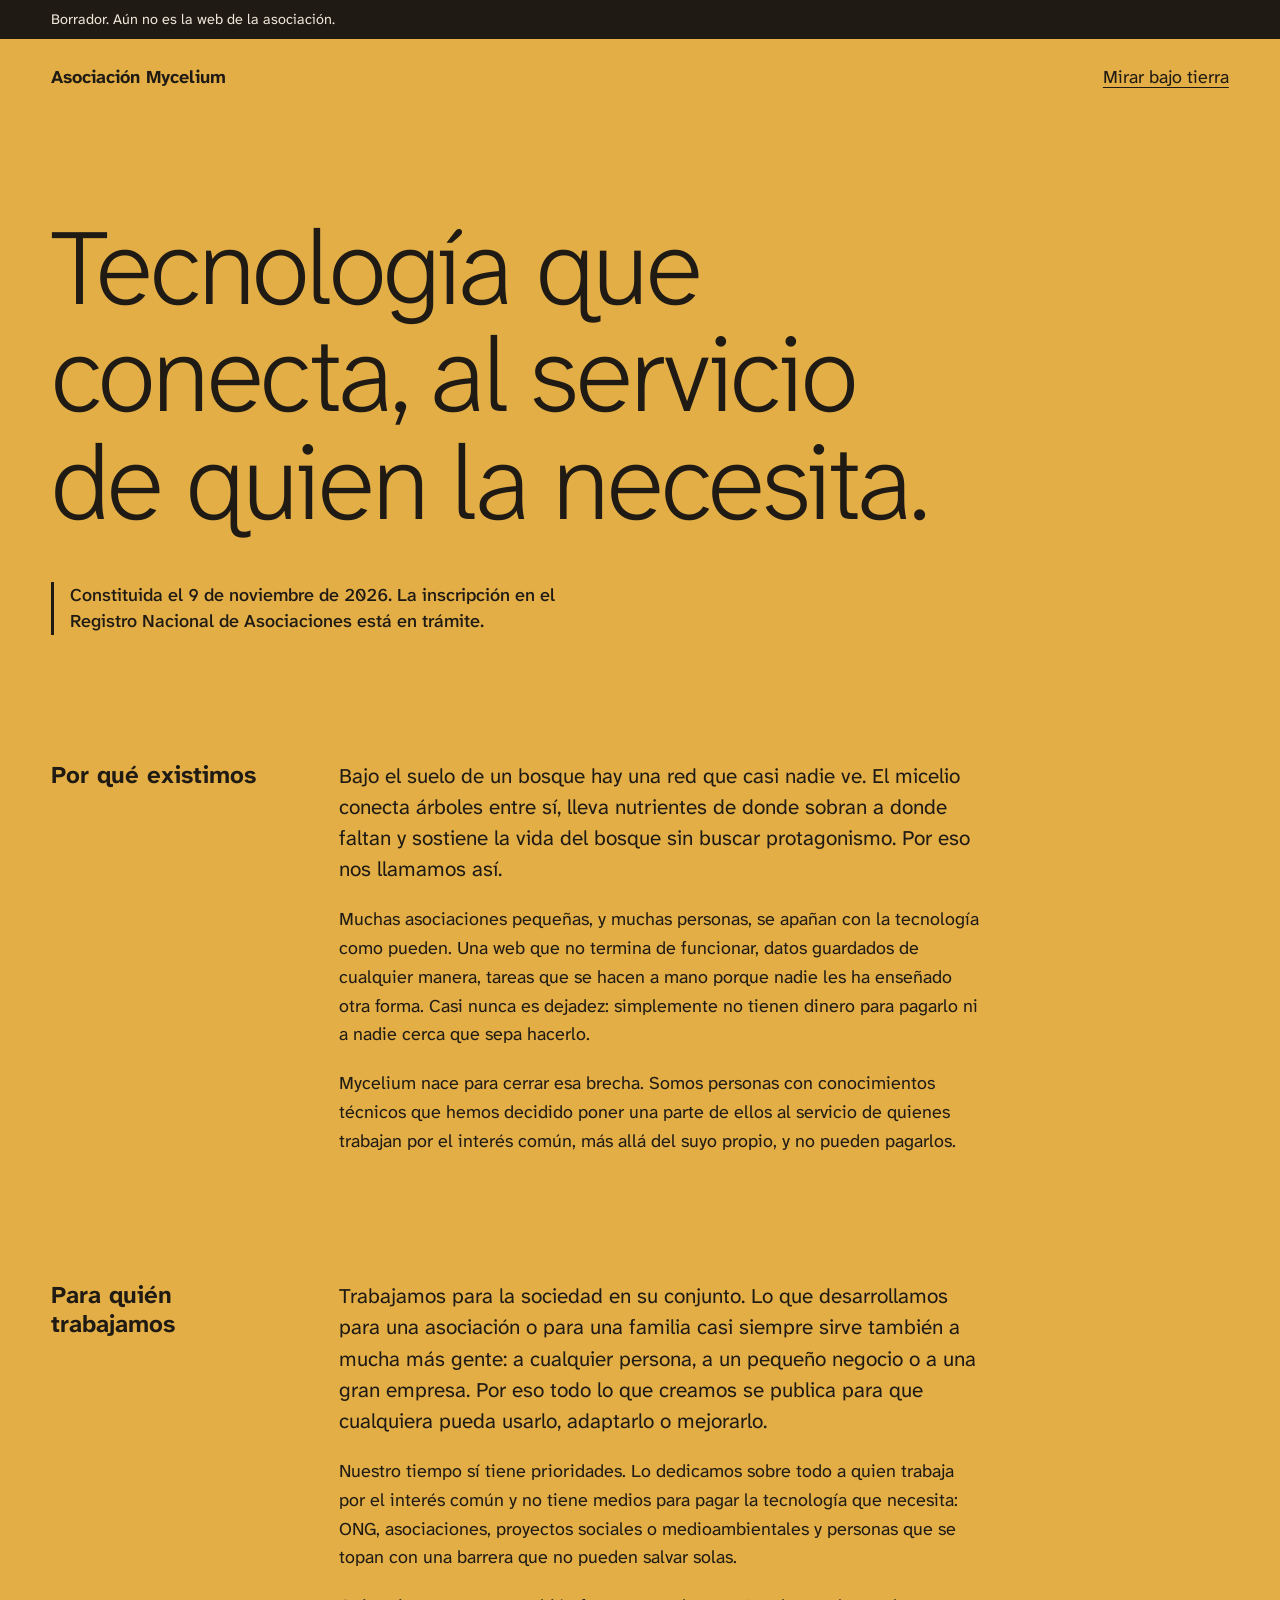
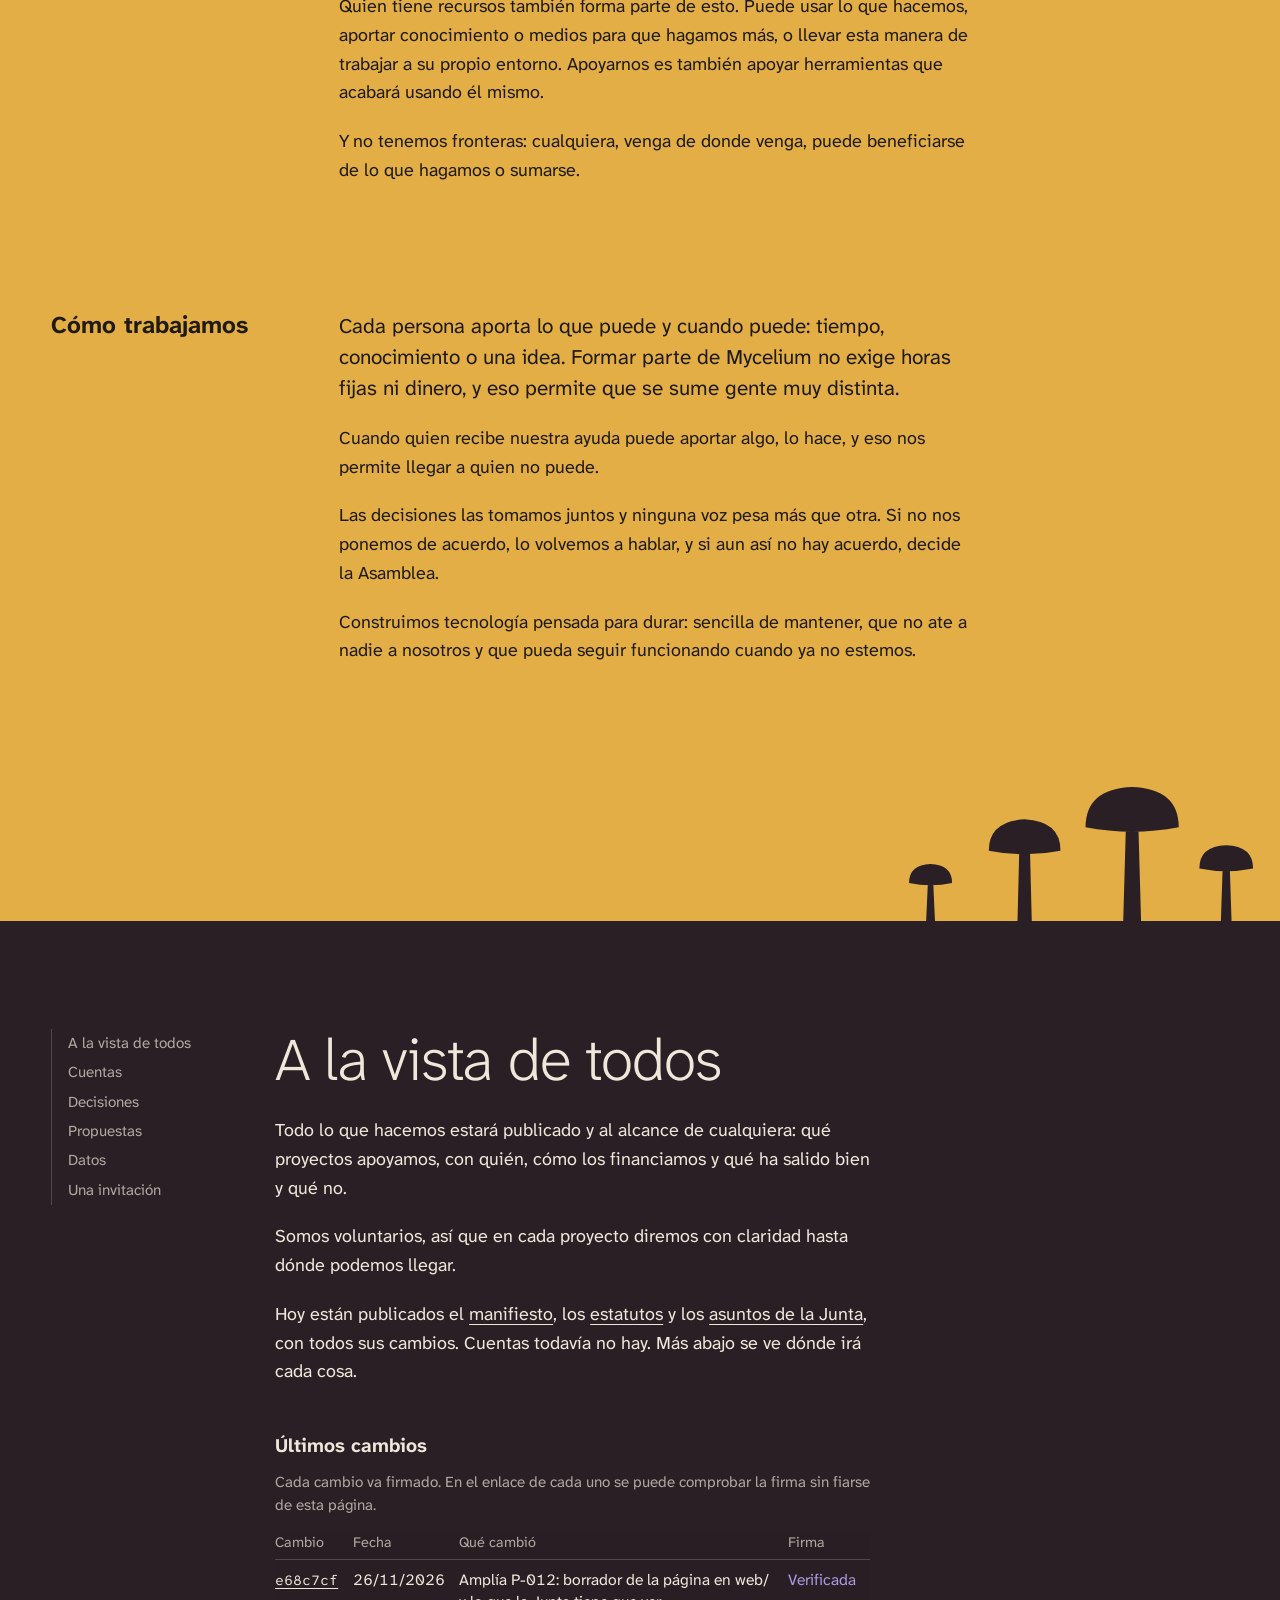
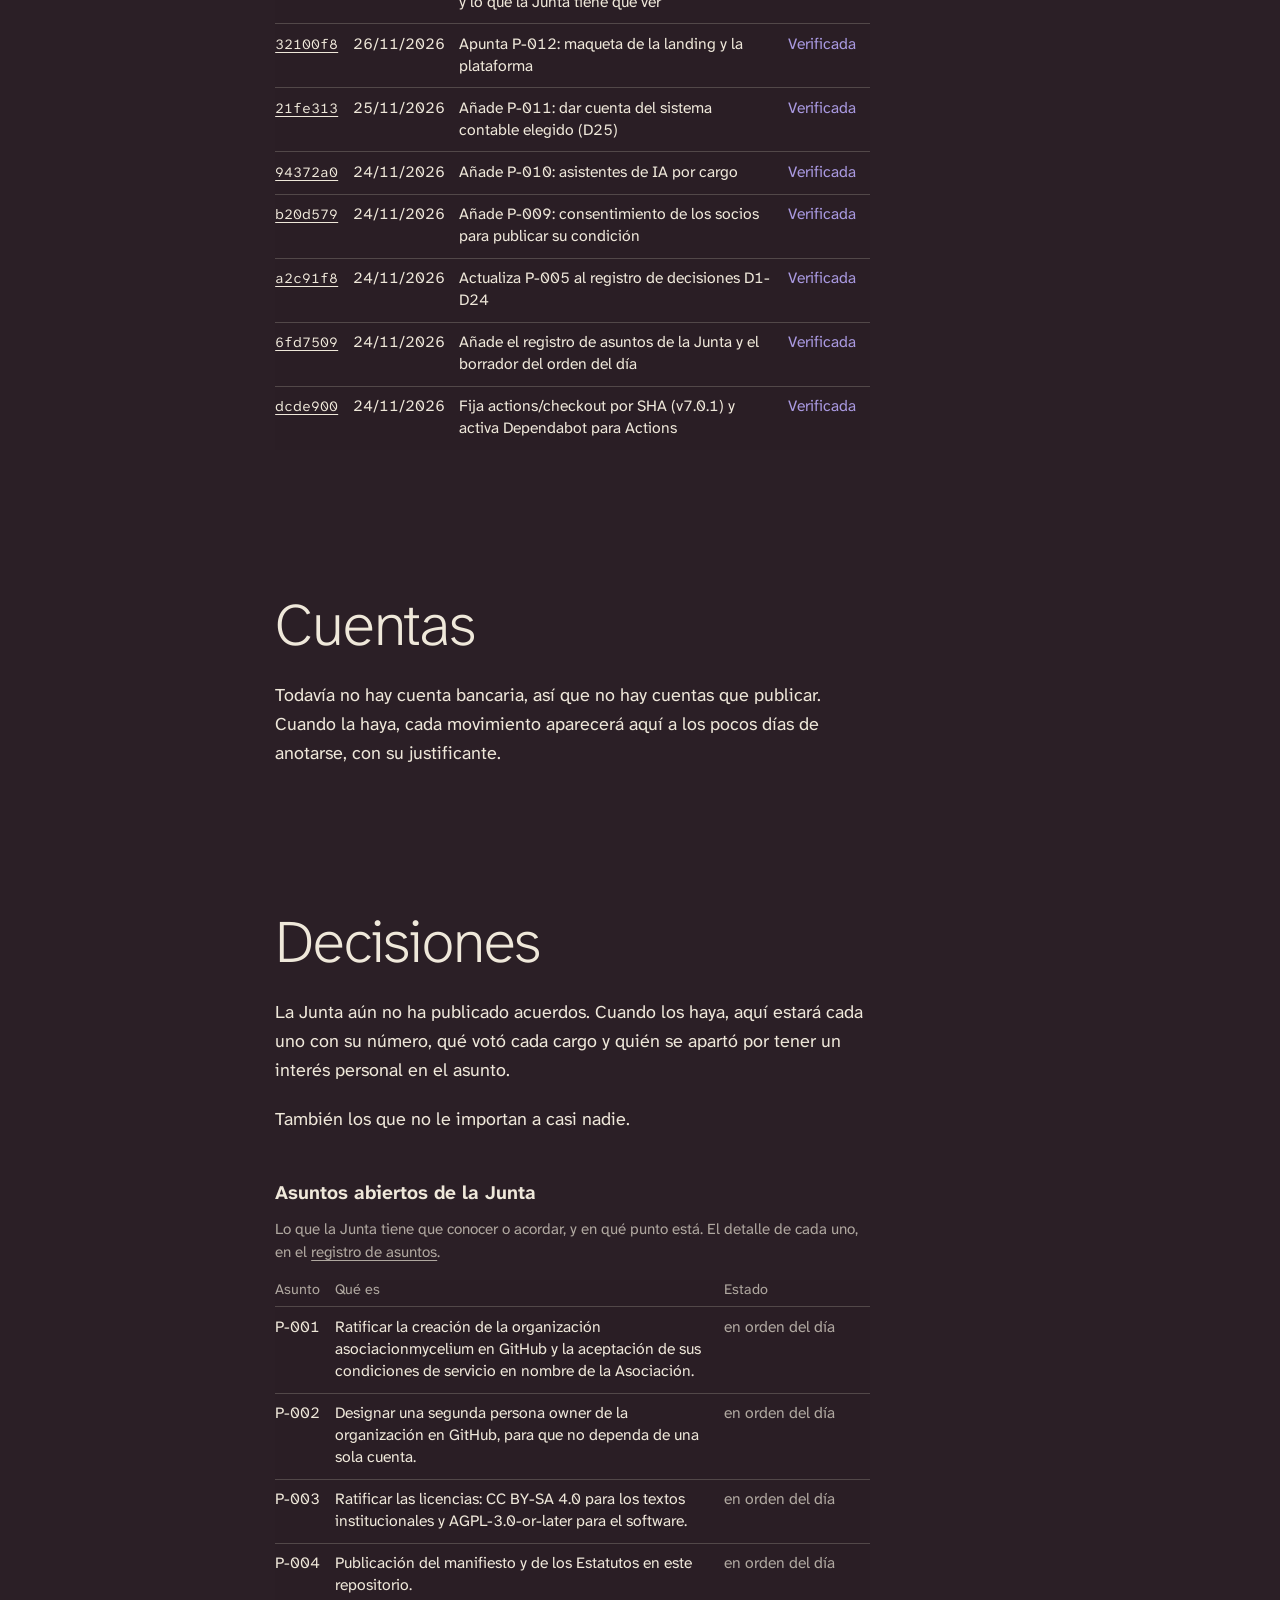
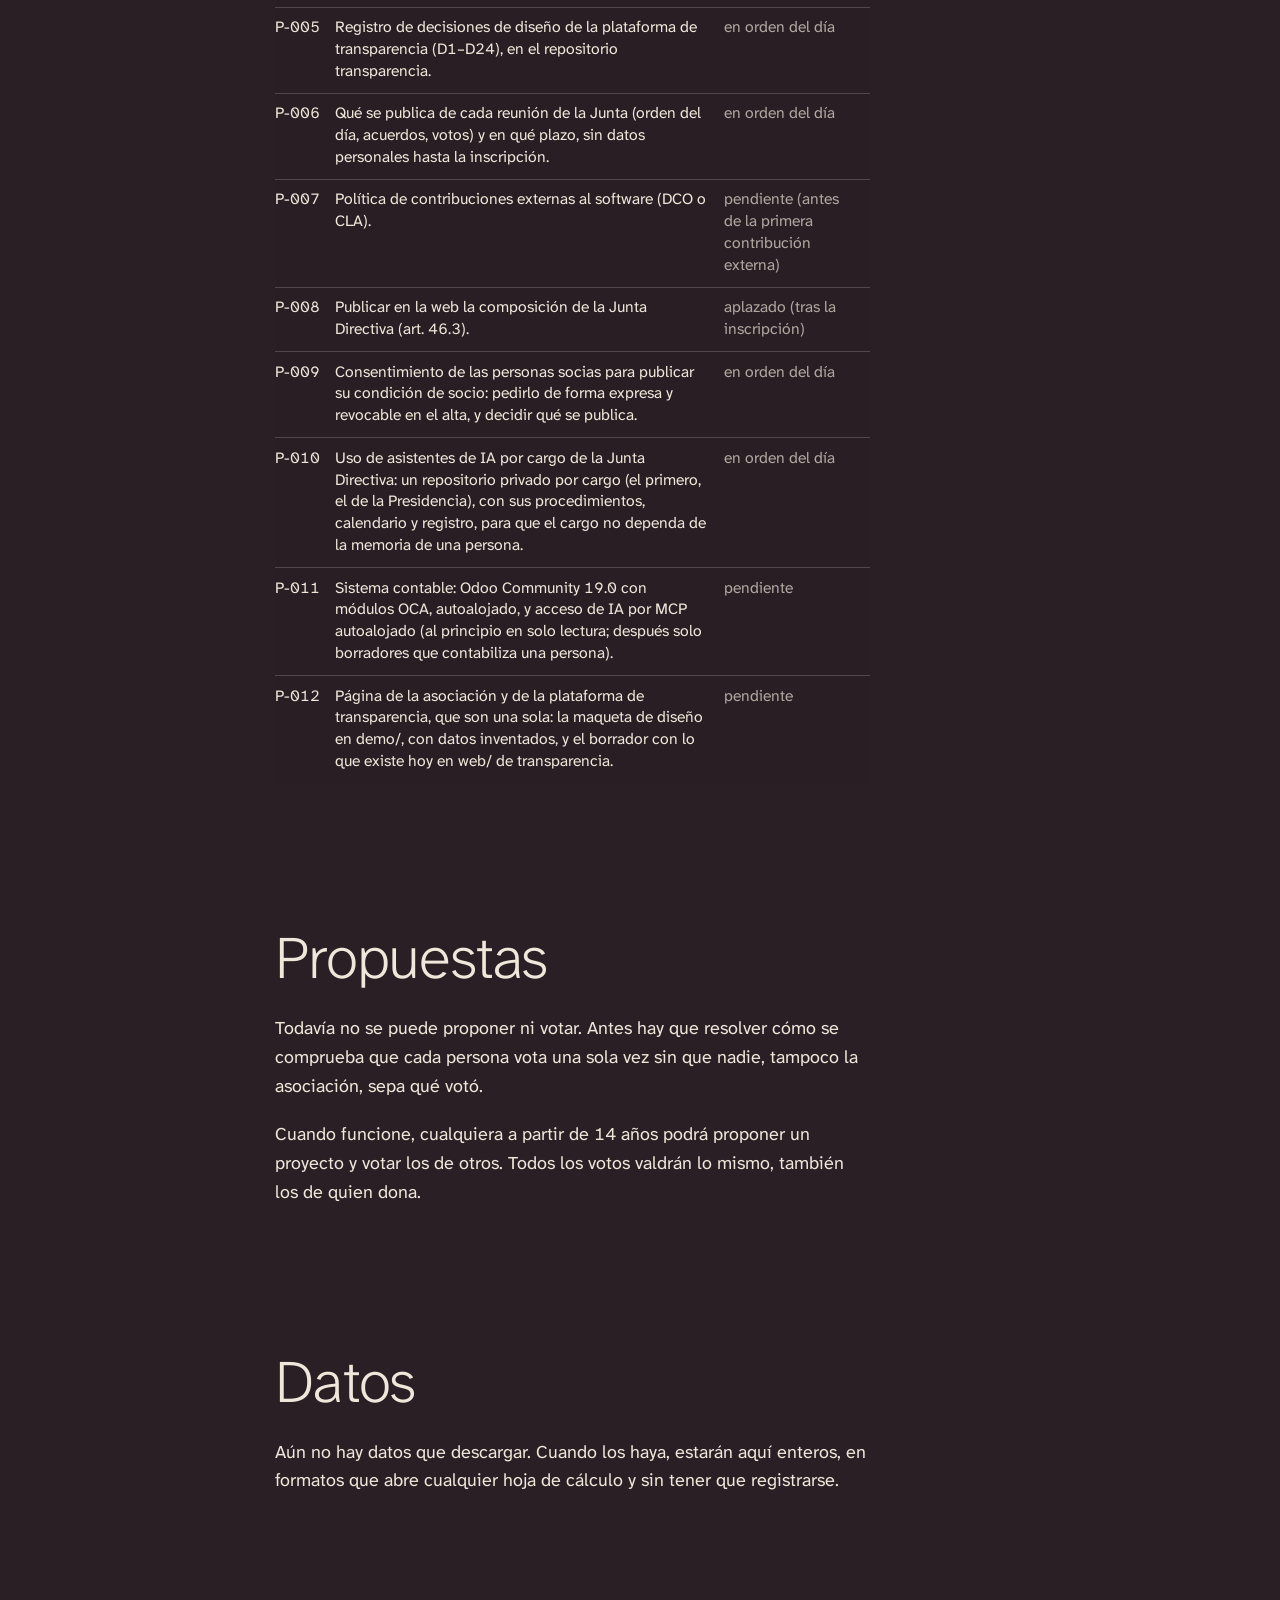
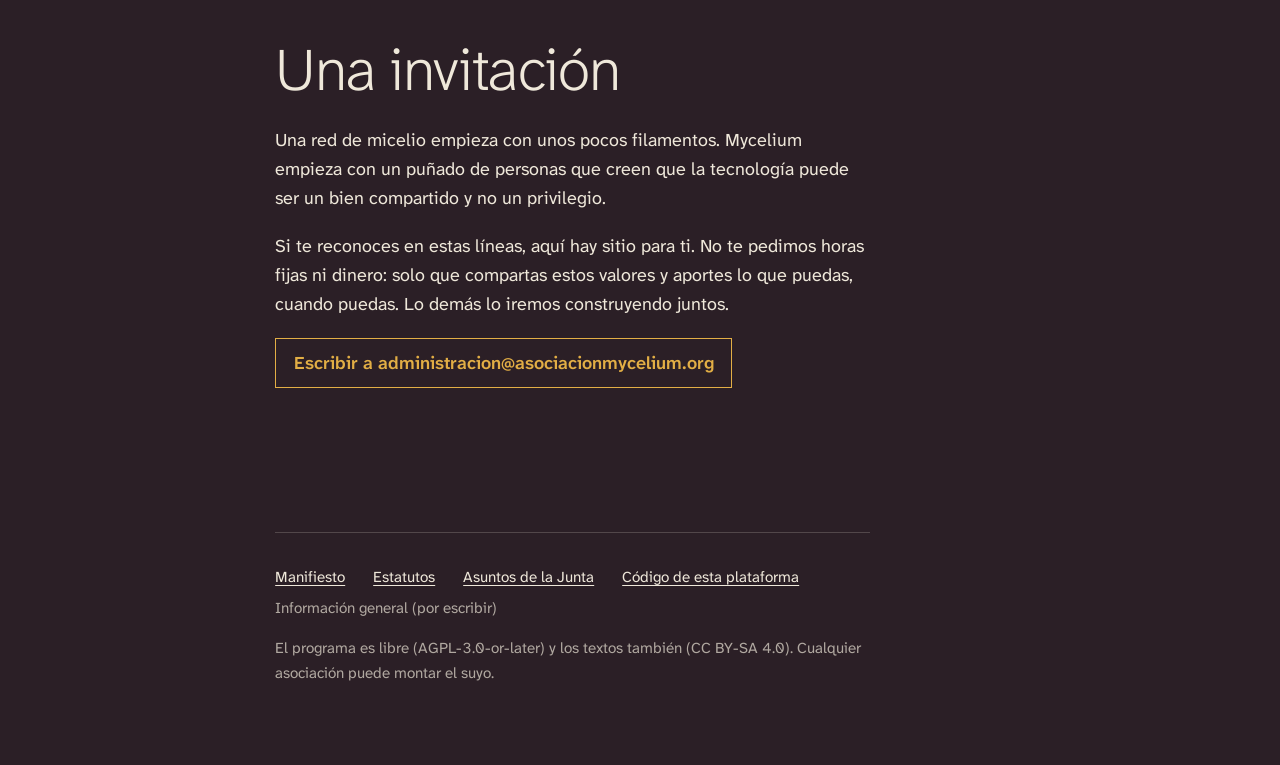
==== web/publico/index.html @ 1e352930 "Añade la página publicable en web/, generada desde las fuentes reales Solo enseña lo que existe hoy:" ====
<!doctype html>
<html lang="es">
<head>
<meta charset="utf-8">
<meta name="viewport" content="width=device-width, initial-scale=1">
<!-- noindex hasta que la Junta decida publicarla (P-012). -->
<meta name="robots" content="noindex">
<title>Asociación Mycelium (borrador)</title>
<link rel="preload" href="fuentes/atkinson-hyperlegible-next-latin-wght-normal.woff2" as="font" type="font/woff2" crossorigin>
<link rel="stylesheet" href="estilo.css">
</head>
<body>
<!--
  Página publicable de la plataforma. Lo que hay entre los marcadores G:nombre
  y /G:nombre lo escribe web/genera.py a partir de las fuentes reales; no se
  edita a mano.
  Solo enseña lo que existe hoy. Lo que aún no tiene datos lo dice, y deja un
  hueco oculto (class="hueco" hidden) con la issue que lo rellenará.
  El diseño de esos huecos con datos de ejemplo está en demo/, que es la guía.
-->

<a class="salto" href="#a-la-vista">Saltar a cuentas, decisiones y propuestas</a>

<p class="borrador">Borrador. Aún no es la web de la asociación.</p>

<div class="superficie">
  <header class="cabecera">
    <p class="marca">Asociación Mycelium</p>
    <a href="#a-la-vista">Mirar bajo tierra</a>
  </header>

  <main id="manifiesto"><!--G:manifiesto-->
    <h1>Tecnología que conecta, al servicio de quien la necesita.</h1>

    <p class="estado">Constituida el 9 de noviembre de 2026. La inscripción en el Registro Nacional de Asociaciones está en trámite.</p>

    <section class="tramo">
      <h2>Por qué existimos</h2>
      <div>
        <p>Bajo el suelo de un bosque hay una red que casi nadie ve. El micelio conecta árboles entre sí, lleva nutrientes de donde sobran a donde faltan y sostiene la vida del bosque sin buscar protagonismo. Por eso nos llamamos así.</p>
        <p>Muchas asociaciones pequeñas, y muchas personas, se apañan con la tecnología como pueden. Una web que no termina de funcionar, datos guardados de cualquier manera, tareas que se hacen a mano porque nadie les ha enseñado otra forma. Casi nunca es dejadez: simplemente no tienen dinero para pagarlo ni a nadie cerca que sepa hacerlo.</p>
        <p>Mycelium nace para cerrar esa brecha. Somos personas con conocimientos técnicos que hemos decidido poner una parte de ellos al servicio de quienes trabajan por el interés común, más allá del suyo propio, y no pueden pagarlos.</p>
      </div>
    </section>

    <section class="tramo">
      <h2>Para quién trabajamos</h2>
      <div>
        <p>Trabajamos para la sociedad en su conjunto. Lo que desarrollamos para una asociación o para una familia casi siempre sirve también a mucha más gente: a cualquier persona, a un pequeño negocio o a una gran empresa. Por eso todo lo que creamos se publica para que cualquiera pueda usarlo, adaptarlo o mejorarlo.</p>
        <p>Nuestro tiempo sí tiene prioridades. Lo dedicamos sobre todo a quien trabaja por el interés común y no tiene medios para pagar la tecnología que necesita: ONG, asociaciones, proyectos sociales o medioambientales y personas que se topan con una barrera que no pueden salvar solas.</p>
        <p>Quien tiene recursos también forma parte de esto. Puede usar lo que hacemos, aportar conocimiento o medios para que hagamos más, o llevar esta manera de trabajar a su propio entorno. Apoyarnos es también apoyar herramientas que acabará usando él mismo.</p>
        <p>Y no tenemos fronteras: cualquiera, venga de donde venga, puede beneficiarse de lo que hagamos o sumarse.</p>
      </div>
    </section>

    <section class="tramo">
      <h2>Cómo trabajamos</h2>
      <div>
        <p>Cada persona aporta lo que puede y cuando puede: tiempo, conocimiento o una idea. Formar parte de Mycelium no exige horas fijas ni dinero, y eso permite que se sume gente muy distinta.</p>
        <p>Cuando quien recibe nuestra ayuda puede aportar algo, lo hace, y eso nos permite llegar a quien no puede.</p>
        <p>Las decisiones las tomamos juntos y ninguna voz pesa más que otra. Si no nos ponemos de acuerdo, lo volvemos a hablar, y si aun así no hay acuerdo, decide la Asamblea.</p>
        <p>Construimos tecnología pensada para durar: sencilla de mantener, que no ate a nadie a nosotros y que pueda seguir funcionando cuando ya no estemos.</p>
      </div>
    </section>
  <!--/G:manifiesto--></main>

  <!-- Las setas salen de los mismos puntos de los que nacen los filamentos de abajo. -->
  <div class="setas" aria-hidden="true"><!--G:setas--><svg viewBox="0 0 1000 170" role="presentation">
<path d="M825 170L828 64L842 64L845 170ZM783 64Q783 21 835 19Q887 21 887 64Q835 74 783 64Z"/>
<path d="M707 170L709 90L721 90L723 170ZM675 90Q675 57 715 55Q755 57 755 90Q715 98 675 90Z"/>
<path d="M934 170L936 110L944 110L946 170ZM910 110Q910 85 940 84Q970 85 970 110Q940 116 910 110Z"/>
<path d="M605 170L607 126L613 126L615 170ZM586 126Q586 106 610 105Q634 106 634 126Q610 131 586 126Z"/>
</svg><!--/G:setas--></div>
</div>

<div class="bajo">
  <!-- Sin lotes todavía: unos pocos filamentos. Con lotes, la red se sembrará con la huella del último (D26, issue #2). -->
  <div class="red" aria-hidden="true"><!--G:red--><svg viewBox="0 0 1000 6000" role="presentation">
<path class="g0" pathLength="1" style="--i:2.0%;--f:28.4%" d="M835 0Q841 29 845 44T852 73T858 102T864 132T873 160T881 189T890 218T902 245T909 274T912 304T920 333T931 360T942 388T951 417T963 444T976 471T983 499T983 527T979 557T972 586T959 613T945 639T930 665T912 689T895 714T889 742T890 772T889 802T886 832T884 862T881 891T873 920T863 948T856 977T849 1006T838 1034T824 1061T810 1087T793 1111T769 1129T743 1144T717 1158T693 1175T673 1198T657 1224T644 1250T634 1278T623 1306T615 1335T614 1365T615 1395T623 1423T638 1449T647 1461"/>
<path class="g0" pathLength="1" style="--i:2.0%;--f:21.8%" d="M715 0Q727 27 734 41T744 69T752 98T757 127T764 156T774 184T783 213T793 241T806 268T823 292T842 316T860 340T879 363T903 380T931 388T961 393T980 399T971 407T942 417T913 422T883 424T853 425T823 426T795 433T769 447T745 465T719 481T692 493T665 505T639 521T618 542T606 569T600 598T599 628T601 658T602 688T604 718T603 747T595 776T585 805T575 833T572 862T575 892T579 922T586 951T598 978T618 1000T630 1009"/>
<path class="g0" pathLength="1" style="--i:2.0%;--f:29.1%" d="M940 0Q944 30 947 45T955 73T970 99T982 123T976 147T958 172T941 196T923 220T908 246T893 272T875 296T860 321T848 349T839 377T831 406T829 436T833 466T834 495T835 525T839 555T845 584T851 614T860 642T871 670T876 699T882 728T894 756T905 784T913 813T921 841T929 870T933 900T935 930T938 959T943 989T949 1018T956 1047T962 1077T966 1106T966 1136T964 1166T964 1196T962 1226T957 1256T951 1285T944 1314T936 1343T936 1373T941 1402T946 1432T948 1462T947 1492T946 1507"/>
<path class="g1" pathLength="1" style="--i:2.4%;--f:10.2%" d="M841 29Q862 51 872 62T895 81T921 96T949 107T974 120T972 134T945 148T917 158T889 169T863 184T836 196T807 204T778 212T764 215"/>
<path class="g1" pathLength="1" style="--i:7.1%;--f:14.8%" d="M925 347Q904 368 893 378T872 399T849 418T824 436T799 451T774 467T751 487T727 505T704 524T693 534"/>
<path class="g1" pathLength="1" style="--i:8.7%;--f:17.8%" d="M970 458Q985 471 976 483T960 508T945 534T926 557T907 580T889 604T871 628T854 653T836 676T811 692T784 706T756 714T726 718T697 725T668 731T653 735"/>
<path class="g1" pathLength="1" style="--i:10.0%;--f:16.8%" d="M980 542Q985 567 975 578T950 595T925 610T903 630T885 654T877 667"/>
<path class="g1" pathLength="1" style="--i:10.8%;--f:16.8%" d="M967 600Q937 607 922 607T893 612T866 624T838 634T809 642T784 657T772 667"/>
<path class="g1" pathLength="1" style="--i:8.7%;--f:14.1%" d="M756 456Q727 463 713 469T685 476T655 480T625 480T599 468T578 449T581 430T605 412T618 405"/>
<path class="g1" pathLength="1" style="--i:11.9%;--f:19.6%" d="M601 673Q575 687 572 692T583 704T611 717T639 726T668 734T696 745T723 757T751 769T778 781T803 797T827 814T852 831T875 850T887 860"/>
<path class="g1" pathLength="1" style="--i:12.7%;--f:19.4%" d="M606 733Q633 746 647 752T674 765T701 779T729 788T758 792T788 791T818 789T848 789T877 795T906 804T935 811T964 818T982 825T970 830T940 833T910 835T882 842T869 848"/>
<path class="g1" pathLength="1" style="--i:13.7%;--f:22.9%" d="M909 798Q936 813 950 818T974 830T971 840T941 846T913 856T886 868T858 878T831 892T806 908T782 926T762 948T747 974T733 1001T716 1025T695 1046T679 1071T675 1085"/>
<path class="g1" pathLength="1" style="--i:18.0%;--f:27.5%" d="M965 1092Q985 1113 975 1124T952 1143T927 1159T907 1181T889 1205T872 1229T857 1255T841 1281T822 1303T798 1321T775 1340T753 1360T735 1384T727 1397"/>
<path class="g1" pathLength="1" style="--i:21.5%;--f:29.9%" d="M939 1329Q961 1349 973 1357T971 1369T942 1379T915 1391T889 1406T865 1424T845 1446T826 1469T808 1493T794 1519T784 1548T779 1562"/>
<path class="g1" pathLength="1" style="--i:22.4%;--f:29.8%" d="M938 1388Q918 1410 910 1423T895 1448T878 1473T861 1498T845 1523T825 1545T814 1555"/>
<path class="g1" pathLength="1" style="--i:23.7%;--f:31.1%" d="M949 1477Q976 1489 981 1495T971 1508T944 1521T918 1535T895 1554T872 1573T845 1585T817 1596T791 1610T764 1623T736 1633T707 1641T692 1643"/>
</svg><!--/G:red--></div>

  <nav class="sonda" aria-label="Bajo tierra">
    <ol>
      <li><a href="#a-la-vista">A la vista de todos</a></li>
      <li><a href="#cuentas">Cuentas</a></li>
      <li><a href="#decisiones">Decisiones</a></li>
      <li><a href="#propuestas">Propuestas</a></li>
      <li><a href="#datos">Datos</a></li>
      <li><a href="#invitacion">Una invitación</a></li>
    </ol>
  </nav>

  <div class="capas">

    <section id="a-la-vista">
      <h2>A la vista de todos</h2>
      <!--G:a-la-vista-->
      <p>Todo lo que hacemos estará publicado y al alcance de cualquiera: qué proyectos apoyamos, con quién, cómo los financiamos y qué ha salido bien y qué no.</p>
      <p>Somos voluntarios, así que en cada proyecto diremos con claridad hasta dónde podemos llegar.</p>
      <!--/G:a-la-vista-->
      <p>Hoy están publicados el <a href="https://github.com/asociacionmycelium/documentos/blob/main/manifiesto.md">manifiesto</a>, los <a href="https://github.com/asociacionmycelium/documentos/blob/main/estatutos.md">estatutos</a> y los <a href="https://github.com/asociacionmycelium/documentos/tree/main/junta">asuntos de la Junta</a>, con todos sus cambios. Cuentas todavía no hay. Más abajo se ve dónde irá cada cosa.</p>

      <h3>Últimos cambios</h3>
      <p class="menor">Cada cambio va firmado. En el enlace de cada uno se puede comprobar la firma sin fiarse de esta página.</p>
      <table class="registro cambios">
        <thead>
          <tr><th scope="col">Cambio</th><th scope="col">Fecha</th><th scope="col">Qué cambió</th><th scope="col">Firma</th></tr>
        </thead>
        <tbody>
<!--G:cambios--><tr><td><a href="https://github.com/asociacionmycelium/documentos/commit/e68c7cff92e989a22a8c12fd4ad775a0944bbfb6"><code>e68c7cf</code></a></td><td>26/11/2026</td><td>Amplía P-012: borrador de la página en web/ y lo que la Junta tiene que ver</td><td><span class="firmada">Verificada</span></td></tr>
<tr><td><a href="https://github.com/asociacionmycelium/documentos/commit/32100f88ee634a26397acfa5591eba9538a9fafa"><code>32100f8</code></a></td><td>26/11/2026</td><td>Apunta P-012: maqueta de la landing y la plataforma</td><td><span class="firmada">Verificada</span></td></tr>
<tr><td><a href="https://github.com/asociacionmycelium/documentos/commit/21fe313eca8634dde10df09616f295374358b47b"><code>21fe313</code></a></td><td>25/11/2026</td><td>Añade P-011: dar cuenta del sistema contable elegido (D25)</td><td><span class="firmada">Verificada</span></td></tr>
<tr><td><a href="https://github.com/asociacionmycelium/documentos/commit/94372a029c1e0e921f9eeef37dc3cc0d8626c402"><code>94372a0</code></a></td><td>24/11/2026</td><td>Añade P-010: asistentes de IA por cargo</td><td><span class="firmada">Verificada</span></td></tr>
<tr><td><a href="https://github.com/asociacionmycelium/documentos/commit/b20d579d9c522162691b03b466c90f545da9c823"><code>b20d579</code></a></td><td>24/11/2026</td><td>Añade P-009: consentimiento de los socios para publicar su condición</td><td><span class="firmada">Verificada</span></td></tr>
<tr><td><a href="https://github.com/asociacionmycelium/documentos/commit/a2c91f8ba139488790a489a4bc411a6cff0d6814"><code>a2c91f8</code></a></td><td>24/11/2026</td><td>Actualiza P-005 al registro de decisiones D1-D24</td><td><span class="firmada">Verificada</span></td></tr>
<tr><td><a href="https://github.com/asociacionmycelium/documentos/commit/6fd7509cb3c66ca0ec9835fb87e34f0db97c0ffc"><code>6fd7509</code></a></td><td>24/11/2026</td><td>Añade el registro de asuntos de la Junta y el borrador del orden del día</td><td><span class="firmada">Verificada</span></td></tr>
<tr><td><a href="https://github.com/asociacionmycelium/documentos/commit/dcde900a4311676e37f803b13dc129c81e18484e"><code>dcde900</code></a></td><td>24/11/2026</td><td>Fija actions/checkout por SHA (v7.0.1) y activa Dependabot para Actions</td><td><span class="firmada">Verificada</span></td></tr><!--/G:cambios-->
        </tbody>
      </table>
    </section>

    <section id="cuentas">
      <h2>Cuentas</h2>
      <p>Todavía no hay cuenta bancaria, así que no hay cuentas que publicar. Cuando la haya, cada movimiento aparecerá aquí a los pocos días de anotarse, con su justificante.</p>
      <div class="hueco" hidden><!-- Aquí irán el resumen del año, de dónde viene y a dónde va cada euro, los asientos con su ficha y los lotes con su huella. Issue #2. Diseño: demo/. --></div>
    </section>

    <section id="decisiones">
      <h2>Decisiones</h2>
      <p>La Junta aún no ha publicado acuerdos. Cuando los haya, aquí estará cada uno con su número, qué votó cada cargo y quién se apartó por tener un interés personal en el asunto.</p>
      <p>También los que no le importan a casi nadie.</p>
      <div class="hueco" hidden><!-- Aquí irán los acuerdos de cada reunión, con el voto de cada cargo. Issue #4 (qué se publica lo decide la Junta, P-006). Diseño: demo/. --></div>

      <h3>Asuntos abiertos de la Junta</h3>
      <!-- Hoy salen de documentos/junta/pendientes.md. Si pasan a llevarse en el ERP, se decide en la issue #4. -->
      <p class="menor">Lo que la Junta tiene que conocer o acordar, y en qué punto está. El detalle de cada uno, en el <a href="https://github.com/asociacionmycelium/documentos/blob/main/junta/pendientes.md">registro de asuntos</a>.</p>
      <table class="registro asuntos">
        <thead>
          <tr><th scope="col">Asunto</th><th scope="col">Qué es</th><th scope="col">Estado</th></tr>
        </thead>
        <tbody>
<!--G:asuntos--><tr><td>P-001</td><td>Ratificar la creación de la organización asociacionmycelium en GitHub y la aceptación de sus condiciones de servicio en nombre de la Asociación.</td><td>en orden del día</td></tr>
<tr><td>P-002</td><td>Designar una segunda persona owner de la organización en GitHub, para que no dependa de una sola cuenta.</td><td>en orden del día</td></tr>
<tr><td>P-003</td><td>Ratificar las licencias: CC BY-SA 4.0 para los textos institucionales y AGPL-3.0-or-later para el software.</td><td>en orden del día</td></tr>
<tr><td>P-004</td><td>Publicación del manifiesto y de los Estatutos en este repositorio.</td><td>en orden del día</td></tr>
<tr><td>P-005</td><td>Registro de decisiones de diseño de la plataforma de transparencia (D1–D24), en el repositorio transparencia.</td><td>en orden del día</td></tr>
<tr><td>P-006</td><td>Qué se publica de cada reunión de la Junta (orden del día, acuerdos, votos) y en qué plazo, sin datos personales hasta la inscripción.</td><td>en orden del día</td></tr>
<tr><td>P-007</td><td>Política de contribuciones externas al software (DCO o CLA).</td><td>pendiente (antes de la primera contribución externa)</td></tr>
<tr><td>P-008</td><td>Publicar en la web la composición de la Junta Directiva (art. 46.3).</td><td>aplazado (tras la inscripción)</td></tr>
<tr><td>P-009</td><td>Consentimiento de las personas socias para publicar su condición de socio: pedirlo de forma expresa y revocable en el alta, y decidir qué se publica.</td><td>en orden del día</td></tr>
<tr><td>P-010</td><td>Uso de asistentes de IA por cargo de la Junta Directiva: un repositorio privado por cargo (el primero, el de la Presidencia), con sus procedimientos, calendario y registro, para que el cargo no dependa de la memoria de una persona.</td><td>en orden del día</td></tr>
<tr><td>P-011</td><td>Sistema contable: Odoo Community 19.0 con módulos OCA, autoalojado, y acceso de IA por MCP autoalojado (al principio en solo lectura; después solo borradores que contabiliza una persona).</td><td>pendiente</td></tr>
<tr><td>P-012</td><td>Página de la asociación y de la plataforma de transparencia, que son una sola: la maqueta de diseño en demo/, con datos inventados, y el borrador con lo que existe hoy en web/ de transparencia.</td><td>pendiente</td></tr><!--/G:asuntos-->
        </tbody>
      </table>
    </section>

    <section id="propuestas">
      <h2>Propuestas</h2>
      <p>Todavía no se puede proponer ni votar. Antes hay que resolver cómo se comprueba que cada persona vota una sola vez sin que nadie, tampoco la asociación, sepa qué votó.</p>
      <p>Cuando funcione, cualquiera a partir de 14 años podrá proponer un proyecto y votar los de otros. Todos los votos valdrán lo mismo, también los de quien dona.</p>
      <div class="hueco" hidden><!-- Aquí irán las propuestas con su recuento y la respuesta razonada de la Junta. Issue #5. Diseño: demo/. --></div>
    </section>

    <section id="datos">
      <h2>Datos</h2>
      <p>Aún no hay datos que descargar. Cuando los haya, estarán aquí enteros, en formatos que abre cualquier hoja de cálculo y sin tener que registrarse.</p>
      <div class="hueco" hidden><!-- Aquí irán las descargas (CSV, JSON, lotes firmados) y cómo comprobar un lote sin fiarse de esta página. Issue #3. Diseño: demo/. --></div>
    </section>

    <section id="invitacion">
      <h2>Una invitación</h2>
      <!--G:invitacion-->
      <p>Una red de micelio empieza con unos pocos filamentos. Mycelium empieza con un puñado de personas que creen que la tecnología puede ser un bien compartido y no un privilegio.</p>
      <p>Si te reconoces en estas líneas, aquí hay sitio para ti. No te pedimos horas fijas ni dinero: solo que compartas estos valores y aportes lo que puedas, cuando puedas. Lo demás lo iremos construyendo juntos.</p>
      <!--/G:invitacion-->
      <p><a class="boton" href="mailto:administracion@asociacionmycelium.org">Escribir a administracion@asociacionmycelium.org</a></p>
    </section>

    <footer class="pie">
      <ul>
        <li><a href="https://github.com/asociacionmycelium/documentos/blob/main/manifiesto.md">Manifiesto</a></li>
        <li><a href="https://github.com/asociacionmycelium/documentos/blob/main/estatutos.md">Estatutos</a></li>
        <li><a href="https://github.com/asociacionmycelium/documentos/tree/main/junta">Asuntos de la Junta</a></li>
        <li><a href="https://github.com/asociacionmycelium/transparencia">Código de esta plataforma</a></li>
        <li>Información general (por escribir)</li>
      </ul>
      <p>El programa es libre (AGPL-3.0-or-later) y los textos también (CC BY-SA 4.0). Cualquier asociación puede montar el suyo.</p>
    </footer>
  </div>
</div>

</body>
</html>
---- web/publico/estilo.css ----
/* Página publicable. Sale de la maqueta de demo/ (D26), que es la guía:
   lo que aquí falta (flujos, acuerdos, propuestas, fichas) está allí y se
   trae cuando haya datos de verdad. Sin JavaScript: el crecimiento de la red
   y la sonda son animaciones ligadas al scroll. */

/* Atkinson Hyperlegible Next y Mono (Braille Institute), SIL OFL 1.1:
   ver fuentes/LICENSE-*.txt. Se sirven desde aquí: la página no pide nada a
   terceros. Subconjunto latino de Fontsource. */
@font-face {
  font-family: "Atkinson Hyperlegible Next";
  font-style: normal;
  font-weight: 200 800;
  font-display: swap;
  src: url("fuentes/atkinson-hyperlegible-next-latin-wght-normal.woff2") format("woff2");
}
@font-face {
  font-family: "Atkinson Hyperlegible Next";
  font-style: italic;
  font-weight: 200 800;
  font-display: swap;
  src: url("fuentes/atkinson-hyperlegible-next-latin-wght-italic.woff2") format("woff2");
}
@font-face {
  font-family: "Atkinson Hyperlegible Mono";
  font-style: normal;
  font-weight: 400;
  font-display: swap;
  src: url("fuentes/atkinson-hyperlegible-mono-latin-400-normal.woff2") format("woff2");
}

:root {
  --albero: #E2AE45;
  --tinta: #1F1A14;
  --tierra: #2B1F26;
  --hifa: #EFE8DA;
  --lila: #A999E0;

  --superficie: var(--albero);
  --tenue: color-mix(in srgb, var(--hifa) 68%, var(--tierra));
  --raya: color-mix(in srgb, var(--hifa) 20%, transparent);

  --fuente: "Atkinson Hyperlegible Next", system-ui, sans-serif;
  --mono: "Atkinson Hyperlegible Mono", ui-monospace, monospace;
  --margen: clamp(1.1rem, 4vw, 4rem);
  --ancho-red: 70%;
}

*, *::before, *::after { box-sizing: border-box; }

html { scroll-padding-top: 2rem; }

body {
  margin: 0;
  background: var(--tierra);
  color: var(--hifa);
  font: 400 1.125rem/1.6 var(--fuente);
  font-variant-numeric: tabular-nums;
  /* Las secciones publican su posición en el scroll; la sonda las lee. */
  timeline-scope: --a-la-vista, --cuentas, --decisiones, --propuestas, --datos, --invitacion;
}

h1, h2, h3, p, ol, ul, dl, dd, figure, pre { margin: 0; padding: 0; }
ol, ul { list-style: none; }
a { color: inherit; text-underline-offset: 0.2em; text-decoration-thickness: 1px; }
a:hover { text-decoration-thickness: 2px; }
:focus-visible { outline: 3px solid currentColor; outline-offset: 3px; }
code, pre { font-family: var(--mono); font-size: 0.9em; }

.salto { position: absolute; left: -999rem; }
.salto:focus { left: 1rem; top: 1rem; z-index: 10; background: var(--hifa); color: var(--tinta); padding: 0.5rem 1rem; }

/* Huecos de lo que aún no tiene datos: están en el código, no en la página. */
.hueco { display: none; }

.borrador {
  padding: 0.5rem var(--margen);
  background: var(--tinta);
  color: var(--hifa);
  font-size: 0.9rem;
}

/* ---------- Superficie ---------- */

.superficie {
  position: relative;
  overflow-x: clip;
  background: var(--superficie);
  color: var(--tinta);
  padding: 0 var(--margen) clamp(11rem, 20vw, 16rem);
}

.cabecera {
  display: flex;
  justify-content: space-between;
  gap: 1rem;
  flex-wrap: wrap;
  padding-block: 1.5rem;
}
.marca { font-weight: 700; }

h1 {
  max-width: 15ch;
  margin-top: clamp(3rem, 11vh, 8rem);
  font-size: clamp(2.7rem, 8.4vw, 7.25rem);
  font-weight: 250;
  line-height: 1;
  letter-spacing: -0.03em;
  text-wrap: balance;
}

.estado {
  max-width: 34rem;
  margin-top: clamp(2rem, 5vh, 3.5rem);
  padding-left: 1rem;
  border-left: 3px solid currentColor;
  font-weight: 500;
  line-height: 1.45;
}

.tramo {
  display: grid;
  grid-template-columns: minmax(0, 15rem) minmax(0, 40rem);
  gap: 1rem 3rem;
  margin-top: clamp(4.5rem, 14vh, 9rem);
}
.tramo h2 { font-size: 1.5rem; font-weight: 700; line-height: 1.2; text-wrap: balance; }
.tramo p + p { margin-top: 1.1em; }
.tramo div p:first-child { font-size: 1.3rem; line-height: 1.5; }

.setas {
  position: absolute;
  right: 0;
  bottom: -1px;
  width: var(--ancho-red);
  pointer-events: none;
}
.setas svg { display: block; width: 100%; height: auto; overflow: visible; }
.setas path { fill: var(--tierra); }

/* ---------- Bajo tierra ---------- */

.bajo {
  position: relative;
  overflow: clip;
  display: grid;
  grid-template-columns: 11rem minmax(0, 43rem);
  column-gap: 3rem;
  /* El tercio derecho es de la red; el texto no entra ahí. */
  padding: clamp(4rem, 12vh, 7rem) 32% 5rem var(--margen);
}

.red {
  position: absolute;
  top: 0;
  right: 0;
  width: var(--ancho-red);
  pointer-events: none;
  view-timeline: --red block;
}
.red svg { display: block; width: 100%; height: auto; }
.red path { fill: none; stroke: var(--hifa); }
.red .g0 { stroke-width: 3.2; opacity: 0.5; }
.red .g1 { stroke-width: 2; opacity: 0.38; }
.red .g2 { stroke-width: 1.3; opacity: 0.3; }
.red .g3 { stroke-width: 0.9; opacity: 0.24; }

@media (prefers-reduced-motion: no-preference) {
  @supports (animation-timeline: view()) {
    /* Cada filamento crece cuando su tramo de página entra en pantalla. */
    .red path {
      stroke-dasharray: 1;
      stroke-dashoffset: 1;
      animation: crecer linear both;
      animation-timeline: --red;
      animation-range: cover var(--i) cover var(--f);
    }
  }
}
@keyframes crecer { to { stroke-dashoffset: 0; } }

.sonda {
  position: sticky;
  top: 2rem;
  align-self: start;
  z-index: 1;
  font-size: 0.95rem;
}
.sonda ol { border-left: 1px solid var(--raya); }
.sonda a {
  display: block;
  padding: 0.3rem 0 0.3rem 0.9rem;
  margin-left: -2px;
  border-left: 3px solid transparent;
  color: var(--tenue);
  text-decoration: none;
  line-height: 1.3;
}
.sonda a:hover { color: var(--hifa); }

@supports (animation-timeline: view()) {
  /* Activo mientras la sección cruza la mitad de la pantalla. */
  .sonda a { animation: aqui linear; animation-range: cover 50vh cover calc(100% - 50vh); }
  .sonda a[href="#a-la-vista"] { animation-timeline: --a-la-vista; }
  .sonda a[href="#cuentas"] { animation-timeline: --cuentas; }
  .sonda a[href="#decisiones"] { animation-timeline: --decisiones; }
  .sonda a[href="#propuestas"] { animation-timeline: --propuestas; }
  .sonda a[href="#datos"] { animation-timeline: --datos; }
  .sonda a[href="#invitacion"] { animation-timeline: --invitacion; }
}
@keyframes aqui { from, to { color: var(--albero); border-left-color: var(--albero); } }

#a-la-vista { view-timeline: --a-la-vista block; }
#cuentas { view-timeline: --cuentas block; }
#decisiones { view-timeline: --decisiones block; }
#propuestas { view-timeline: --propuestas block; }
#datos { view-timeline: --datos block; }
#invitacion { view-timeline: --invitacion block; }

.capas { position: relative; z-index: 1; min-width: 0; }
.capas > section { padding-bottom: clamp(5rem, 16vh, 9rem); }
.capas > section > h2 {
  margin-bottom: 1.5rem;
  font-size: clamp(2.2rem, 5vw, 3.75rem);
  font-weight: 250;
  line-height: 1.05;
  letter-spacing: -0.02em;
}
.capas h3 { margin: 3rem 0 0.75rem; font-size: 1.2rem; font-weight: 700; line-height: 1.3; }
.capas p { max-width: 40rem; }
.capas p + p, .capas div + p, .capas p + div { margin-top: 1.1em; }
.menor { color: var(--tenue); font-size: 0.95rem; line-height: 1.5; }

.boton {
  display: inline-block;
  padding: 0.6rem 1.1rem;
  border: 1.5px solid currentColor;
  color: var(--albero);
  font-weight: 600;
  text-decoration: none;
  cursor: pointer;
  overflow-wrap: anywhere;
}
.boton:hover { background: var(--albero); color: var(--tinta); border-color: var(--albero); }

/* Registros */
.registro { width: 100%; margin-top: 1rem; border-collapse: collapse; font-size: 0.98rem; line-height: 1.4; background: color-mix(in srgb, var(--tierra) 88%, transparent); }
.registro th { padding: 0 0.9rem 0.4rem 0; text-align: left; font-weight: 400; font-size: 0.9rem; color: var(--tenue); }
.registro td { padding: 0.6rem 0.9rem 0.6rem 0; border-top: 1px solid var(--raya); vertical-align: top; }
.registro td:nth-child(2) { white-space: nowrap; }
.registro small { display: block; color: var(--tenue); font-size: 0.88rem; }
.registro td:first-child { white-space: nowrap; }
.firmada { color: var(--lila); }
.sin-firma { color: var(--albero); }
.asuntos td:nth-child(2) { white-space: normal; }
.asuntos td:last-child { color: var(--tenue); }

.pie { padding-top: 2rem; border-top: 1px solid var(--raya); font-size: 0.95rem; color: var(--tenue); }
.pie ul { display: flex; flex-wrap: wrap; gap: 0.4rem 1.75rem; margin-bottom: 1rem; }
.pie a { color: var(--hifa); }

/* ---------- Pantallas estrechas ---------- */

@media (max-width: 52rem) {
  :root { --ancho-red: 300%; }
  body { font-size: 1.0625rem; }
  .tramo { grid-template-columns: minmax(0, 1fr); }
  .bajo { display: block; padding-right: var(--margen); }
  /* Aquí la red pasa por detrás del texto: se queda en un rastro. */
  .red .g0 { opacity: 0.17; }
  .red .g1 { opacity: 0.12; }
  .red .g2, .red .g3 { opacity: 0.09; }
  .registro { font-size: 0.93rem; }
  .registro td, .registro th { padding-right: 0.6rem; }
  .sonda {
    top: 0;
    z-index: 3;
    margin: 0 calc(-1 * var(--margen)) 2.5rem;
    padding: 0 var(--margen);
    background: var(--tierra);
    border-bottom: 1px solid var(--raya);
  }
  .sonda ol { display: flex; gap: 1.25rem; overflow-x: auto; border-left: 0; scrollbar-width: none; }
  .sonda a { margin: 0; padding: 0.7rem 0 0.55rem; border-left: 0; border-bottom: 3px solid transparent; white-space: nowrap; }
  @keyframes aqui { from, to { color: var(--albero); border-bottom-color: var(--albero); } }
  html { scroll-padding-top: 4rem; }
  /* En los cambios se oculta la fecha; en los asuntos, lo que es se queda. */
  .registro td:nth-child(2), .registro th:nth-child(2) { display: none; }
  .asuntos td:nth-child(2), .asuntos th:nth-child(2) { display: table-cell; }
}
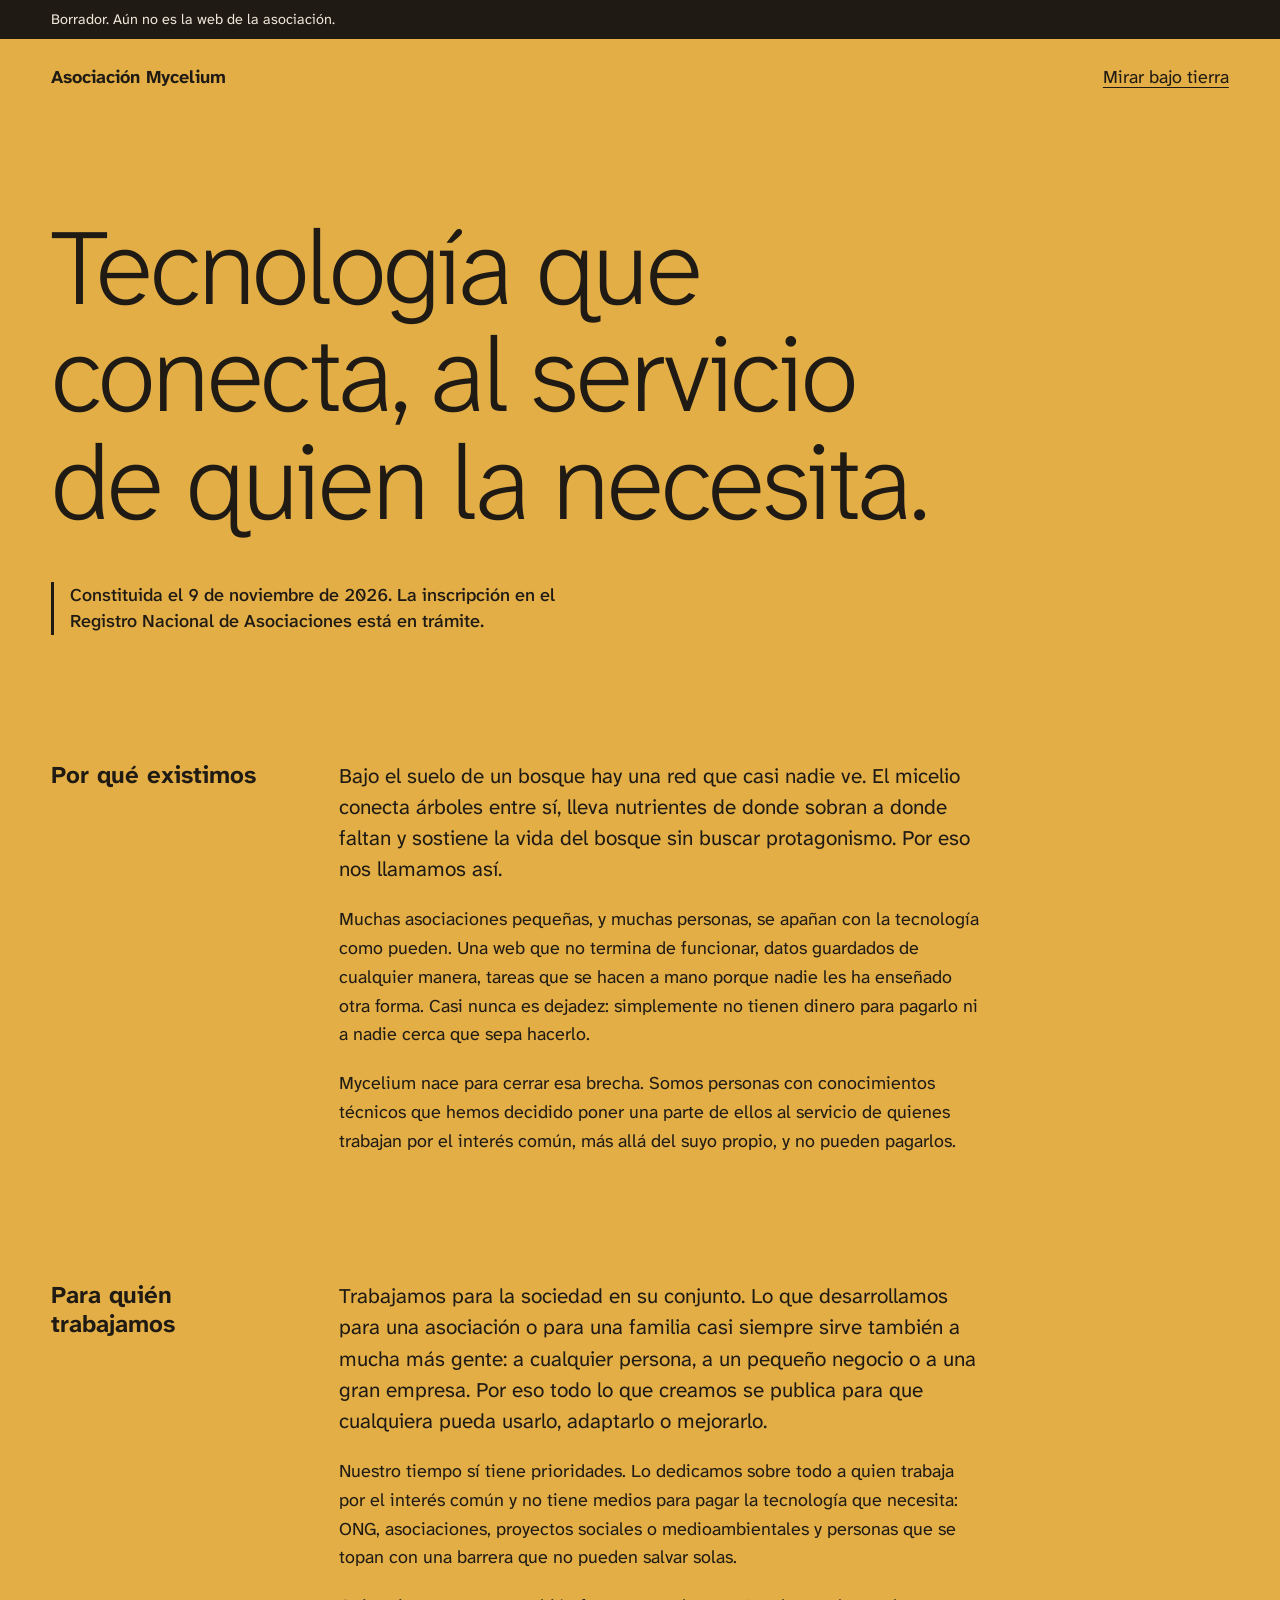
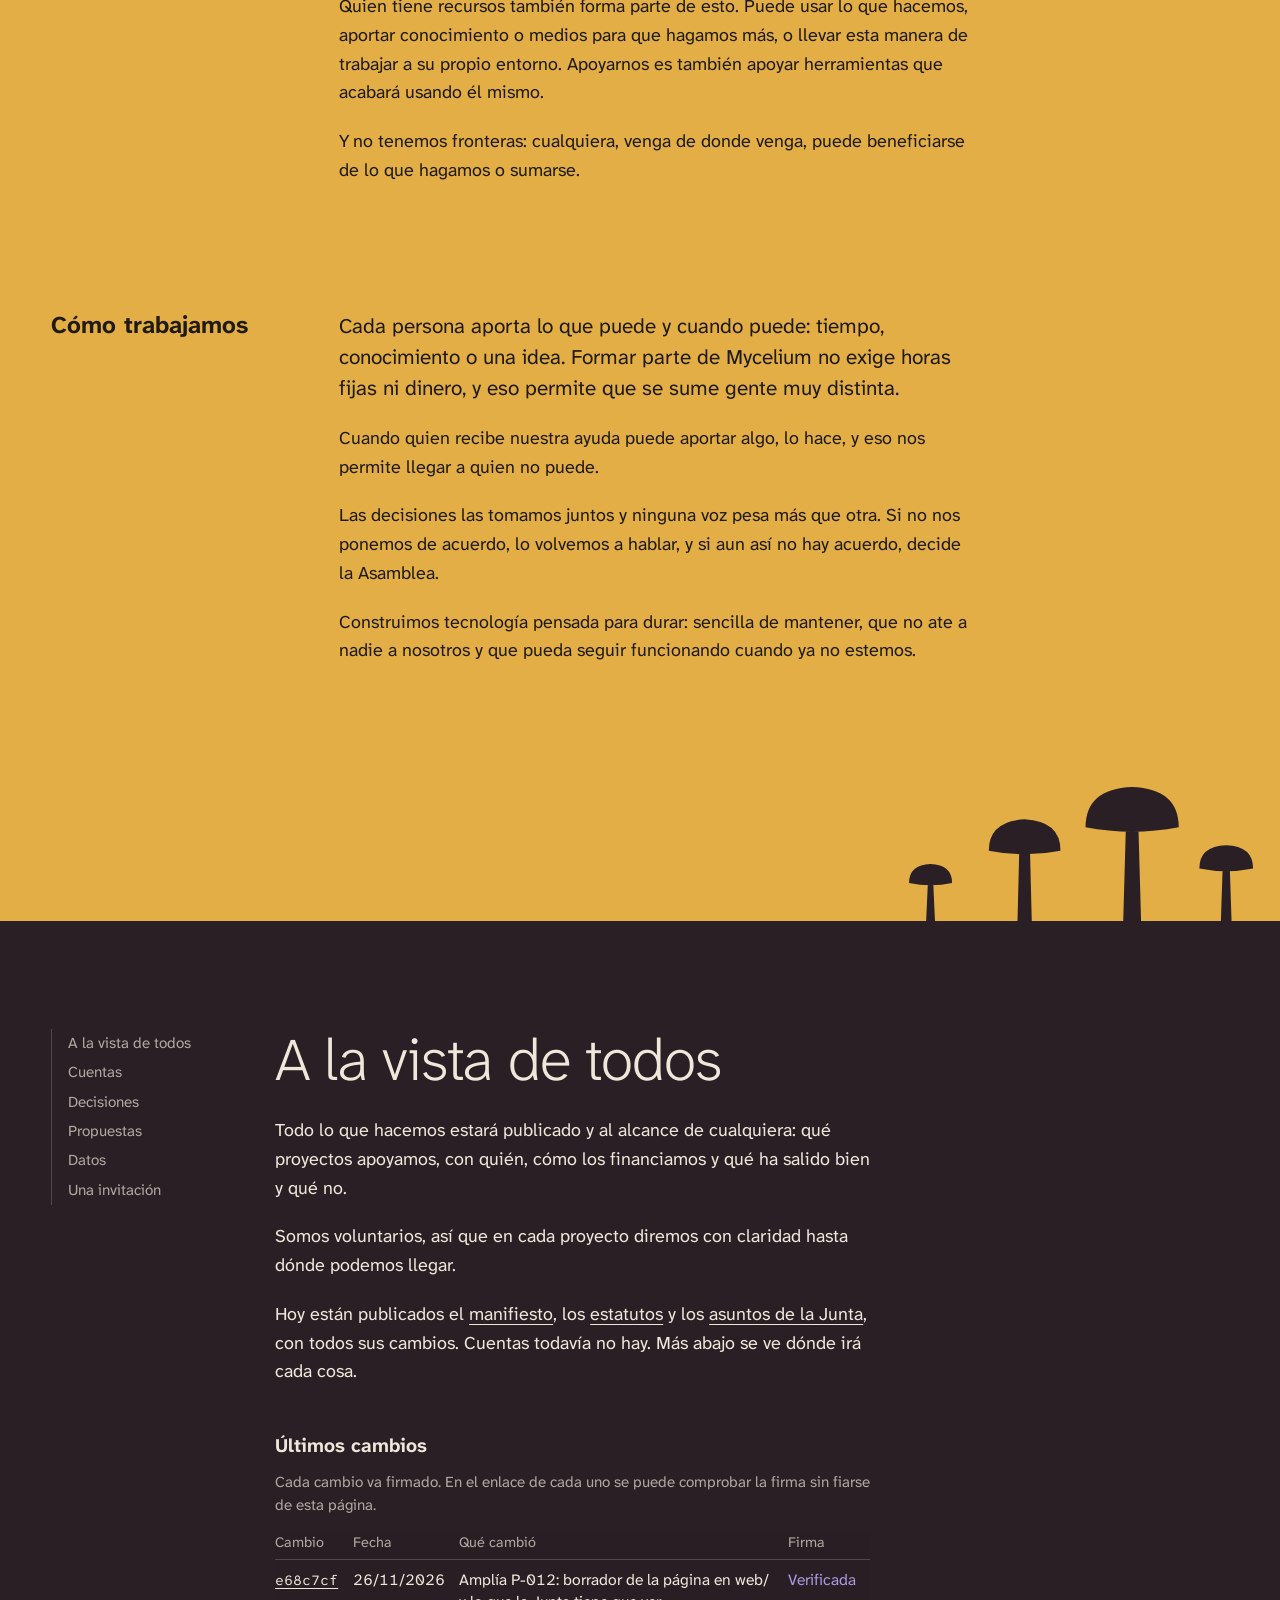
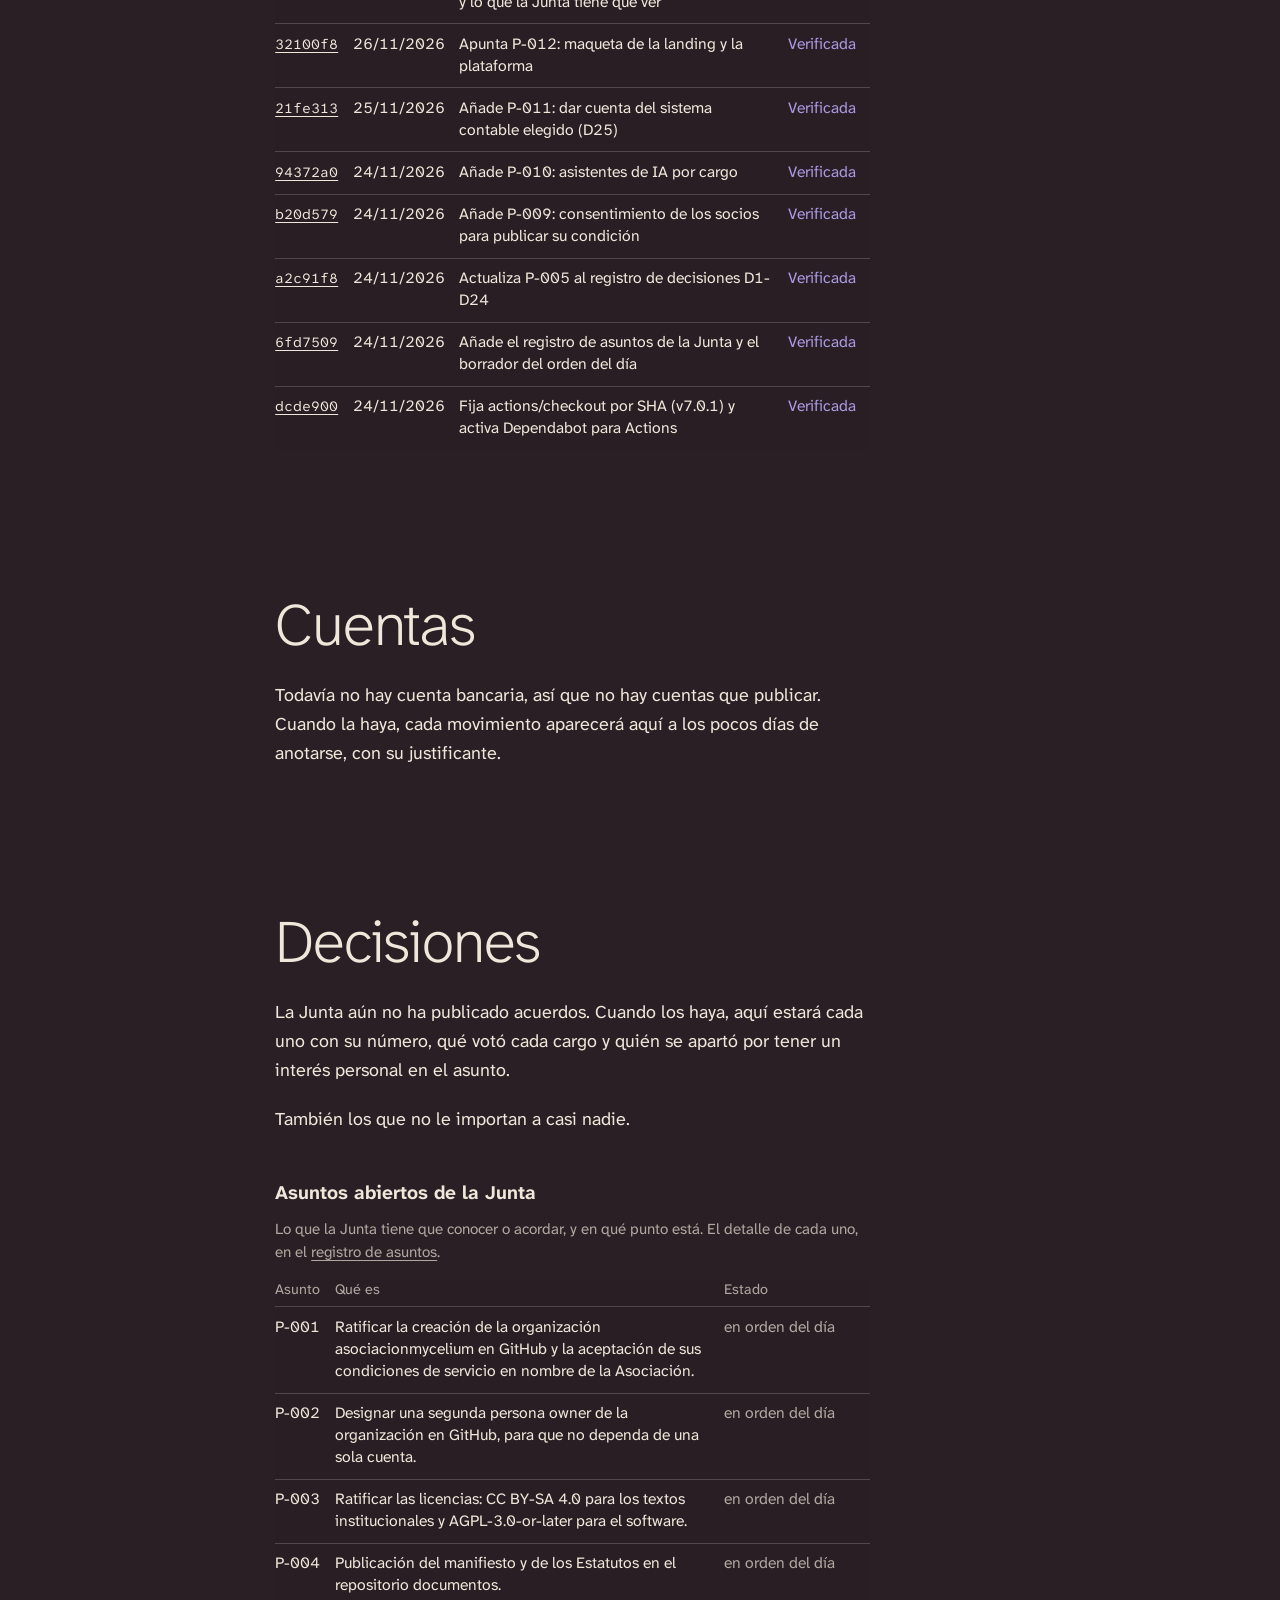
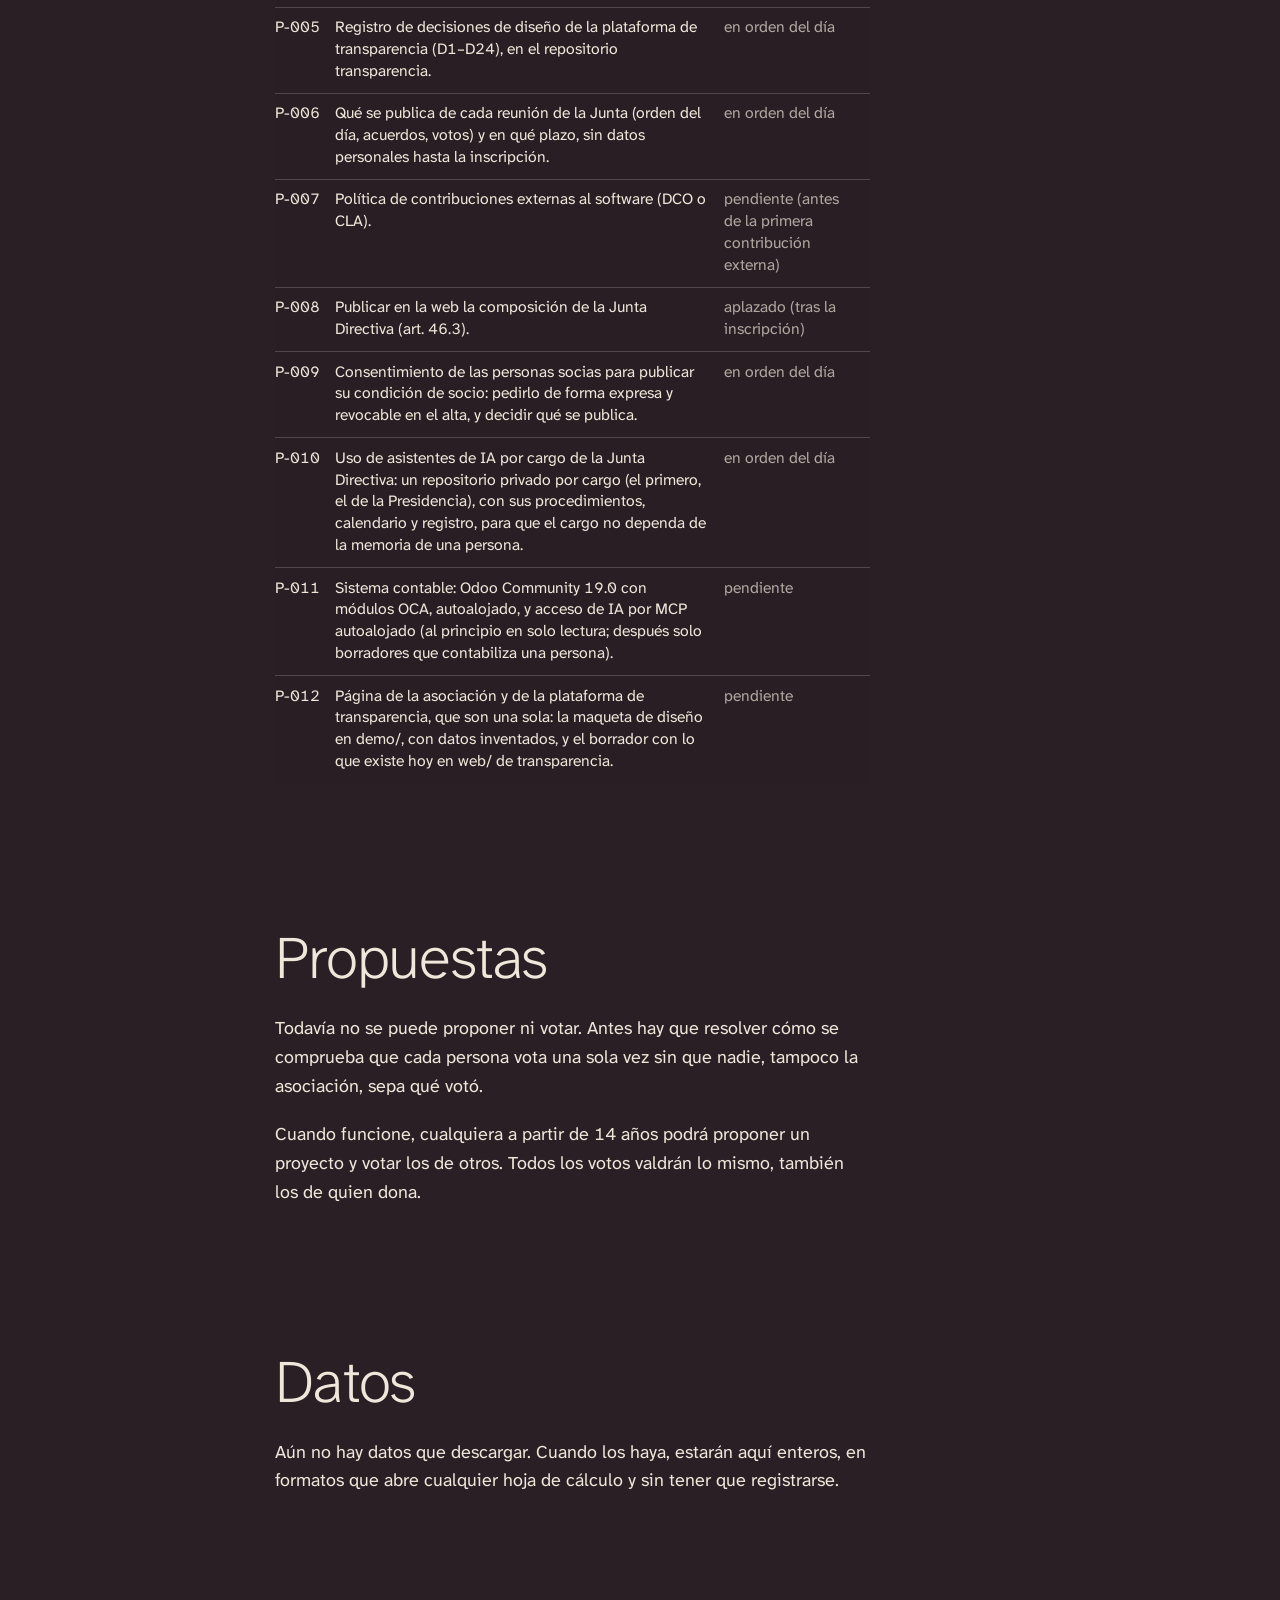
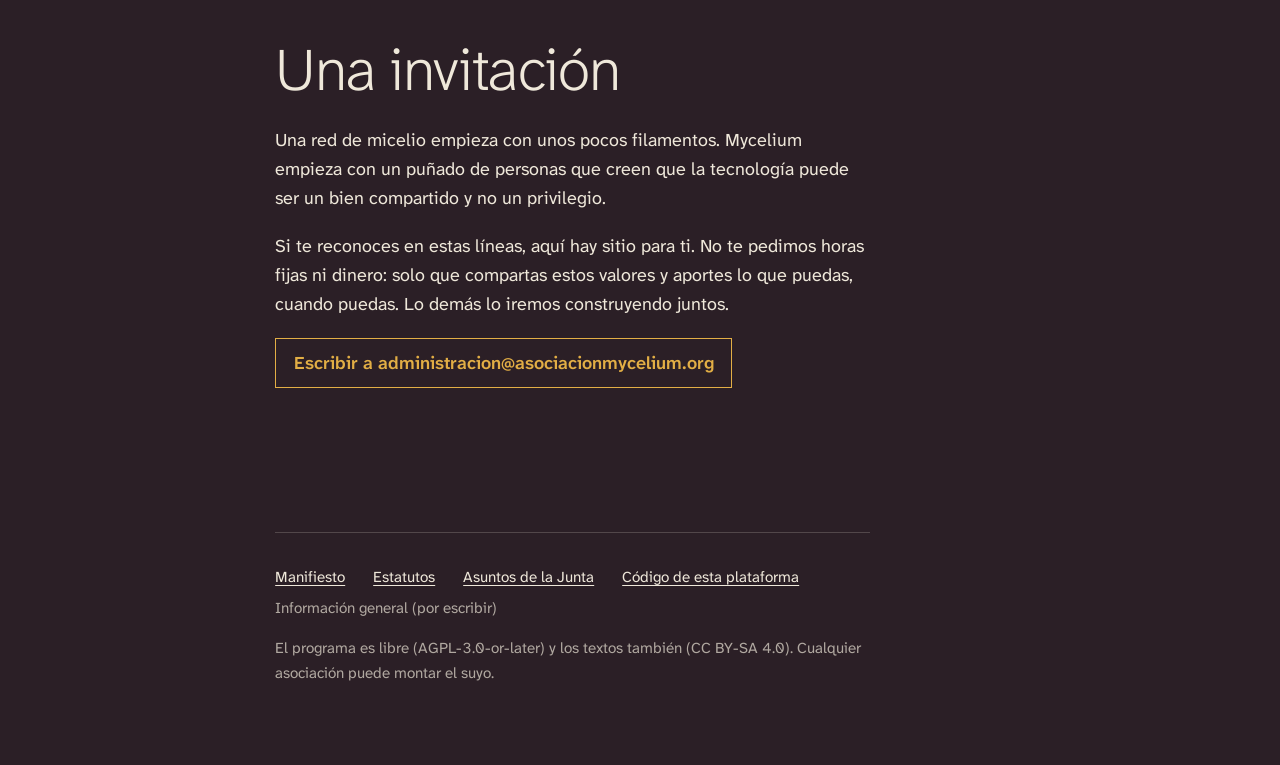
==== commit 32ca0ea6: "flow(#6): s1 Generador: «este repositorio» dicho desde fuera; página regenerada y favicon enlazado" ====
--- a/web/publico/index.html
+++ b/web/publico/index.html
@@ -6,6 +6,7 @@
 <!-- noindex hasta que la Junta decida publicarla (P-012). -->
 <meta name="robots" content="noindex">
 <title>Asociación Mycelium (borrador)</title>
+<link rel="icon" href="favicon.svg" type="image/svg+xml">
 <link rel="preload" href="fuentes/atkinson-hyperlegible-next-latin-wght-normal.woff2" as="font" type="font/woff2" crossorigin>
 <link rel="stylesheet" href="estilo.css">
 </head>
@@ -76,22 +77,89 @@
 <div class="bajo">
   <!-- Sin lotes todavía: unos pocos filamentos. Con lotes, la red se sembrará con la huella del último (D26, issue #2). -->
   <div class="red" aria-hidden="true"><!--G:red--><svg viewBox="0 0 1000 6000" role="presentation">
-<path class="g0" pathLength="1" style="--i:2.0%;--f:28.4%" d="M835 0Q841 29 845 44T852 73T858 102T864 132T873 160T881 189T890 218T902 245T909 274T912 304T920 333T931 360T942 388T951 417T963 444T976 471T983 499T983 527T979 557T972 586T959 613T945 639T930 665T912 689T895 714T889 742T890 772T889 802T886 832T884 862T881 891T873 920T863 948T856 977T849 1006T838 1034T824 1061T810 1087T793 1111T769 1129T743 1144T717 1158T693 1175T673 1198T657 1224T644 1250T634 1278T623 1306T615 1335T614 1365T615 1395T623 1423T638 1449T647 1461"/>
-<path class="g0" pathLength="1" style="--i:2.0%;--f:21.8%" d="M715 0Q727 27 734 41T744 69T752 98T757 127T764 156T774 184T783 213T793 241T806 268T823 292T842 316T860 340T879 363T903 380T931 388T961 393T980 399T971 407T942 417T913 422T883 424T853 425T823 426T795 433T769 447T745 465T719 481T692 493T665 505T639 521T618 542T606 569T600 598T599 628T601 658T602 688T604 718T603 747T595 776T585 805T575 833T572 862T575 892T579 922T586 951T598 978T618 1000T630 1009"/>
-<path class="g0" pathLength="1" style="--i:2.0%;--f:29.1%" d="M940 0Q944 30 947 45T955 73T970 99T982 123T976 147T958 172T941 196T923 220T908 246T893 272T875 296T860 321T848 349T839 377T831 406T829 436T833 466T834 495T835 525T839 555T845 584T851 614T860 642T871 670T876 699T882 728T894 756T905 784T913 813T921 841T929 870T933 900T935 930T938 959T943 989T949 1018T956 1047T962 1077T966 1106T966 1136T964 1166T964 1196T962 1226T957 1256T951 1285T944 1314T936 1343T936 1373T941 1402T946 1432T948 1462T947 1492T946 1507"/>
-<path class="g1" pathLength="1" style="--i:2.4%;--f:10.2%" d="M841 29Q862 51 872 62T895 81T921 96T949 107T974 120T972 134T945 148T917 158T889 169T863 184T836 196T807 204T778 212T764 215"/>
-<path class="g1" pathLength="1" style="--i:7.1%;--f:14.8%" d="M925 347Q904 368 893 378T872 399T849 418T824 436T799 451T774 467T751 487T727 505T704 524T693 534"/>
-<path class="g1" pathLength="1" style="--i:8.7%;--f:17.8%" d="M970 458Q985 471 976 483T960 508T945 534T926 557T907 580T889 604T871 628T854 653T836 676T811 692T784 706T756 714T726 718T697 725T668 731T653 735"/>
-<path class="g1" pathLength="1" style="--i:10.0%;--f:16.8%" d="M980 542Q985 567 975 578T950 595T925 610T903 630T885 654T877 667"/>
-<path class="g1" pathLength="1" style="--i:10.8%;--f:16.8%" d="M967 600Q937 607 922 607T893 612T866 624T838 634T809 642T784 657T772 667"/>
-<path class="g1" pathLength="1" style="--i:8.7%;--f:14.1%" d="M756 456Q727 463 713 469T685 476T655 480T625 480T599 468T578 449T581 430T605 412T618 405"/>
-<path class="g1" pathLength="1" style="--i:11.9%;--f:19.6%" d="M601 673Q575 687 572 692T583 704T611 717T639 726T668 734T696 745T723 757T751 769T778 781T803 797T827 814T852 831T875 850T887 860"/>
-<path class="g1" pathLength="1" style="--i:12.7%;--f:19.4%" d="M606 733Q633 746 647 752T674 765T701 779T729 788T758 792T788 791T818 789T848 789T877 795T906 804T935 811T964 818T982 825T970 830T940 833T910 835T882 842T869 848"/>
-<path class="g1" pathLength="1" style="--i:13.7%;--f:22.9%" d="M909 798Q936 813 950 818T974 830T971 840T941 846T913 856T886 868T858 878T831 892T806 908T782 926T762 948T747 974T733 1001T716 1025T695 1046T679 1071T675 1085"/>
-<path class="g1" pathLength="1" style="--i:18.0%;--f:27.5%" d="M965 1092Q985 1113 975 1124T952 1143T927 1159T907 1181T889 1205T872 1229T857 1255T841 1281T822 1303T798 1321T775 1340T753 1360T735 1384T727 1397"/>
-<path class="g1" pathLength="1" style="--i:21.5%;--f:29.9%" d="M939 1329Q961 1349 973 1357T971 1369T942 1379T915 1391T889 1406T865 1424T845 1446T826 1469T808 1493T794 1519T784 1548T779 1562"/>
-<path class="g1" pathLength="1" style="--i:22.4%;--f:29.8%" d="M938 1388Q918 1410 910 1423T895 1448T878 1473T861 1498T845 1523T825 1545T814 1555"/>
-<path class="g1" pathLength="1" style="--i:23.7%;--f:31.1%" d="M949 1477Q976 1489 981 1495T971 1508T944 1521T918 1535T895 1554T872 1573T845 1585T817 1596T791 1610T764 1623T736 1633T707 1641T692 1643"/>
+<path class="g0" pathLength="1" style="--i:2.0%;--f:58.6%" d="M835 0Q835 30 836 45T837 75T836 105T837 135T840 165T843 195T849 224T856 253T859 282T858 312T862 342T871 371T878 400T884 429T894 457T902 486T906 516T910 545T914 575T909 604T894 630T877 654T858 678T838 699T819 723T810 750T808 780T804 810T798 839T794 869T789 898T780 927T767 954T758 982T750 1011T738 1038T723 1064T708 1090T689 1113T665 1130T639 1145T613 1161T593 1182T584 1210T587 1239T597 1267T612 1293T628 1318T647 1342T669 1362T690 1384T712 1404T737 1420T764 1433T792 1443T819 1456T843 1474T865 1494T887 1514T910 1533T930 1555T946 1580T961 1607T974 1634T982 1662T982 1692T976 1721T971 1751T970 1780T968 1810T958 1838T945 1865T927 1889T903 1906T875 1918T848 1930T820 1940T795 1955T774 1977T755 2001T735 2022T711 2040T687 2059T665 2079T648 2103T640 2131T640 2161T647 2190T655 2219T664 2248T671 2277T675 2307T672 2336T669 2365T670 2395T668 2425T666 2455T665 2485T663 2515T662 2545T657 2574T655 2604T656 2634T657 2664T663 2693T670 2722T666 2751T658 2779T653 2809T648 2838T650 2868T659 2896T675 2921T694 2945T712 2968T733 2989T754 3011T775 3032T795 3055T814 3078T833 3101T855 3121T878 3140T901 3160T921 3182T939 3206T958 3229T976 3253T984 3281T984 3311T982 3340T969 3366T947 3386T923 3404T897 3419T870 3431T842 3442T813 3450T784 3454T754 3455T724 3457T694 3460T665 3467T636 3476T611 3491T588 3511"/>
+<path class="g0" pathLength="1" style="--i:58.6%;--f:59.3%;--p:0.75" d="M588 3511Q577 3521 574 3536T574 3565"/>
+<path class="g0" pathLength="1" style="--i:59.3%;--f:60.1%;--p:0.50" d="M574 3565Q576 3580 577 3595T586 3623"/>
+<path class="g0" pathLength="1" style="--i:60.1%;--f:60.7%;--p:0.25" d="M586 3623Q594 3635 602 3648T610 3661"/>
+<path class="g0" pathLength="1" style="--i:2.0%;--f:53.5%" d="M715 0Q711 30 711 45T709 75T706 104T704 134T697 163T685 191T673 218T668 247T669 276T663 306T660 335T665 364T671 394T676 423T683 452T693 480T704 508T716 536T722 564T720 594T718 624T718 654T721 684T722 714T723 744T725 774T728 803T731 833T733 863T735 893T740 923T745 952T749 982T756 1011T763 1040T768 1069T772 1099T777 1129T785 1158T794 1186T806 1213T819 1241T834 1266T851 1291T863 1318T872 1347T880 1376T890 1404T899 1432T897 1461T894 1491T893 1521T893 1551T897 1581T901 1610T899 1640T888 1668T876 1695T868 1724T862 1753T855 1782T844 1810T831 1837T821 1865T808 1892T794 1918T782 1945T771 1973T765 2002T762 2032T757 2061T746 2090T739 2118T741 2148T746 2177T746 2207T740 2236T730 2264T720 2292T708 2320T696 2348T682 2373T659 2392T634 2409T608 2421T581 2434T571 2459T578 2487T594 2512T617 2531T643 2545T670 2559T697 2571T725 2583T748 2600T766 2624T784 2648T805 2669T828 2688T855 2700T882 2711T907 2727T931 2745T948 2769T954 2798T946 2826T929 2850T905 2868T878 2881T852 2895T826 2911T802 2928T777 2944T755 2965T735 2987T717 3011T698 3034T673 3048T647 3059T621 3075T597 3092T579 3115T571 3143T576 3172T589 3199T607 3223"/>
+<path class="g0" pathLength="1" style="--i:53.5%;--f:54.3%;--p:0.75" d="M607 3223Q617 3234 625 3247T642 3271"/>
+<path class="g0" pathLength="1" style="--i:54.3%;--f:55.1%;--p:0.50" d="M642 3271Q652 3282 666 3288T693 3301"/>
+<path class="g0" pathLength="1" style="--i:55.1%;--f:55.7%;--p:0.25" d="M693 3301Q707 3308 720 3315T732 3323"/>
+<path class="g0" pathLength="1" style="--i:2.0%;--f:55.3%" d="M940 0Q945 30 938 43T919 65T897 85T872 101T846 116T825 137T808 162T793 188T774 210T751 229T728 249T704 267T680 284T655 301T630 318T610 339T591 362T575 386T572 415T580 444T593 471T610 495T633 515T658 530T683 547T701 571T713 598T720 627T727 656T730 686T733 716T734 745T727 774T714 801T703 829T700 859T700 888T701 918T700 948T690 975T679 1003T673 1032T667 1062T662 1091T655 1121T648 1150T648 1178T659 1206T675 1232T694 1255T712 1278T723 1306T730 1335T735 1364T739 1394T750 1422T763 1449T774 1476T783 1505T793 1533T802 1562T812 1590T824 1618T837 1644T854 1669T867 1696T872 1725T873 1755T873 1785T875 1815T879 1845T881 1874T876 1904T874 1934T875 1964T876 1994T881 2023T890 2052T903 2079T914 2106T919 2136T922 2165T921 2195T911 2223T893 2247T874 2270T856 2293T839 2318T826 2345T812 2371T793 2394T777 2419T765 2447T753 2474T736 2499T718 2523T696 2542T671 2560T646 2574T619 2589T597 2608T581 2633T574 2662T577 2692T587 2720T605 2742T630 2758T657 2773T682 2788T709 2802T737 2811T766 2821T791 2836T813 2857T834 2878T855 2899T875 2921T895 2944T910 2969T918 2998T922 3028T921 3057T916 3087T908 3116T902 3145T900 3175T890 3202T875 3228T864 3255T859 3285"/>
+<path class="g0" pathLength="1" style="--i:55.3%;--f:56.1%;--p:0.75" d="M859 3285Q856 3300 859 3315T866 3343"/>
+<path class="g0" pathLength="1" style="--i:56.1%;--f:56.9%;--p:0.50" d="M866 3343Q871 3358 874 3372T874 3402"/>
+<path class="g0" pathLength="1" style="--i:56.9%;--f:57.5%;--p:0.25" d="M874 3402Q872 3417 868 3431T863 3446"/>
+<path class="g0" pathLength="1" style="--i:2.0%;--f:55.0%" d="M610 0Q619 29 626 42T643 66T665 86T692 97T722 100T752 101T782 99T811 93T841 92T871 97T898 108T924 123T947 141T970 161T983 186T979 215T964 240T942 261T918 277T891 291T866 307T841 324T817 341T791 357T765 372T738 384T714 401T698 426T687 454T677 482T669 511T662 540T660 569T662 599T665 629T665 659T667 689T674 718T685 746T694 774T693 804T684 832T670 858T661 887T654 916T648 945T645 975T649 1005T662 1031T677 1057T690 1084T699 1112T702 1142T701 1172T700 1201T709 1229T723 1256T732 1284T741 1313T757 1338T773 1363T788 1389T798 1417T803 1446T809 1476T812 1505T810 1535T803 1564T795 1593T786 1622T775 1650T765 1678T755 1706T742 1733T727 1759T706 1780T684 1800T663 1822T652 1847T649 1877T652 1907T659 1936T668 1965T679 1992T691 2020T702 2048T713 2076T725 2103T738 2130T749 2158T757 2187T764 2216T769 2245T774 2275T776 2305T775 2335T772 2365T768 2394T770 2424T775 2453T782 2482T793 2510T800 2539T798 2569T791 2598T788 2627T792 2657T799 2686T804 2716T807 2745T810 2775T809 2805T805 2835T802 2865T800 2895T798 2924T797 2954T796 2984T792 3014T788 3044T781 3073T775 3102T771 3132T765 3161T758 3190T750 3219T741 3248T736 3277"/>
+<path class="g0" pathLength="1" style="--i:55.0%;--f:55.9%;--p:0.75" d="M736 3277Q734 3292 735 3307T739 3337"/>
+<path class="g0" pathLength="1" style="--i:55.9%;--f:56.7%;--p:0.50" d="M739 3337Q741 3352 748 3365T767 3388"/>
+<path class="g0" pathLength="1" style="--i:56.7%;--f:57.3%;--p:0.25" d="M767 3388Q777 3399 781 3413T785 3428"/>
+<path class="g1" pathLength="1" style="--i:6.7%;--f:9.2%" d="M866 356Q840 371 828 380T805 400T791 425T785 454T782 484T777 514"/>
+<path class="g1" pathLength="1" style="--i:9.2%;--f:10.0%;--p:0.67" d="M777 514Q774 528 767 542T758 570"/>
+<path class="g1" pathLength="1" style="--i:10.0%;--f:10.6%;--p:0.33" d="M758 570Q756 585 752 599T748 614"/>
+<path class="g1" pathLength="1" style="--i:8.2%;--f:12.3%" d="M899 471Q915 497 924 508T941 534T954 560T961 589T965 619T966 648T955 675T936 698T916 720T893 740"/>
+<path class="g1" pathLength="1" style="--i:12.3%;--f:13.0%;--p:0.75" d="M893 740Q881 749 871 760T853 784"/>
+<path class="g1" pathLength="1" style="--i:13.0%;--f:13.8%;--p:0.50" d="M853 784Q845 797 839 810T827 838"/>
+<path class="g1" pathLength="1" style="--i:13.8%;--f:14.4%;--p:0.25" d="M827 838Q822 852 817 866T813 881"/>
+<path class="g1" pathLength="1" style="--i:9.4%;--f:11.7%" d="M912 560Q928 586 934 599T944 628T947 657T937 684"/>
+<path class="g1" pathLength="1" style="--i:11.7%;--f:12.4%;--p:0.50" d="M937 684Q928 696 917 707T907 717"/>
+<path class="g1" pathLength="1" style="--i:10.2%;--f:12.6%" d="M903 618Q873 619 858 617T829 611T800 604T770 600T740 602"/>
+<path class="g1" pathLength="1" style="--i:12.6%;--f:13.2%;--p:0.50" d="M740 602Q725 605 711 607T696 609"/>
+<path class="g1" pathLength="1" style="--i:32.9%;--f:35.0%" d="M764 1989Q738 2003 727 2014T709 2037T689 2059T667 2079T648 2102"/>
+<path class="g1" pathLength="1" style="--i:35.0%;--f:35.8%;--p:0.67" d="M648 2102Q639 2114 637 2129T634 2158"/>
+<path class="g1" pathLength="1" style="--i:35.8%;--f:36.4%;--p:0.33" d="M634 2158Q632 2173 631 2188T631 2203"/>
+<path class="g1" pathLength="1" style="--i:36.8%;--f:40.1%" d="M660 2233Q643 2258 635 2271T623 2299T620 2328T628 2356T643 2382T661 2406T681 2428T706 2444"/>
+<path class="g1" pathLength="1" style="--i:40.1%;--f:40.9%;--p:0.75" d="M706 2444Q720 2450 734 2452T764 2455"/>
+<path class="g1" pathLength="1" style="--i:40.9%;--f:41.6%;--p:0.50" d="M764 2455Q779 2457 793 2463T820 2475"/>
+<path class="g1" pathLength="1" style="--i:41.6%;--f:42.2%;--p:0.25" d="M820 2475Q834 2481 848 2487T862 2492"/>
+<path class="g1" pathLength="1" style="--i:20.4%;--f:23.1%" d="M858 1304Q851 1333 856 1347T863 1376T871 1405T880 1433T889 1462T897 1490"/>
+<path class="g1" pathLength="1" style="--i:23.1%;--f:23.9%;--p:0.67" d="M897 1490Q900 1505 897 1520T889 1549"/>
+<path class="g1" pathLength="1" style="--i:23.9%;--f:24.5%;--p:0.33" d="M889 1549Q884 1563 882 1578T880 1593"/>
+<path class="g1" pathLength="1" style="--i:11.4%;--f:14.1%" d="M621 506Q650 503 665 503T695 502T725 498T753 488T780 474T805 458"/>
+<path class="g1" pathLength="1" style="--i:14.1%;--f:14.9%;--p:0.67" d="M805 458Q817 449 829 440T853 422"/>
+<path class="g1" pathLength="1" style="--i:14.9%;--f:15.5%;--p:0.33" d="M853 422Q865 414 877 404T888 395"/>
+<path class="g1" pathLength="1" style="--i:17.1%;--f:19.5%" d="M701 874Q675 889 665 900T650 925T644 954T650 983T665 1009"/>
+<path class="g1" pathLength="1" style="--i:19.5%;--f:20.1%;--p:0.50" d="M665 1009Q675 1021 682 1034T689 1047"/>
+<path class="g1" pathLength="1" style="--i:18.8%;--f:21.2%" d="M682 988Q701 1011 711 1023T725 1049T739 1075T754 1101T765 1129"/>
+<path class="g1" pathLength="1" style="--i:21.2%;--f:21.8%;--p:0.50" d="M765 1129Q769 1143 772 1158T775 1173"/>
+<path class="g1" pathLength="1" style="--i:32.7%;--f:36.6%" d="M875 1949Q898 1967 910 1977T927 2000T933 2029T927 2058T912 2084T894 2107T874 2129T852 2150T834 2174"/>
+<path class="g1" pathLength="1" style="--i:36.6%;--f:37.4%;--p:0.75" d="M834 2174Q826 2187 816 2198T793 2216"/>
+<path class="g1" pathLength="1" style="--i:37.4%;--f:38.2%;--p:0.50" d="M793 2216Q780 2224 768 2232T740 2242"/>
+<path class="g1" pathLength="1" style="--i:38.2%;--f:38.8%;--p:0.25" d="M740 2242Q725 2244 712 2250T698 2257"/>
+<path class="g1" pathLength="1" style="--i:35.5%;--f:37.8%" d="M921 2150Q903 2175 892 2185T867 2200T839 2211T811 2223"/>
+<path class="g1" pathLength="1" style="--i:37.8%;--f:38.5%;--p:0.50" d="M811 2223Q798 2229 786 2238T774 2248"/>
+<path class="g1" pathLength="1" style="--i:5.8%;--f:8.9%" d="M826 90Q842 65 849 52T865 27T889 13T919 13T949 13T974 23T985 49"/>
+<path class="g1" pathLength="1" style="--i:8.9%;--f:9.7%;--p:0.67" d="M985 49Q985 64 979 78T965 104"/>
+<path class="g1" pathLength="1" style="--i:9.7%;--f:10.3%;--p:0.33" d="M965 104Q956 116 943 124T930 131"/>
+<path class="g1" pathLength="1" style="--i:9.1%;--f:12.6%" d="M974 229Q984 257 984 272T978 300T959 322T932 332T902 335T872 337T843 334T813 329"/>
+<path class="g1" pathLength="1" style="--i:12.6%;--f:13.4%;--p:0.75" d="M813 329Q798 327 784 321T757 308"/>
+<path class="g1" pathLength="1" style="--i:13.4%;--f:14.3%;--p:0.50" d="M757 308Q744 300 731 294T704 281"/>
+<path class="g1" pathLength="1" style="--i:14.3%;--f:14.9%;--p:0.25" d="M704 281Q690 275 676 271T661 267"/>
+<path class="g1" pathLength="1" style="--i:9.5%;--f:12.2%" d="M953 250Q923 250 909 254T880 263T851 270T822 276T793 283T765 295"/>
+<path class="g1" pathLength="1" style="--i:12.2%;--f:13.0%;--p:0.75" d="M765 295Q752 302 738 308T711 320"/>
+<path class="g1" pathLength="1" style="--i:13.0%;--f:13.9%;--p:0.50" d="M711 320Q698 328 685 334T660 350"/>
+<path class="g1" pathLength="1" style="--i:13.9%;--f:14.5%;--p:0.25" d="M660 350Q648 360 635 367T622 375"/>
+<path class="g1" pathLength="1" style="--i:15.3%;--f:18.8%" d="M666 525Q640 540 628 550T608 572T592 597T586 625T591 655T601 683T612 711T629 735"/>
+<path class="g1" pathLength="1" style="--i:18.8%;--f:19.7%;--p:0.75" d="M629 735Q641 744 654 750T680 765"/>
+<path class="g1" pathLength="1" style="--i:19.7%;--f:20.5%;--p:0.50" d="M680 765Q692 774 705 781T733 792"/>
+<path class="g1" pathLength="1" style="--i:20.5%;--f:21.1%;--p:0.25" d="M733 792Q747 796 761 803T774 810"/>
+<path class="g1" pathLength="1" style="--i:18.6%;--f:22.9%" d="M692 759Q722 759 737 759T767 760T797 764T826 771T853 784T876 803T895 826T908 853T917 881T927 909"/>
+<path class="g1" pathLength="1" style="--i:22.9%;--f:23.8%;--p:0.75" d="M927 909Q932 924 932 939T929 968"/>
+<path class="g1" pathLength="1" style="--i:23.8%;--f:24.6%;--p:0.50" d="M929 968Q925 983 921 997T907 1023"/>
+<path class="g1" pathLength="1" style="--i:24.6%;--f:25.2%;--p:0.25" d="M907 1023Q898 1035 894 1050T891 1064"/>
+<path class="g1" pathLength="1" style="--i:29.7%;--f:32.0%" d="M812 1520Q786 1535 772 1541T745 1554T717 1565T688 1574"/>
+<path class="g1" pathLength="1" style="--i:32.0%;--f:32.7%;--p:0.50" d="M688 1574Q674 1578 660 1584T646 1589"/>
+<path class="g1" pathLength="1" style="--i:31.4%;--f:35.3%" d="M782 1636Q786 1666 788 1681T794 1710T804 1738T813 1767T822 1795T833 1824T846 1850T866 1872T888 1893"/>
+<path class="g1" pathLength="1" style="--i:35.3%;--f:36.2%;--p:0.75" d="M888 1893Q899 1903 908 1915T928 1938"/>
+<path class="g1" pathLength="1" style="--i:36.2%;--f:37.0%;--p:0.50" d="M928 1938Q938 1949 945 1962T959 1988"/>
+<path class="g1" pathLength="1" style="--i:37.0%;--f:37.6%;--p:0.25" d="M959 1988Q965 2002 967 2017T968 2032"/>
+<path class="g1" pathLength="1" style="--i:53.2%;--f:57.1%" d="M769 3147Q782 3173 783 3188T783 3218T782 3248T781 3278T778 3308T769 3336T752 3361T732 3383T712 3405"/>
+<path class="g1" pathLength="1" style="--i:57.1%;--f:58.0%;--p:0.75" d="M712 3405Q701 3415 688 3423T664 3441"/>
+<path class="g1" pathLength="1" style="--i:58.0%;--f:58.8%;--p:0.50" d="M664 3441Q654 3451 644 3463T626 3486"/>
+<path class="g1" pathLength="1" style="--i:58.8%;--f:59.4%;--p:0.25" d="M626 3486Q617 3499 614 3513T610 3528"/>
+<path class="g1" pathLength="1" style="--i:53.6%;--f:58.3%" d="M761 3176Q743 3199 735 3212T721 3239T707 3265T694 3292T682 3320T676 3349T671 3379T666 3408T664 3438T665 3468T670 3497"/>
+<path class="g1" pathLength="1" style="--i:58.3%;--f:59.2%;--p:0.75" d="M670 3497Q674 3512 682 3525T700 3549"/>
+<path class="g1" pathLength="1" style="--i:59.2%;--f:60.0%;--p:0.50" d="M700 3549Q709 3560 717 3573T733 3599"/>
+<path class="g1" pathLength="1" style="--i:60.0%;--f:60.6%;--p:0.25" d="M733 3599Q740 3611 746 3625T752 3639"/>
 </svg><!--/G:red--></div>
 
   <nav class="sonda" aria-label="Bajo tierra">
@@ -157,7 +225,7 @@
 <!--G:asuntos--><tr><td>P-001</td><td>Ratificar la creación de la organización asociacionmycelium en GitHub y la aceptación de sus condiciones de servicio en nombre de la Asociación.</td><td>en orden del día</td></tr>
 <tr><td>P-002</td><td>Designar una segunda persona owner de la organización en GitHub, para que no dependa de una sola cuenta.</td><td>en orden del día</td></tr>
 <tr><td>P-003</td><td>Ratificar las licencias: CC BY-SA 4.0 para los textos institucionales y AGPL-3.0-or-later para el software.</td><td>en orden del día</td></tr>
-<tr><td>P-004</td><td>Publicación del manifiesto y de los Estatutos en este repositorio.</td><td>en orden del día</td></tr>
+<tr><td>P-004</td><td>Publicación del manifiesto y de los Estatutos en el repositorio documentos.</td><td>en orden del día</td></tr>
 <tr><td>P-005</td><td>Registro de decisiones de diseño de la plataforma de transparencia (D1–D24), en el repositorio transparencia.</td><td>en orden del día</td></tr>
 <tr><td>P-006</td><td>Qué se publica de cada reunión de la Junta (orden del día, acuerdos, votos) y en qué plazo, sin datos personales hasta la inscripción.</td><td>en orden del día</td></tr>
 <tr><td>P-007</td><td>Política de contribuciones externas al software (DCO o CLA).</td><td>pendiente (antes de la primera contribución externa)</td></tr>
--- a/web/publico/estilo.css
+++ b/web/publico/estilo.css
@@ -158,11 +158,17 @@
   view-timeline: --red block;
 }
 .red svg { display: block; width: 100%; height: auto; }
-.red path { fill: none; stroke: var(--hifa); }
-.red .g0 { stroke-width: 3.2; opacity: 0.5; }
-.red .g1 { stroke-width: 2; opacity: 0.38; }
-.red .g2 { stroke-width: 1.3; opacity: 0.3; }
-.red .g3 { stroke-width: 0.9; opacity: 0.24; }
+.red path {
+  fill: none;
+  stroke: var(--hifa);
+  /* --p afina y aclara la punta de cada filamento (genera.py, #9). */
+  stroke-width: calc(var(--w) * var(--p, 1));
+  opacity: calc(var(--o) * var(--p, 1));
+}
+.red .g0 { --w: 3.2px; --o: 0.5; }
+.red .g1 { --w: 2px; --o: 0.38; }
+.red .g2 { --w: 1.3px; --o: 0.3; }
+.red .g3 { --w: 0.9px; --o: 0.24; }
 
 @media (prefers-reduced-motion: no-preference) {
   @supports (animation-timeline: view()) {
@@ -266,9 +272,9 @@
   .tramo { grid-template-columns: minmax(0, 1fr); }
   .bajo { display: block; padding-right: var(--margen); }
   /* Aquí la red pasa por detrás del texto: se queda en un rastro. */
-  .red .g0 { opacity: 0.17; }
-  .red .g1 { opacity: 0.12; }
-  .red .g2, .red .g3 { opacity: 0.09; }
+  .red .g0 { --o: 0.17; }
+  .red .g1 { --o: 0.12; }
+  .red .g2, .red .g3 { --o: 0.09; }
   .registro { font-size: 0.93rem; }
   .registro td, .registro th { padding-right: 0.6rem; }
   .sonda {
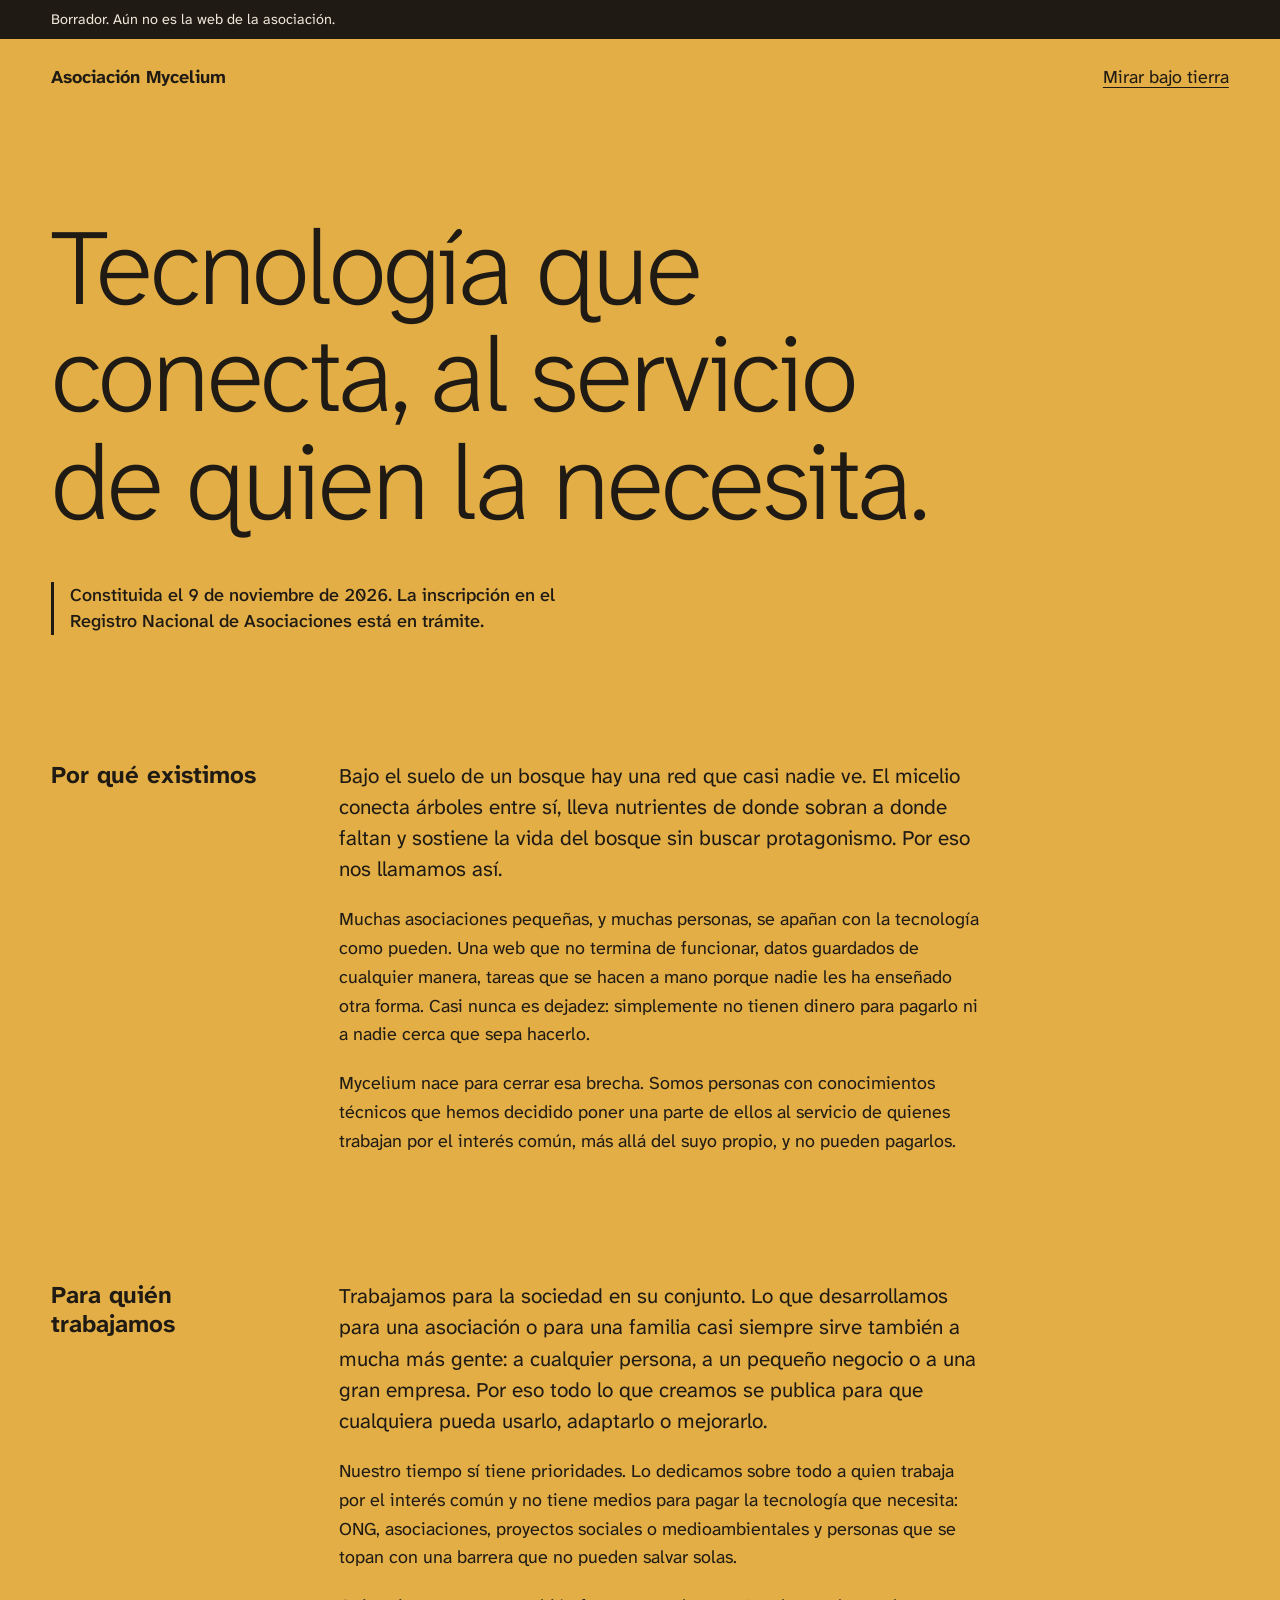
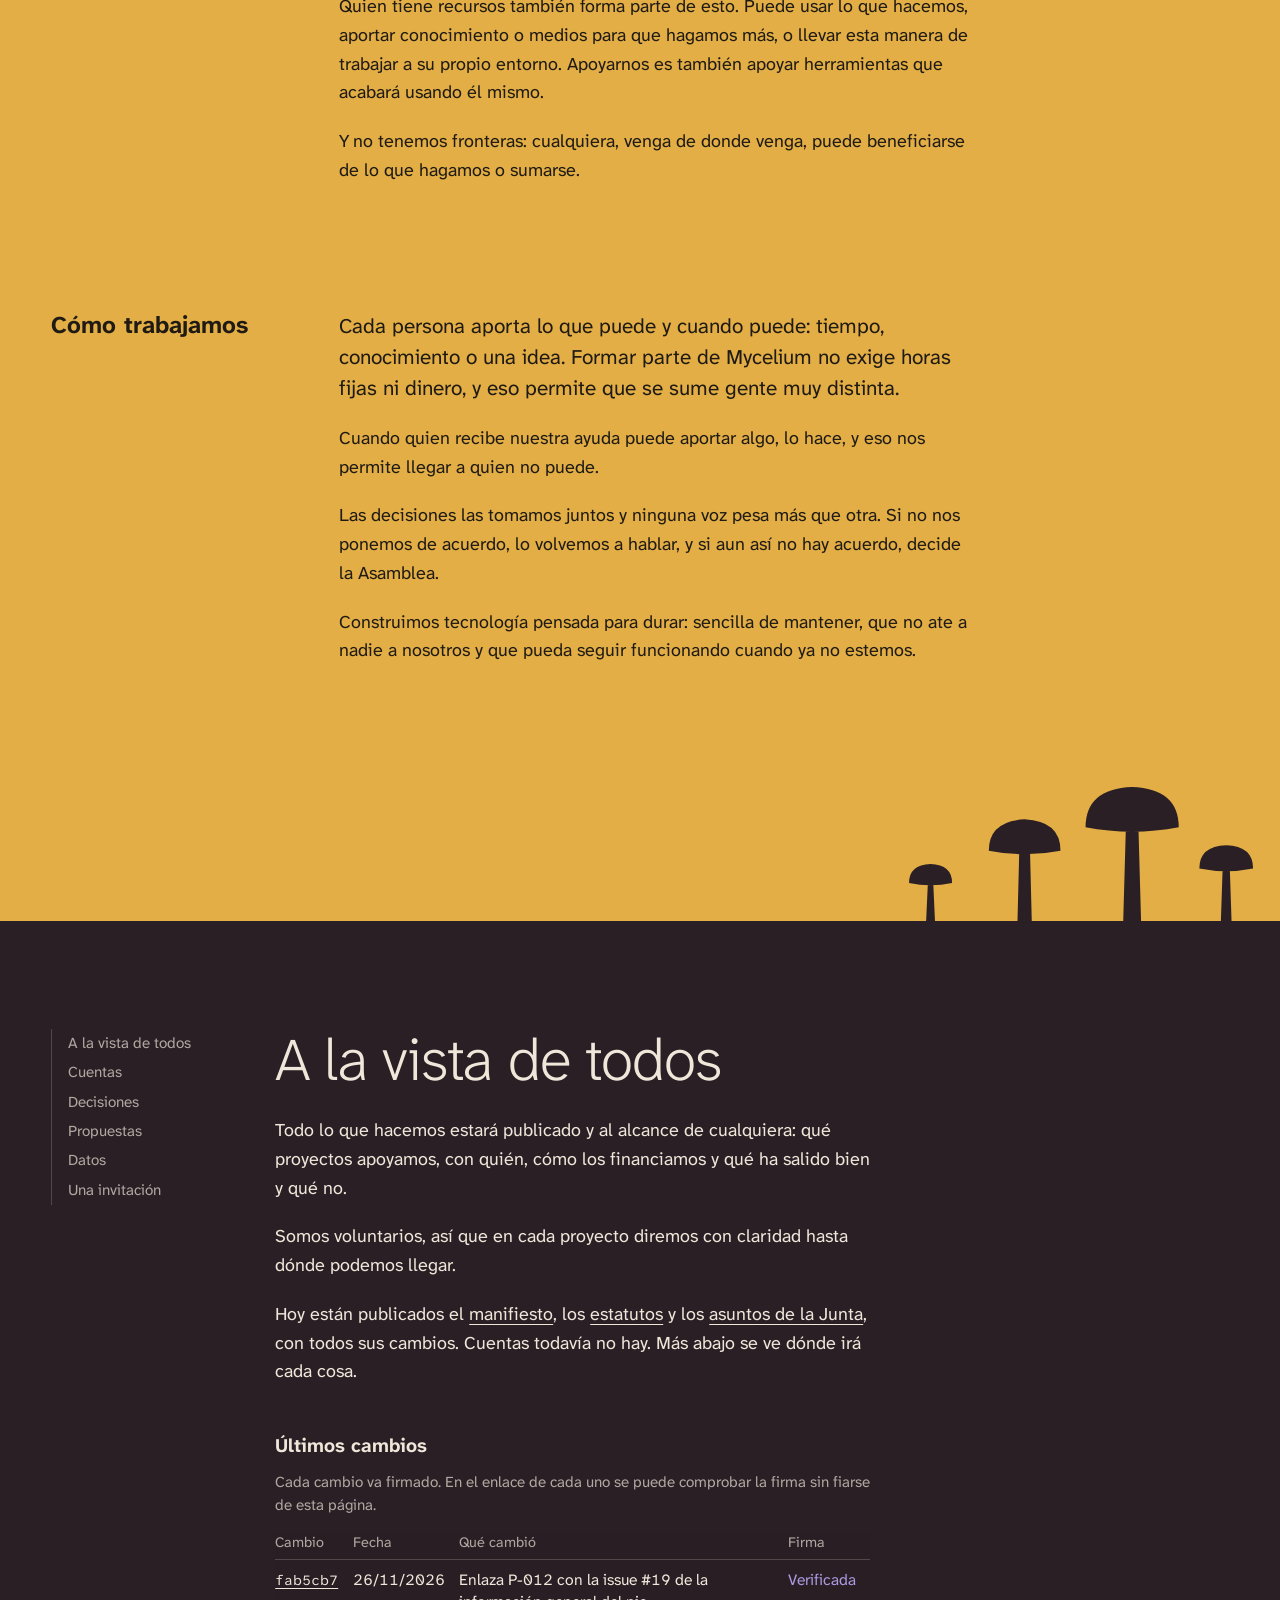
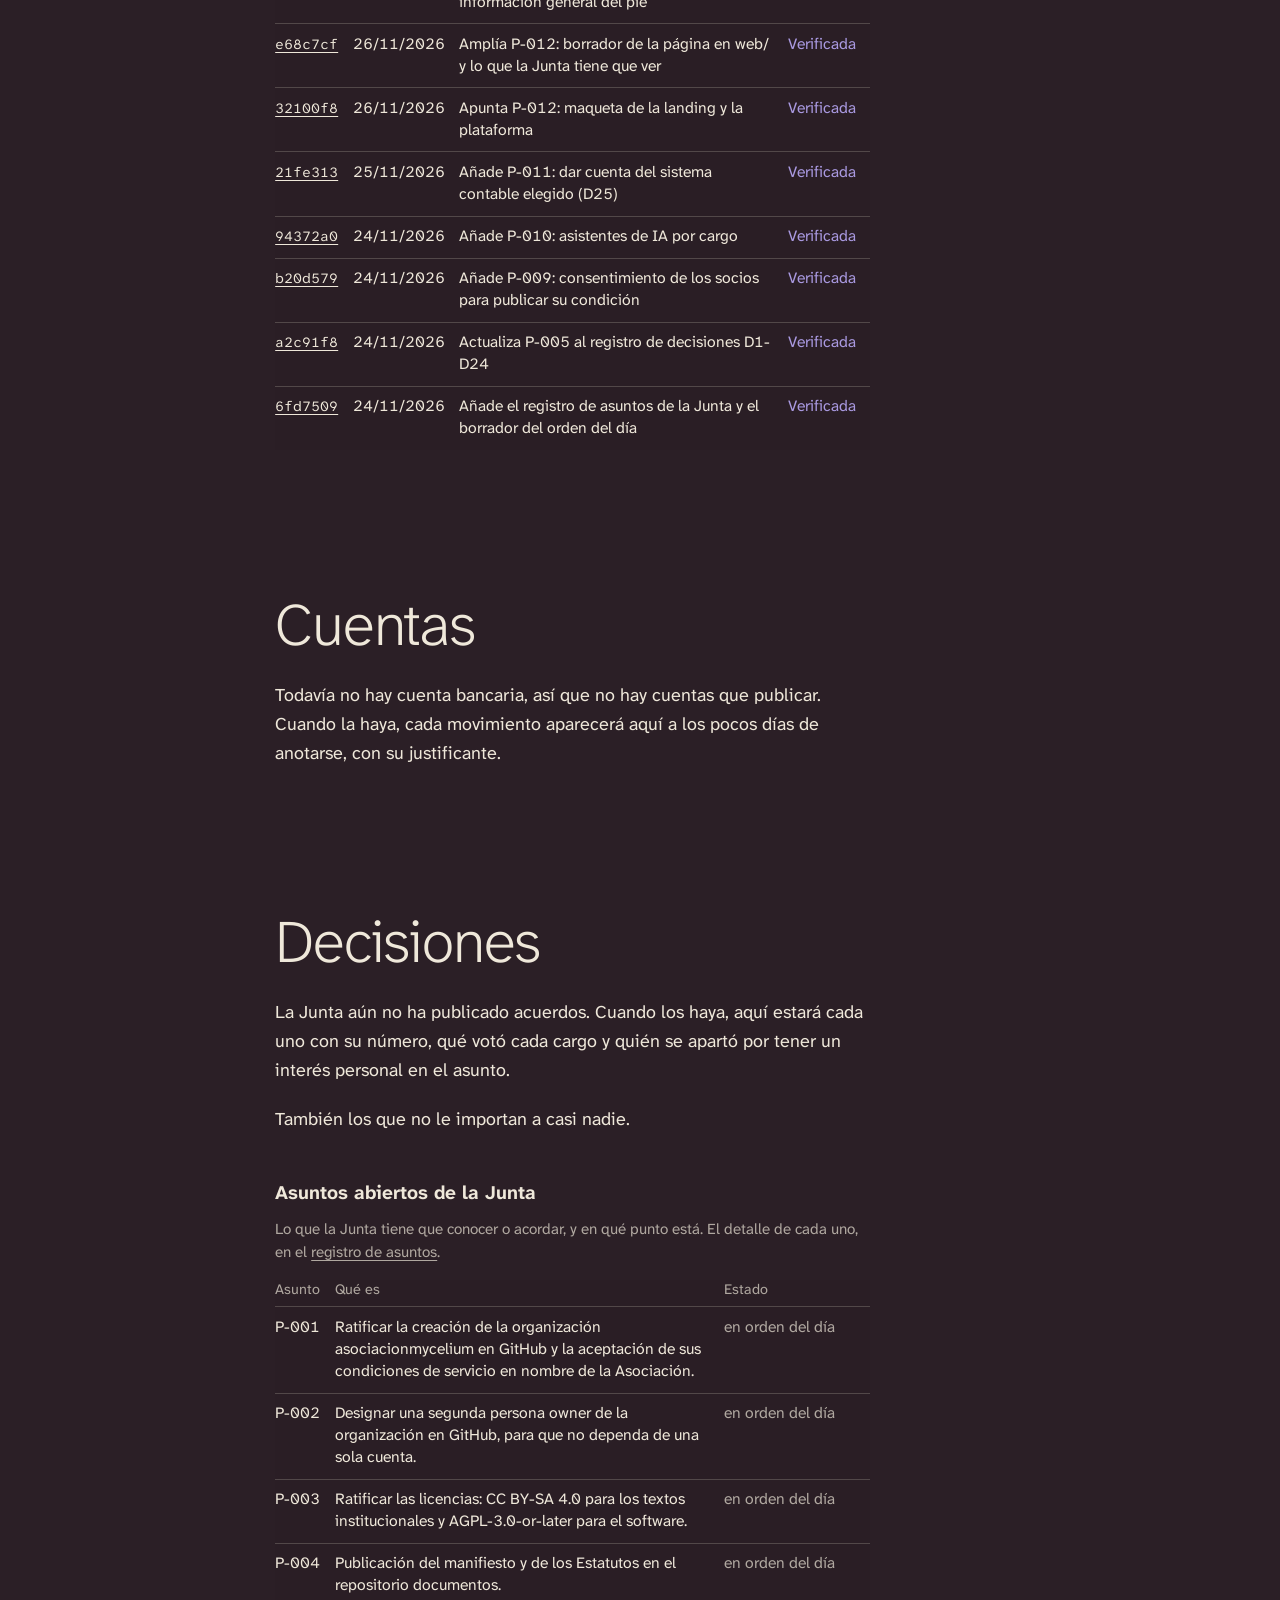
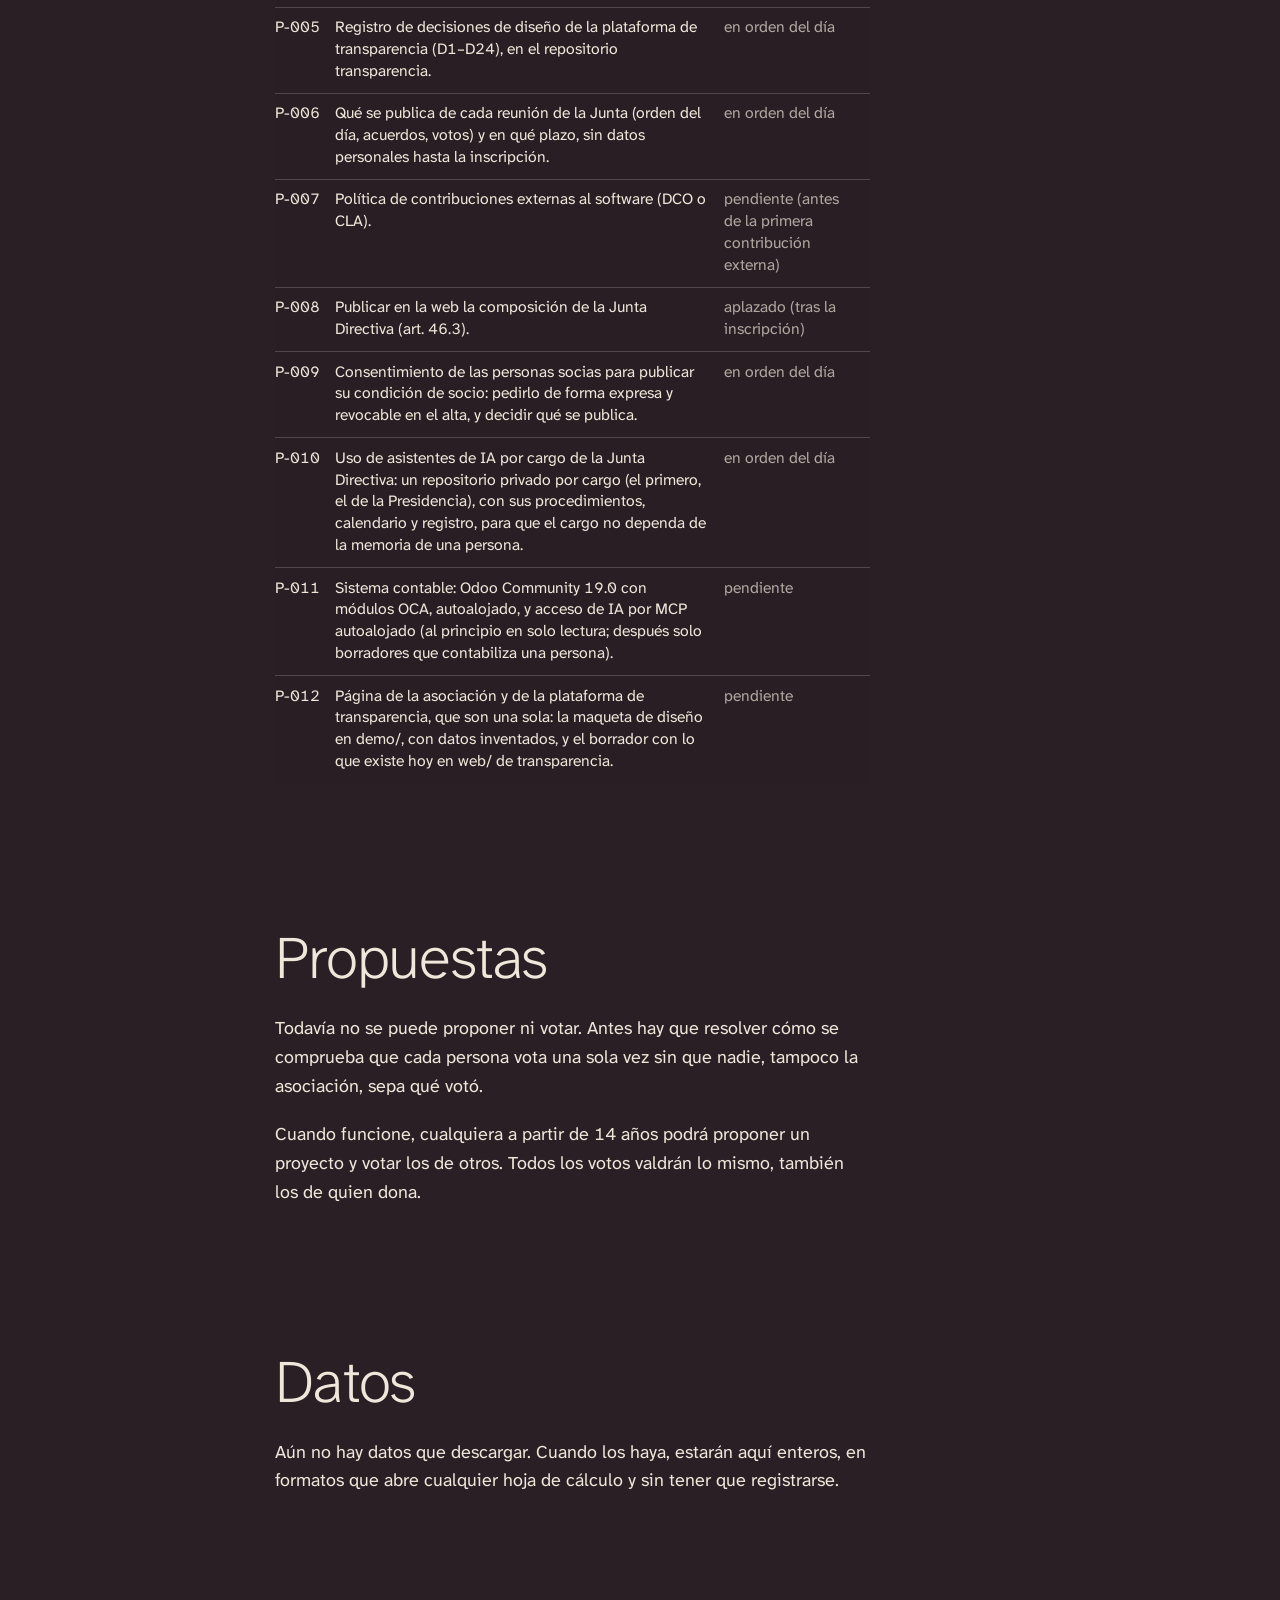
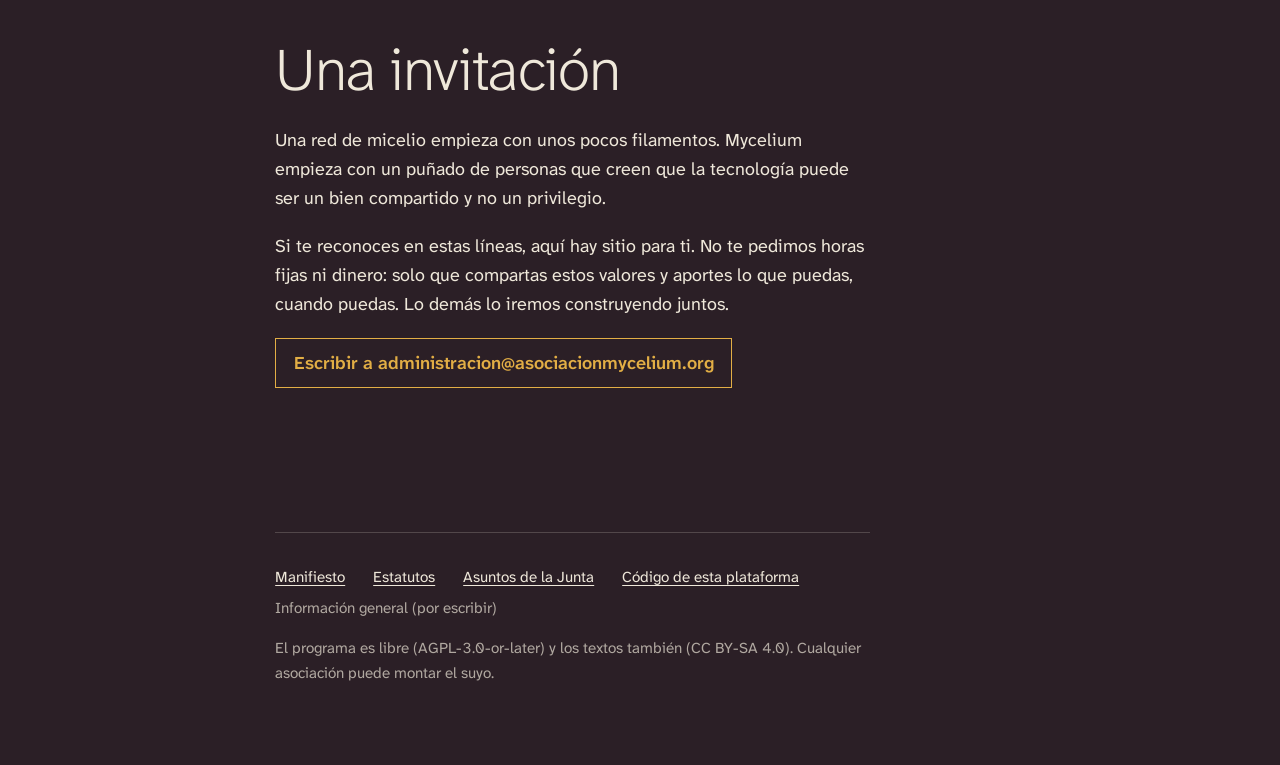
==== commit 14f6d0e8: "flow(#11): autofix" ====
--- a/web/publico/index.html
+++ b/web/publico/index.html
@@ -7,6 +7,20 @@
 <meta name="robots" content="noindex">
 <title>Asociación Mycelium (borrador)</title>
 <link rel="icon" href="favicon.svg" type="image/svg+xml">
+<!-- Tarjeta al compartir (Open Graph): la escribe web/genera.py, con la imagen tarjeta.png. Sirve cuando la página se publique (P-012). -->
+<!--G:tarjeta-->
+<meta property="og:type" content="website">
+<meta property="og:site_name" content="Asociación Mycelium">
+<meta property="og:title" content="Asociación Mycelium">
+<meta property="og:description" content="Tecnología que conecta, al servicio de quien la necesita.">
+<meta property="og:url" content="https://asociacionmycelium.org/">
+<meta property="og:locale" content="es_ES">
+<meta property="og:image" content="https://asociacionmycelium.org/tarjeta.png">
+<meta property="og:image:type" content="image/png">
+<meta property="og:image:width" content="1200">
+<meta property="og:image:height" content="630">
+<meta property="og:image:alt" content="Setas oscuras sobre la superficie de la asociación y, bajo tierra, los primeros filamentos de su red.">
+<!--/G:tarjeta-->
 <link rel="preload" href="fuentes/atkinson-hyperlegible-next-latin-wght-normal.woff2" as="font" type="font/woff2" crossorigin>
 <link rel="stylesheet" href="estilo.css">
 </head>
@@ -190,14 +204,14 @@
           <tr><th scope="col">Cambio</th><th scope="col">Fecha</th><th scope="col">Qué cambió</th><th scope="col">Firma</th></tr>
         </thead>
         <tbody>
-<!--G:cambios--><tr><td><a href="https://github.com/asociacionmycelium/documentos/commit/e68c7cff92e989a22a8c12fd4ad775a0944bbfb6"><code>e68c7cf</code></a></td><td>26/11/2026</td><td>Amplía P-012: borrador de la página en web/ y lo que la Junta tiene que ver</td><td><span class="firmada">Verificada</span></td></tr>
+<!--G:cambios--><tr><td><a href="https://github.com/asociacionmycelium/documentos/commit/fab5cb730241a166e1cd6ca813287e7aff09c85b"><code>fab5cb7</code></a></td><td>26/11/2026</td><td>Enlaza P-012 con la issue #19 de la información general del pie</td><td><span class="firmada">Verificada</span></td></tr>
+<tr><td><a href="https://github.com/asociacionmycelium/documentos/commit/e68c7cff92e989a22a8c12fd4ad775a0944bbfb6"><code>e68c7cf</code></a></td><td>26/11/2026</td><td>Amplía P-012: borrador de la página en web/ y lo que la Junta tiene que ver</td><td><span class="firmada">Verificada</span></td></tr>
 <tr><td><a href="https://github.com/asociacionmycelium/documentos/commit/32100f88ee634a26397acfa5591eba9538a9fafa"><code>32100f8</code></a></td><td>26/11/2026</td><td>Apunta P-012: maqueta de la landing y la plataforma</td><td><span class="firmada">Verificada</span></td></tr>
 <tr><td><a href="https://github.com/asociacionmycelium/documentos/commit/21fe313eca8634dde10df09616f295374358b47b"><code>21fe313</code></a></td><td>25/11/2026</td><td>Añade P-011: dar cuenta del sistema contable elegido (D25)</td><td><span class="firmada">Verificada</span></td></tr>
 <tr><td><a href="https://github.com/asociacionmycelium/documentos/commit/94372a029c1e0e921f9eeef37dc3cc0d8626c402"><code>94372a0</code></a></td><td>24/11/2026</td><td>Añade P-010: asistentes de IA por cargo</td><td><span class="firmada">Verificada</span></td></tr>
 <tr><td><a href="https://github.com/asociacionmycelium/documentos/commit/b20d579d9c522162691b03b466c90f545da9c823"><code>b20d579</code></a></td><td>24/11/2026</td><td>Añade P-009: consentimiento de los socios para publicar su condición</td><td><span class="firmada">Verificada</span></td></tr>
 <tr><td><a href="https://github.com/asociacionmycelium/documentos/commit/a2c91f8ba139488790a489a4bc411a6cff0d6814"><code>a2c91f8</code></a></td><td>24/11/2026</td><td>Actualiza P-005 al registro de decisiones D1-D24</td><td><span class="firmada">Verificada</span></td></tr>
-<tr><td><a href="https://github.com/asociacionmycelium/documentos/commit/6fd7509cb3c66ca0ec9835fb87e34f0db97c0ffc"><code>6fd7509</code></a></td><td>24/11/2026</td><td>Añade el registro de asuntos de la Junta y el borrador del orden del día</td><td><span class="firmada">Verificada</span></td></tr>
-<tr><td><a href="https://github.com/asociacionmycelium/documentos/commit/dcde900a4311676e37f803b13dc129c81e18484e"><code>dcde900</code></a></td><td>24/11/2026</td><td>Fija actions/checkout por SHA (v7.0.1) y activa Dependabot para Actions</td><td><span class="firmada">Verificada</span></td></tr><!--/G:cambios-->
+<tr><td><a href="https://github.com/asociacionmycelium/documentos/commit/6fd7509cb3c66ca0ec9835fb87e34f0db97c0ffc"><code>6fd7509</code></a></td><td>24/11/2026</td><td>Añade el registro de asuntos de la Junta y el borrador del orden del día</td><td><span class="firmada">Verificada</span></td></tr><!--/G:cambios-->
         </tbody>
       </table>
     </section>
--- a/web/publico/estilo.css
+++ b/web/publico/estilo.css
@@ -267,14 +267,14 @@
 /* ---------- Pantallas estrechas ---------- */
 
 @media (max-width: 52rem) {
-  :root { --ancho-red: 300%; }
+  :root { --ancho-red: 300%; --tenue: color-mix(in srgb, var(--hifa) 75%, var(--tierra)); }
   body { font-size: 1.0625rem; }
   .tramo { grid-template-columns: minmax(0, 1fr); }
   .bajo { display: block; padding-right: var(--margen); }
-  /* Aquí la red pasa por detrás del texto: se queda en un rastro. */
-  .red .g0 { --o: 0.17; }
-  .red .g1 { --o: 0.12; }
-  .red .g2, .red .g3 { --o: 0.09; }
+  /* Aquí la red pasa por detrás del texto: se queda en un rastro, y el texto tenue sube para que siga legible (AA 4,5:1 con dos troncos cruzados; #6). */
+  .red .g0 { --o: 0.10; }
+  .red .g1 { --o: 0.07; }
+  .red .g2, .red .g3 { --o: 0.05; }
   .registro { font-size: 0.93rem; }
   .registro td, .registro th { padding-right: 0.6rem; }
   .sonda {
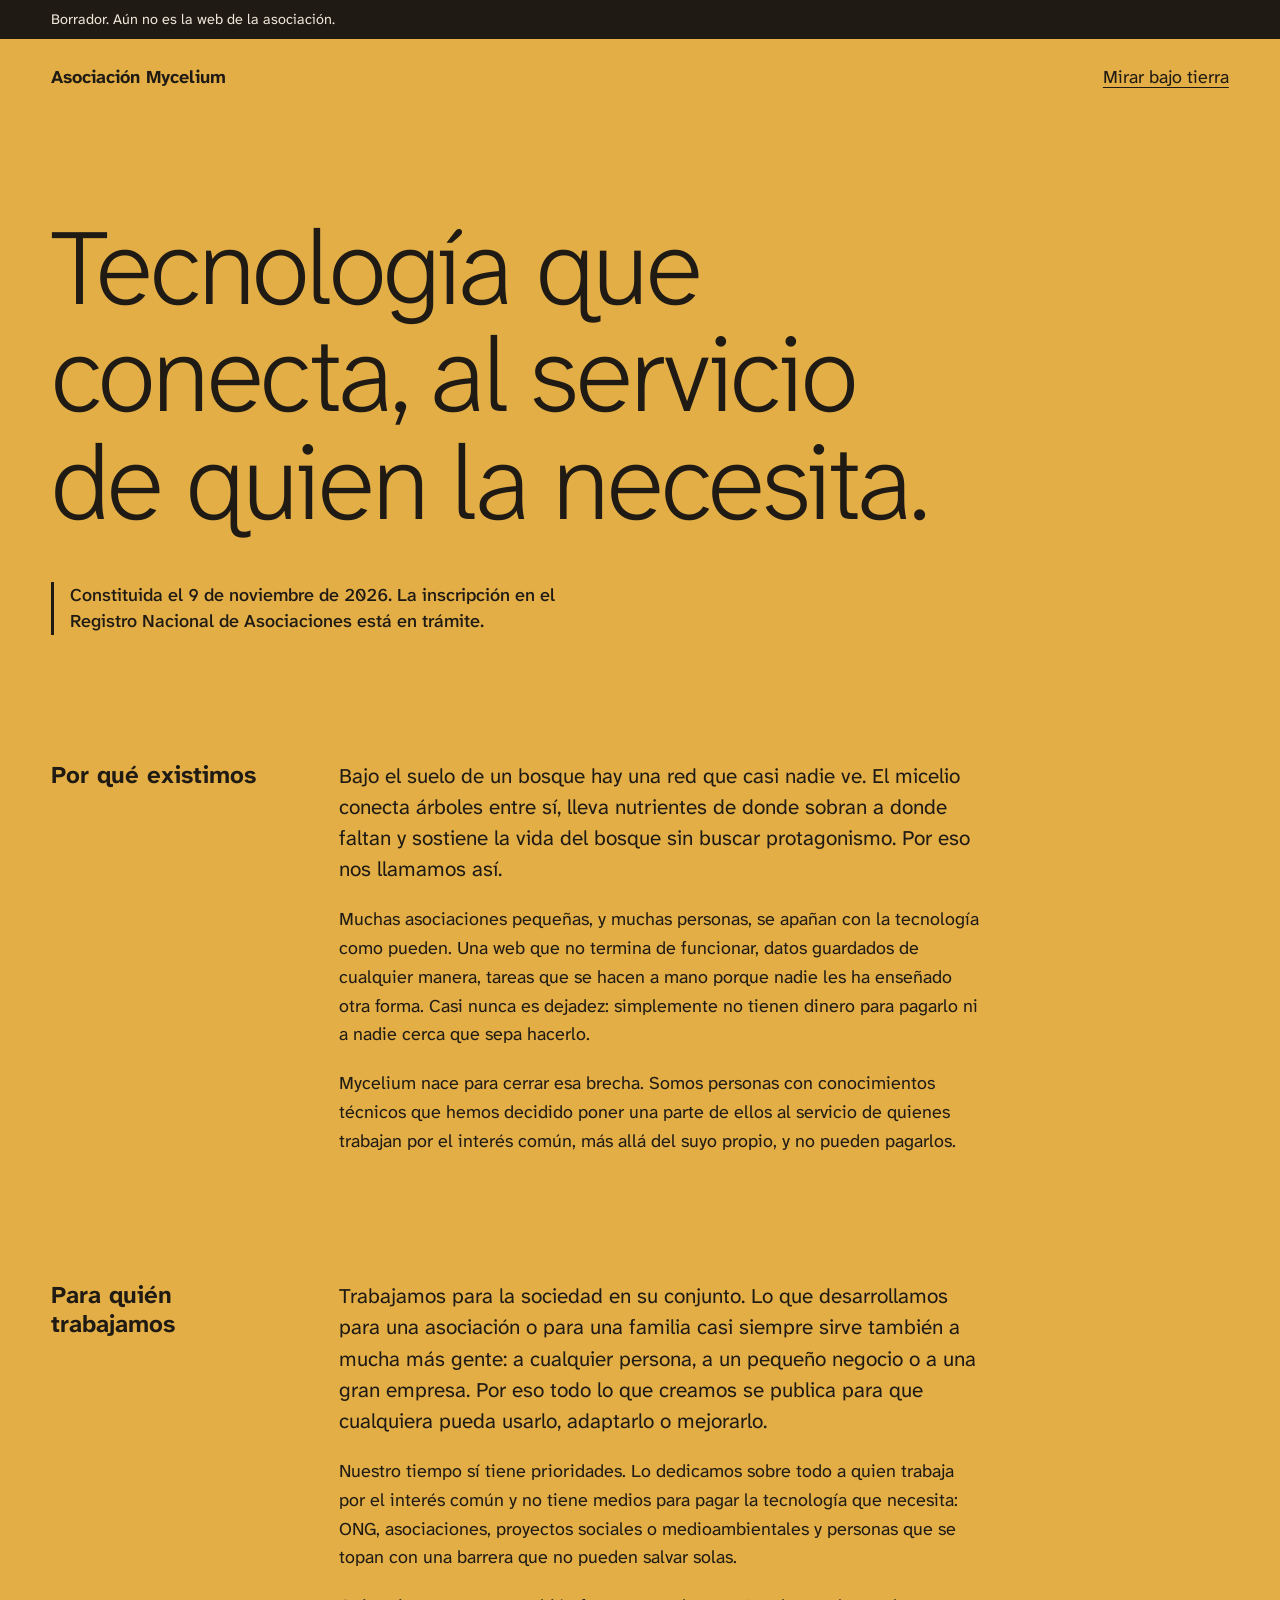
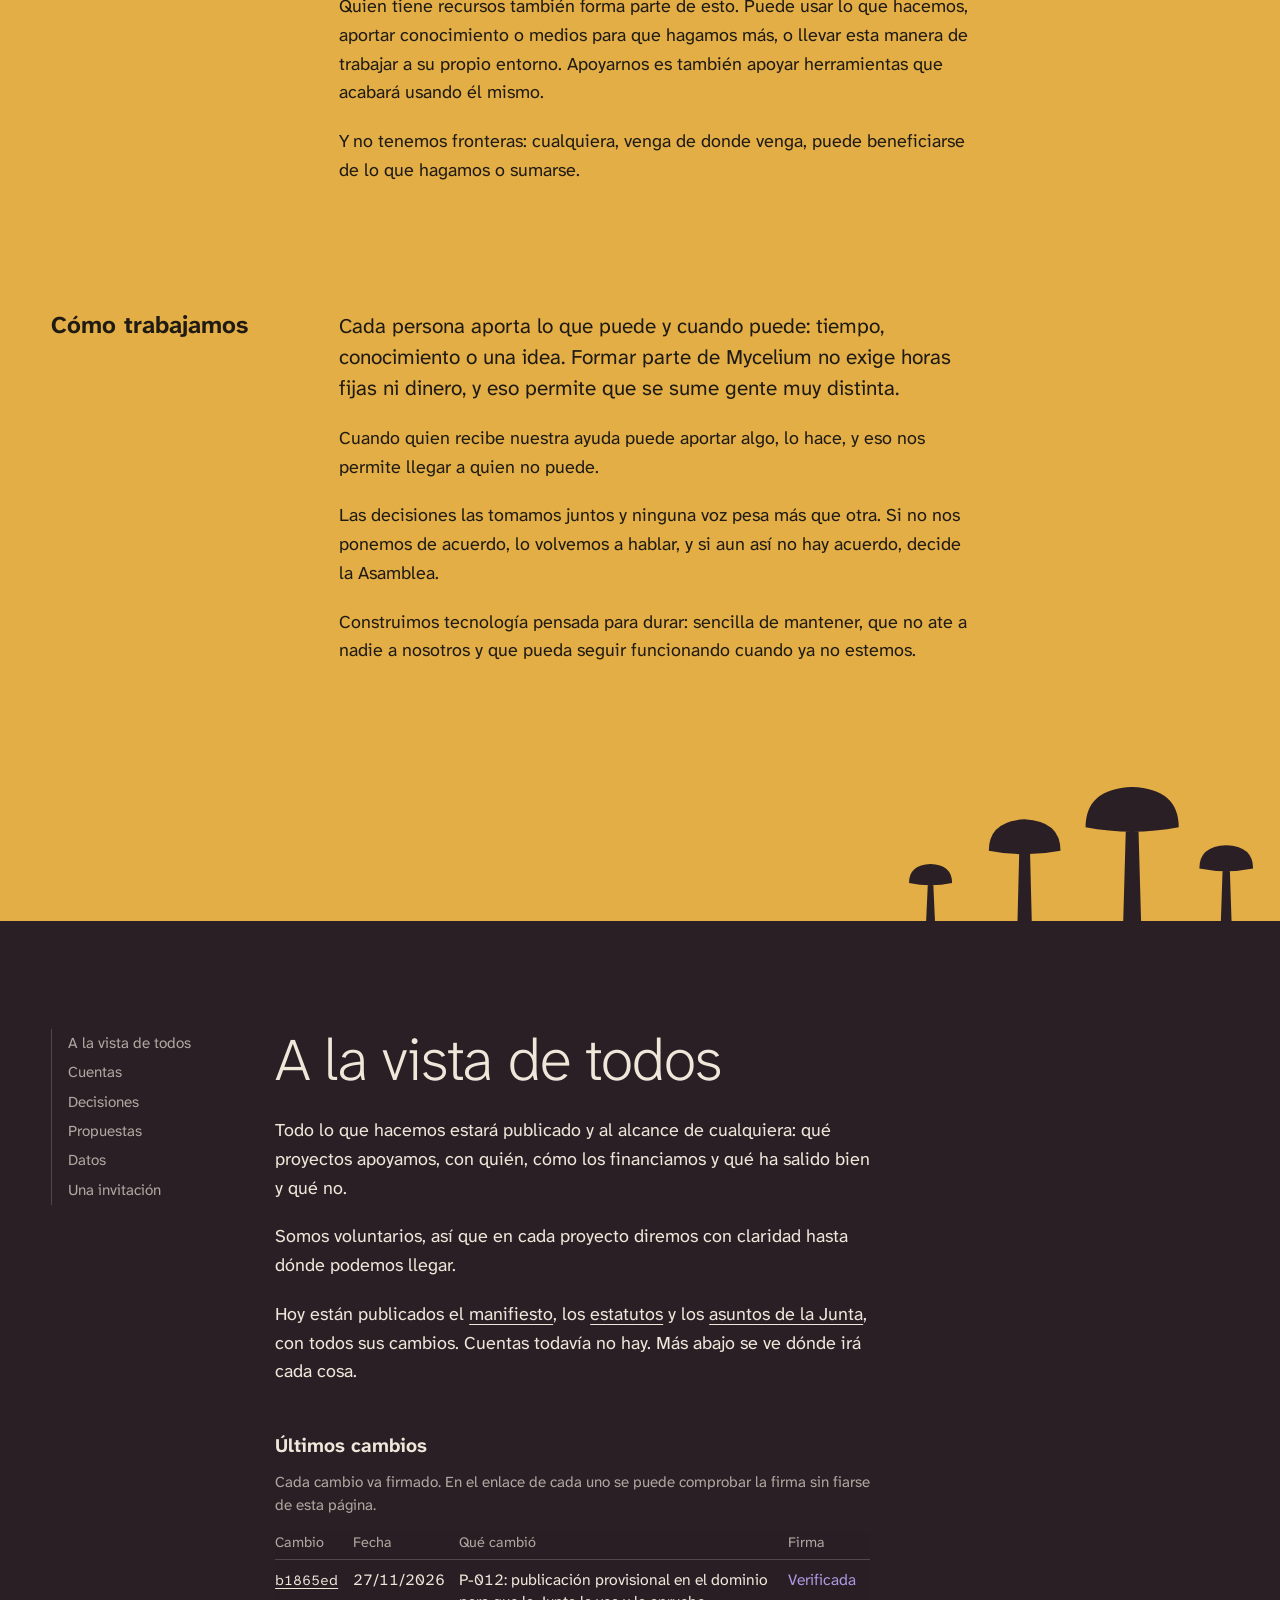
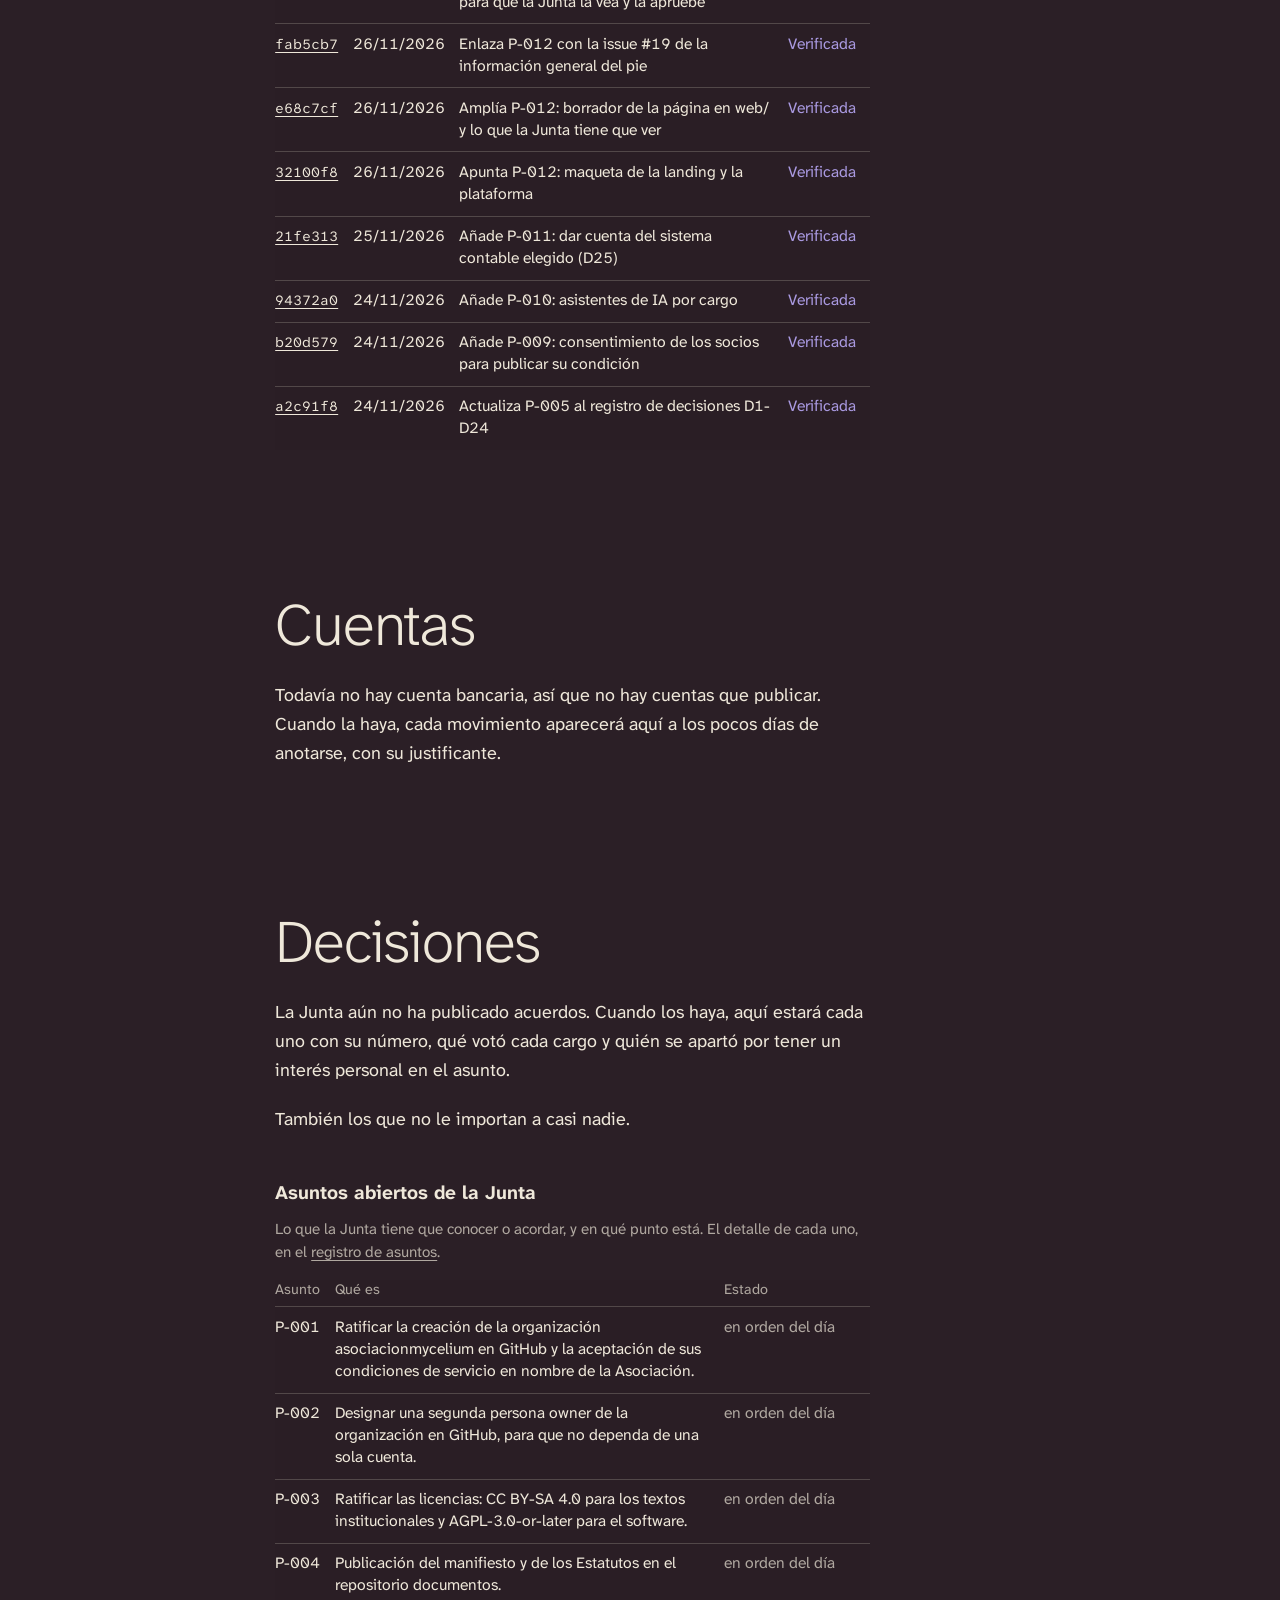
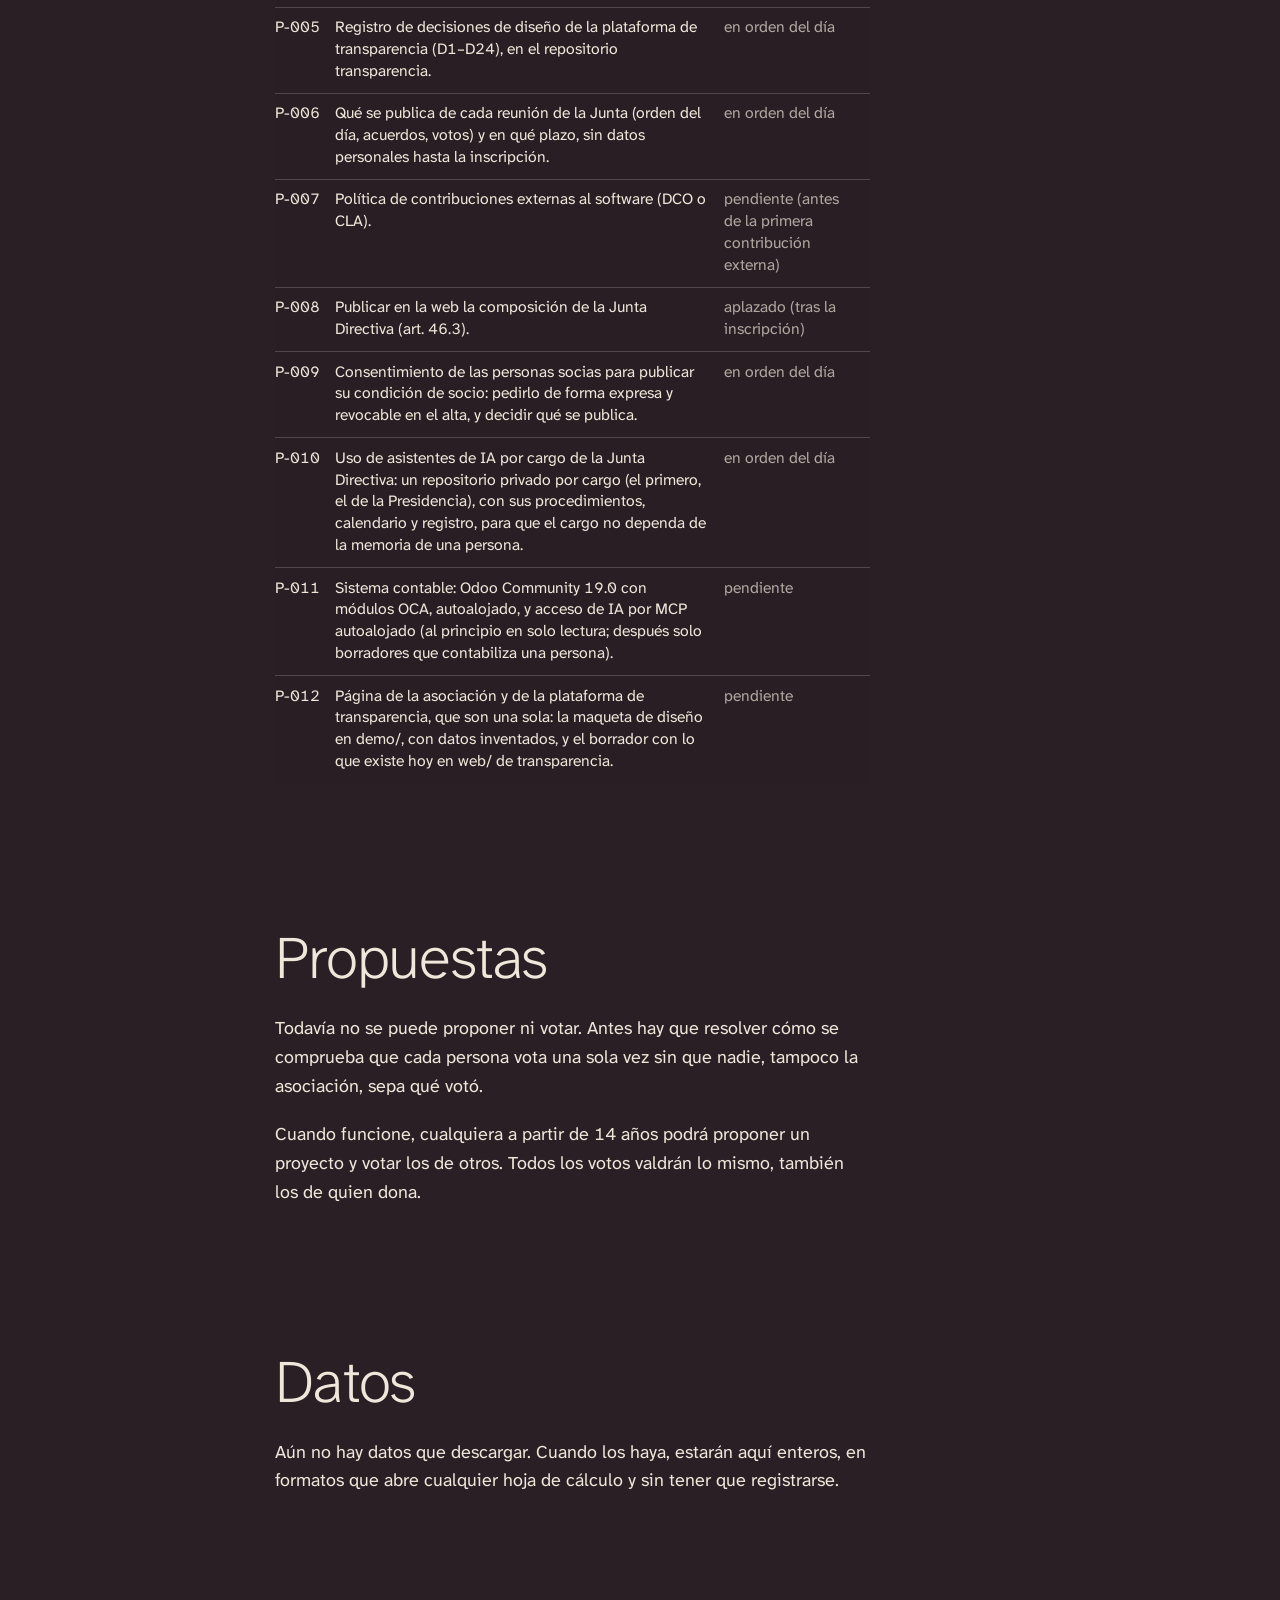
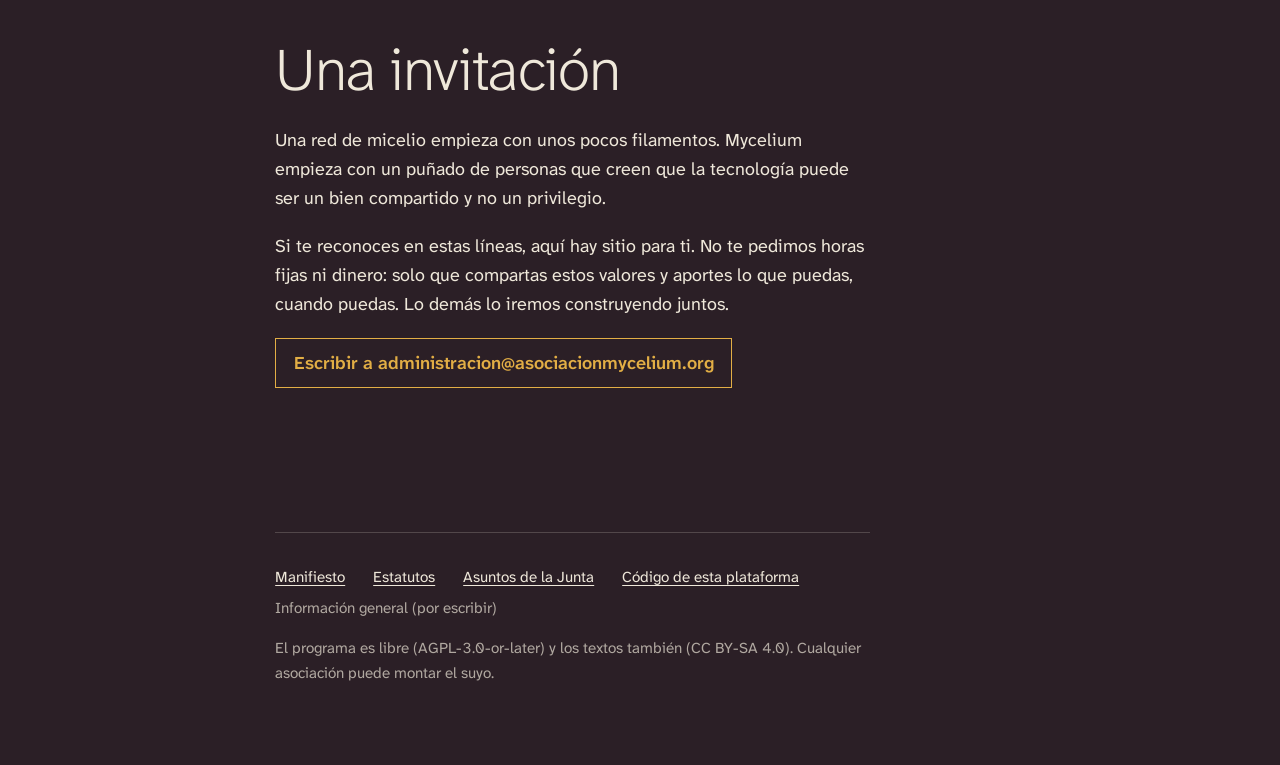
==== commit 65aa743b: "flow(#12): autofix" ====
--- a/web/publico/index.html
+++ b/web/publico/index.html
@@ -91,89 +91,89 @@
 <div class="bajo">
   <!-- Sin lotes todavía: unos pocos filamentos. Con lotes, la red se sembrará con la huella del último (D26, issue #2). -->
   <div class="red" aria-hidden="true"><!--G:red--><svg viewBox="0 0 1000 6000" role="presentation">
-<path class="g0" pathLength="1" style="--i:2.0%;--f:58.6%" d="M835 0Q835 30 836 45T837 75T836 105T837 135T840 165T843 195T849 224T856 253T859 282T858 312T862 342T871 371T878 400T884 429T894 457T902 486T906 516T910 545T914 575T909 604T894 630T877 654T858 678T838 699T819 723T810 750T808 780T804 810T798 839T794 869T789 898T780 927T767 954T758 982T750 1011T738 1038T723 1064T708 1090T689 1113T665 1130T639 1145T613 1161T593 1182T584 1210T587 1239T597 1267T612 1293T628 1318T647 1342T669 1362T690 1384T712 1404T737 1420T764 1433T792 1443T819 1456T843 1474T865 1494T887 1514T910 1533T930 1555T946 1580T961 1607T974 1634T982 1662T982 1692T976 1721T971 1751T970 1780T968 1810T958 1838T945 1865T927 1889T903 1906T875 1918T848 1930T820 1940T795 1955T774 1977T755 2001T735 2022T711 2040T687 2059T665 2079T648 2103T640 2131T640 2161T647 2190T655 2219T664 2248T671 2277T675 2307T672 2336T669 2365T670 2395T668 2425T666 2455T665 2485T663 2515T662 2545T657 2574T655 2604T656 2634T657 2664T663 2693T670 2722T666 2751T658 2779T653 2809T648 2838T650 2868T659 2896T675 2921T694 2945T712 2968T733 2989T754 3011T775 3032T795 3055T814 3078T833 3101T855 3121T878 3140T901 3160T921 3182T939 3206T958 3229T976 3253T984 3281T984 3311T982 3340T969 3366T947 3386T923 3404T897 3419T870 3431T842 3442T813 3450T784 3454T754 3455T724 3457T694 3460T665 3467T636 3476T611 3491T588 3511"/>
-<path class="g0" pathLength="1" style="--i:58.6%;--f:59.3%;--p:0.75" d="M588 3511Q577 3521 574 3536T574 3565"/>
-<path class="g0" pathLength="1" style="--i:59.3%;--f:60.1%;--p:0.50" d="M574 3565Q576 3580 577 3595T586 3623"/>
-<path class="g0" pathLength="1" style="--i:60.1%;--f:60.7%;--p:0.25" d="M586 3623Q594 3635 602 3648T610 3661"/>
-<path class="g0" pathLength="1" style="--i:2.0%;--f:53.5%" d="M715 0Q711 30 711 45T709 75T706 104T704 134T697 163T685 191T673 218T668 247T669 276T663 306T660 335T665 364T671 394T676 423T683 452T693 480T704 508T716 536T722 564T720 594T718 624T718 654T721 684T722 714T723 744T725 774T728 803T731 833T733 863T735 893T740 923T745 952T749 982T756 1011T763 1040T768 1069T772 1099T777 1129T785 1158T794 1186T806 1213T819 1241T834 1266T851 1291T863 1318T872 1347T880 1376T890 1404T899 1432T897 1461T894 1491T893 1521T893 1551T897 1581T901 1610T899 1640T888 1668T876 1695T868 1724T862 1753T855 1782T844 1810T831 1837T821 1865T808 1892T794 1918T782 1945T771 1973T765 2002T762 2032T757 2061T746 2090T739 2118T741 2148T746 2177T746 2207T740 2236T730 2264T720 2292T708 2320T696 2348T682 2373T659 2392T634 2409T608 2421T581 2434T571 2459T578 2487T594 2512T617 2531T643 2545T670 2559T697 2571T725 2583T748 2600T766 2624T784 2648T805 2669T828 2688T855 2700T882 2711T907 2727T931 2745T948 2769T954 2798T946 2826T929 2850T905 2868T878 2881T852 2895T826 2911T802 2928T777 2944T755 2965T735 2987T717 3011T698 3034T673 3048T647 3059T621 3075T597 3092T579 3115T571 3143T576 3172T589 3199T607 3223"/>
-<path class="g0" pathLength="1" style="--i:53.5%;--f:54.3%;--p:0.75" d="M607 3223Q617 3234 625 3247T642 3271"/>
-<path class="g0" pathLength="1" style="--i:54.3%;--f:55.1%;--p:0.50" d="M642 3271Q652 3282 666 3288T693 3301"/>
-<path class="g0" pathLength="1" style="--i:55.1%;--f:55.7%;--p:0.25" d="M693 3301Q707 3308 720 3315T732 3323"/>
-<path class="g0" pathLength="1" style="--i:2.0%;--f:55.3%" d="M940 0Q945 30 938 43T919 65T897 85T872 101T846 116T825 137T808 162T793 188T774 210T751 229T728 249T704 267T680 284T655 301T630 318T610 339T591 362T575 386T572 415T580 444T593 471T610 495T633 515T658 530T683 547T701 571T713 598T720 627T727 656T730 686T733 716T734 745T727 774T714 801T703 829T700 859T700 888T701 918T700 948T690 975T679 1003T673 1032T667 1062T662 1091T655 1121T648 1150T648 1178T659 1206T675 1232T694 1255T712 1278T723 1306T730 1335T735 1364T739 1394T750 1422T763 1449T774 1476T783 1505T793 1533T802 1562T812 1590T824 1618T837 1644T854 1669T867 1696T872 1725T873 1755T873 1785T875 1815T879 1845T881 1874T876 1904T874 1934T875 1964T876 1994T881 2023T890 2052T903 2079T914 2106T919 2136T922 2165T921 2195T911 2223T893 2247T874 2270T856 2293T839 2318T826 2345T812 2371T793 2394T777 2419T765 2447T753 2474T736 2499T718 2523T696 2542T671 2560T646 2574T619 2589T597 2608T581 2633T574 2662T577 2692T587 2720T605 2742T630 2758T657 2773T682 2788T709 2802T737 2811T766 2821T791 2836T813 2857T834 2878T855 2899T875 2921T895 2944T910 2969T918 2998T922 3028T921 3057T916 3087T908 3116T902 3145T900 3175T890 3202T875 3228T864 3255T859 3285"/>
-<path class="g0" pathLength="1" style="--i:55.3%;--f:56.1%;--p:0.75" d="M859 3285Q856 3300 859 3315T866 3343"/>
-<path class="g0" pathLength="1" style="--i:56.1%;--f:56.9%;--p:0.50" d="M866 3343Q871 3358 874 3372T874 3402"/>
-<path class="g0" pathLength="1" style="--i:56.9%;--f:57.5%;--p:0.25" d="M874 3402Q872 3417 868 3431T863 3446"/>
-<path class="g0" pathLength="1" style="--i:2.0%;--f:55.0%" d="M610 0Q619 29 626 42T643 66T665 86T692 97T722 100T752 101T782 99T811 93T841 92T871 97T898 108T924 123T947 141T970 161T983 186T979 215T964 240T942 261T918 277T891 291T866 307T841 324T817 341T791 357T765 372T738 384T714 401T698 426T687 454T677 482T669 511T662 540T660 569T662 599T665 629T665 659T667 689T674 718T685 746T694 774T693 804T684 832T670 858T661 887T654 916T648 945T645 975T649 1005T662 1031T677 1057T690 1084T699 1112T702 1142T701 1172T700 1201T709 1229T723 1256T732 1284T741 1313T757 1338T773 1363T788 1389T798 1417T803 1446T809 1476T812 1505T810 1535T803 1564T795 1593T786 1622T775 1650T765 1678T755 1706T742 1733T727 1759T706 1780T684 1800T663 1822T652 1847T649 1877T652 1907T659 1936T668 1965T679 1992T691 2020T702 2048T713 2076T725 2103T738 2130T749 2158T757 2187T764 2216T769 2245T774 2275T776 2305T775 2335T772 2365T768 2394T770 2424T775 2453T782 2482T793 2510T800 2539T798 2569T791 2598T788 2627T792 2657T799 2686T804 2716T807 2745T810 2775T809 2805T805 2835T802 2865T800 2895T798 2924T797 2954T796 2984T792 3014T788 3044T781 3073T775 3102T771 3132T765 3161T758 3190T750 3219T741 3248T736 3277"/>
-<path class="g0" pathLength="1" style="--i:55.0%;--f:55.9%;--p:0.75" d="M736 3277Q734 3292 735 3307T739 3337"/>
-<path class="g0" pathLength="1" style="--i:55.9%;--f:56.7%;--p:0.50" d="M739 3337Q741 3352 748 3365T767 3388"/>
-<path class="g0" pathLength="1" style="--i:56.7%;--f:57.3%;--p:0.25" d="M767 3388Q777 3399 781 3413T785 3428"/>
-<path class="g1" pathLength="1" style="--i:6.7%;--f:9.2%" d="M866 356Q840 371 828 380T805 400T791 425T785 454T782 484T777 514"/>
-<path class="g1" pathLength="1" style="--i:9.2%;--f:10.0%;--p:0.67" d="M777 514Q774 528 767 542T758 570"/>
-<path class="g1" pathLength="1" style="--i:10.0%;--f:10.6%;--p:0.33" d="M758 570Q756 585 752 599T748 614"/>
-<path class="g1" pathLength="1" style="--i:8.2%;--f:12.3%" d="M899 471Q915 497 924 508T941 534T954 560T961 589T965 619T966 648T955 675T936 698T916 720T893 740"/>
-<path class="g1" pathLength="1" style="--i:12.3%;--f:13.0%;--p:0.75" d="M893 740Q881 749 871 760T853 784"/>
-<path class="g1" pathLength="1" style="--i:13.0%;--f:13.8%;--p:0.50" d="M853 784Q845 797 839 810T827 838"/>
-<path class="g1" pathLength="1" style="--i:13.8%;--f:14.4%;--p:0.25" d="M827 838Q822 852 817 866T813 881"/>
-<path class="g1" pathLength="1" style="--i:9.4%;--f:11.7%" d="M912 560Q928 586 934 599T944 628T947 657T937 684"/>
-<path class="g1" pathLength="1" style="--i:11.7%;--f:12.4%;--p:0.50" d="M937 684Q928 696 917 707T907 717"/>
-<path class="g1" pathLength="1" style="--i:10.2%;--f:12.6%" d="M903 618Q873 619 858 617T829 611T800 604T770 600T740 602"/>
-<path class="g1" pathLength="1" style="--i:12.6%;--f:13.2%;--p:0.50" d="M740 602Q725 605 711 607T696 609"/>
-<path class="g1" pathLength="1" style="--i:32.9%;--f:35.0%" d="M764 1989Q738 2003 727 2014T709 2037T689 2059T667 2079T648 2102"/>
-<path class="g1" pathLength="1" style="--i:35.0%;--f:35.8%;--p:0.67" d="M648 2102Q639 2114 637 2129T634 2158"/>
-<path class="g1" pathLength="1" style="--i:35.8%;--f:36.4%;--p:0.33" d="M634 2158Q632 2173 631 2188T631 2203"/>
-<path class="g1" pathLength="1" style="--i:36.8%;--f:40.1%" d="M660 2233Q643 2258 635 2271T623 2299T620 2328T628 2356T643 2382T661 2406T681 2428T706 2444"/>
-<path class="g1" pathLength="1" style="--i:40.1%;--f:40.9%;--p:0.75" d="M706 2444Q720 2450 734 2452T764 2455"/>
-<path class="g1" pathLength="1" style="--i:40.9%;--f:41.6%;--p:0.50" d="M764 2455Q779 2457 793 2463T820 2475"/>
-<path class="g1" pathLength="1" style="--i:41.6%;--f:42.2%;--p:0.25" d="M820 2475Q834 2481 848 2487T862 2492"/>
-<path class="g1" pathLength="1" style="--i:20.4%;--f:23.1%" d="M858 1304Q851 1333 856 1347T863 1376T871 1405T880 1433T889 1462T897 1490"/>
-<path class="g1" pathLength="1" style="--i:23.1%;--f:23.9%;--p:0.67" d="M897 1490Q900 1505 897 1520T889 1549"/>
-<path class="g1" pathLength="1" style="--i:23.9%;--f:24.5%;--p:0.33" d="M889 1549Q884 1563 882 1578T880 1593"/>
-<path class="g1" pathLength="1" style="--i:11.4%;--f:14.1%" d="M621 506Q650 503 665 503T695 502T725 498T753 488T780 474T805 458"/>
-<path class="g1" pathLength="1" style="--i:14.1%;--f:14.9%;--p:0.67" d="M805 458Q817 449 829 440T853 422"/>
-<path class="g1" pathLength="1" style="--i:14.9%;--f:15.5%;--p:0.33" d="M853 422Q865 414 877 404T888 395"/>
-<path class="g1" pathLength="1" style="--i:17.1%;--f:19.5%" d="M701 874Q675 889 665 900T650 925T644 954T650 983T665 1009"/>
-<path class="g1" pathLength="1" style="--i:19.5%;--f:20.1%;--p:0.50" d="M665 1009Q675 1021 682 1034T689 1047"/>
-<path class="g1" pathLength="1" style="--i:18.8%;--f:21.2%" d="M682 988Q701 1011 711 1023T725 1049T739 1075T754 1101T765 1129"/>
-<path class="g1" pathLength="1" style="--i:21.2%;--f:21.8%;--p:0.50" d="M765 1129Q769 1143 772 1158T775 1173"/>
-<path class="g1" pathLength="1" style="--i:32.7%;--f:36.6%" d="M875 1949Q898 1967 910 1977T927 2000T933 2029T927 2058T912 2084T894 2107T874 2129T852 2150T834 2174"/>
-<path class="g1" pathLength="1" style="--i:36.6%;--f:37.4%;--p:0.75" d="M834 2174Q826 2187 816 2198T793 2216"/>
-<path class="g1" pathLength="1" style="--i:37.4%;--f:38.2%;--p:0.50" d="M793 2216Q780 2224 768 2232T740 2242"/>
-<path class="g1" pathLength="1" style="--i:38.2%;--f:38.8%;--p:0.25" d="M740 2242Q725 2244 712 2250T698 2257"/>
-<path class="g1" pathLength="1" style="--i:35.5%;--f:37.8%" d="M921 2150Q903 2175 892 2185T867 2200T839 2211T811 2223"/>
-<path class="g1" pathLength="1" style="--i:37.8%;--f:38.5%;--p:0.50" d="M811 2223Q798 2229 786 2238T774 2248"/>
-<path class="g1" pathLength="1" style="--i:5.8%;--f:8.9%" d="M826 90Q842 65 849 52T865 27T889 13T919 13T949 13T974 23T985 49"/>
-<path class="g1" pathLength="1" style="--i:8.9%;--f:9.7%;--p:0.67" d="M985 49Q985 64 979 78T965 104"/>
-<path class="g1" pathLength="1" style="--i:9.7%;--f:10.3%;--p:0.33" d="M965 104Q956 116 943 124T930 131"/>
-<path class="g1" pathLength="1" style="--i:9.1%;--f:12.6%" d="M974 229Q984 257 984 272T978 300T959 322T932 332T902 335T872 337T843 334T813 329"/>
-<path class="g1" pathLength="1" style="--i:12.6%;--f:13.4%;--p:0.75" d="M813 329Q798 327 784 321T757 308"/>
-<path class="g1" pathLength="1" style="--i:13.4%;--f:14.3%;--p:0.50" d="M757 308Q744 300 731 294T704 281"/>
-<path class="g1" pathLength="1" style="--i:14.3%;--f:14.9%;--p:0.25" d="M704 281Q690 275 676 271T661 267"/>
-<path class="g1" pathLength="1" style="--i:9.5%;--f:12.2%" d="M953 250Q923 250 909 254T880 263T851 270T822 276T793 283T765 295"/>
-<path class="g1" pathLength="1" style="--i:12.2%;--f:13.0%;--p:0.75" d="M765 295Q752 302 738 308T711 320"/>
-<path class="g1" pathLength="1" style="--i:13.0%;--f:13.9%;--p:0.50" d="M711 320Q698 328 685 334T660 350"/>
-<path class="g1" pathLength="1" style="--i:13.9%;--f:14.5%;--p:0.25" d="M660 350Q648 360 635 367T622 375"/>
-<path class="g1" pathLength="1" style="--i:15.3%;--f:18.8%" d="M666 525Q640 540 628 550T608 572T592 597T586 625T591 655T601 683T612 711T629 735"/>
-<path class="g1" pathLength="1" style="--i:18.8%;--f:19.7%;--p:0.75" d="M629 735Q641 744 654 750T680 765"/>
-<path class="g1" pathLength="1" style="--i:19.7%;--f:20.5%;--p:0.50" d="M680 765Q692 774 705 781T733 792"/>
-<path class="g1" pathLength="1" style="--i:20.5%;--f:21.1%;--p:0.25" d="M733 792Q747 796 761 803T774 810"/>
-<path class="g1" pathLength="1" style="--i:18.6%;--f:22.9%" d="M692 759Q722 759 737 759T767 760T797 764T826 771T853 784T876 803T895 826T908 853T917 881T927 909"/>
-<path class="g1" pathLength="1" style="--i:22.9%;--f:23.8%;--p:0.75" d="M927 909Q932 924 932 939T929 968"/>
-<path class="g1" pathLength="1" style="--i:23.8%;--f:24.6%;--p:0.50" d="M929 968Q925 983 921 997T907 1023"/>
-<path class="g1" pathLength="1" style="--i:24.6%;--f:25.2%;--p:0.25" d="M907 1023Q898 1035 894 1050T891 1064"/>
-<path class="g1" pathLength="1" style="--i:29.7%;--f:32.0%" d="M812 1520Q786 1535 772 1541T745 1554T717 1565T688 1574"/>
-<path class="g1" pathLength="1" style="--i:32.0%;--f:32.7%;--p:0.50" d="M688 1574Q674 1578 660 1584T646 1589"/>
-<path class="g1" pathLength="1" style="--i:31.4%;--f:35.3%" d="M782 1636Q786 1666 788 1681T794 1710T804 1738T813 1767T822 1795T833 1824T846 1850T866 1872T888 1893"/>
-<path class="g1" pathLength="1" style="--i:35.3%;--f:36.2%;--p:0.75" d="M888 1893Q899 1903 908 1915T928 1938"/>
-<path class="g1" pathLength="1" style="--i:36.2%;--f:37.0%;--p:0.50" d="M928 1938Q938 1949 945 1962T959 1988"/>
-<path class="g1" pathLength="1" style="--i:37.0%;--f:37.6%;--p:0.25" d="M959 1988Q965 2002 967 2017T968 2032"/>
-<path class="g1" pathLength="1" style="--i:53.2%;--f:57.1%" d="M769 3147Q782 3173 783 3188T783 3218T782 3248T781 3278T778 3308T769 3336T752 3361T732 3383T712 3405"/>
-<path class="g1" pathLength="1" style="--i:57.1%;--f:58.0%;--p:0.75" d="M712 3405Q701 3415 688 3423T664 3441"/>
-<path class="g1" pathLength="1" style="--i:58.0%;--f:58.8%;--p:0.50" d="M664 3441Q654 3451 644 3463T626 3486"/>
-<path class="g1" pathLength="1" style="--i:58.8%;--f:59.4%;--p:0.25" d="M626 3486Q617 3499 614 3513T610 3528"/>
-<path class="g1" pathLength="1" style="--i:53.6%;--f:58.3%" d="M761 3176Q743 3199 735 3212T721 3239T707 3265T694 3292T682 3320T676 3349T671 3379T666 3408T664 3438T665 3468T670 3497"/>
-<path class="g1" pathLength="1" style="--i:58.3%;--f:59.2%;--p:0.75" d="M670 3497Q674 3512 682 3525T700 3549"/>
-<path class="g1" pathLength="1" style="--i:59.2%;--f:60.0%;--p:0.50" d="M700 3549Q709 3560 717 3573T733 3599"/>
-<path class="g1" pathLength="1" style="--i:60.0%;--f:60.6%;--p:0.25" d="M733 3599Q740 3611 746 3625T752 3639"/>
+<path class="g0 t0" pathLength="1" d="M835 0Q835 30 836 45T837 75T836 105T837 135T840 165T843 195T849 224T856 253T859 282T858 312T862 342T871 371T878 400T884 429T894 457T902 486T906 516T910 545T914 575T909 604T894 630T877 654T858 678T838 699T819 723T810 750T808 780T804 810T798 839T794 869T789 898T780 927T767 954T758 982T750 1011T738 1038T723 1064T708 1090T689 1113T665 1130T639 1145T613 1161T593 1182T584 1210T587 1239T597 1267T612 1293T628 1318T647 1342T669 1362T690 1384T712 1404T737 1420T764 1433T792 1443T819 1456T843 1474T865 1494T887 1514T910 1533T930 1555T946 1580T961 1607T974 1634T982 1662T982 1692T976 1721T971 1751T970 1780T968 1810T958 1838T945 1865T927 1889T903 1906T875 1918T848 1930T820 1940T795 1955T774 1977T755 2001T735 2022T711 2040T687 2059T665 2079T648 2103T640 2131T640 2161T647 2190T655 2219T664 2248T671 2277T675 2307T672 2336T669 2365T670 2395T668 2425T666 2455T665 2485T663 2515T662 2545T657 2574T655 2604T656 2634T657 2664T663 2693T670 2722T666 2751T658 2779T653 2809T648 2838T650 2868T659 2896T675 2921T694 2945T712 2968T733 2989T754 3011T775 3032T795 3055T814 3078T833 3101T855 3121T878 3140T901 3160T921 3182T939 3206T958 3229T976 3253T984 3281T984 3311T982 3340T969 3366T947 3386T923 3404T897 3419T870 3431T842 3442T813 3450T784 3454T754 3455T724 3457T694 3460T665 3467T636 3476T611 3491T588 3511"/>
+<path class="g0 t1" pathLength="1" d="M588 3511Q577 3521 574 3536T574 3565"/>
+<path class="g0 t2" pathLength="1" d="M574 3565Q576 3580 577 3595T586 3623"/>
+<path class="g0 t3" pathLength="1" d="M586 3623Q594 3635 602 3648T610 3661"/>
+<path class="g0 t4" pathLength="1" d="M715 0Q711 30 711 45T709 75T706 104T704 134T697 163T685 191T673 218T668 247T669 276T663 306T660 335T665 364T671 394T676 423T683 452T693 480T704 508T716 536T722 564T720 594T718 624T718 654T721 684T722 714T723 744T725 774T728 803T731 833T733 863T735 893T740 923T745 952T749 982T756 1011T763 1040T768 1069T772 1099T777 1129T785 1158T794 1186T806 1213T819 1241T834 1266T851 1291T863 1318T872 1347T880 1376T890 1404T899 1432T897 1461T894 1491T893 1521T893 1551T897 1581T901 1610T899 1640T888 1668T876 1695T868 1724T862 1753T855 1782T844 1810T831 1837T821 1865T808 1892T794 1918T782 1945T771 1973T765 2002T762 2032T757 2061T746 2090T739 2118T741 2148T746 2177T746 2207T740 2236T730 2264T720 2292T708 2320T696 2348T682 2373T659 2392T634 2409T608 2421T581 2434T571 2459T578 2487T594 2512T617 2531T643 2545T670 2559T697 2571T725 2583T748 2600T766 2624T784 2648T805 2669T828 2688T855 2700T882 2711T907 2727T931 2745T948 2769T954 2798T946 2826T929 2850T905 2868T878 2881T852 2895T826 2911T802 2928T777 2944T755 2965T735 2987T717 3011T698 3034T673 3048T647 3059T621 3075T597 3092T579 3115T571 3143T576 3172T589 3199T607 3223"/>
+<path class="g0 t5" pathLength="1" d="M607 3223Q617 3234 625 3247T642 3271"/>
+<path class="g0 t6" pathLength="1" d="M642 3271Q652 3282 666 3288T693 3301"/>
+<path class="g0 t7" pathLength="1" d="M693 3301Q707 3308 720 3315T732 3323"/>
+<path class="g0 t8" pathLength="1" d="M940 0Q945 30 938 43T919 65T897 85T872 101T846 116T825 137T808 162T793 188T774 210T751 229T728 249T704 267T680 284T655 301T630 318T610 339T591 362T575 386T572 415T580 444T593 471T610 495T633 515T658 530T683 547T701 571T713 598T720 627T727 656T730 686T733 716T734 745T727 774T714 801T703 829T700 859T700 888T701 918T700 948T690 975T679 1003T673 1032T667 1062T662 1091T655 1121T648 1150T648 1178T659 1206T675 1232T694 1255T712 1278T723 1306T730 1335T735 1364T739 1394T750 1422T763 1449T774 1476T783 1505T793 1533T802 1562T812 1590T824 1618T837 1644T854 1669T867 1696T872 1725T873 1755T873 1785T875 1815T879 1845T881 1874T876 1904T874 1934T875 1964T876 1994T881 2023T890 2052T903 2079T914 2106T919 2136T922 2165T921 2195T911 2223T893 2247T874 2270T856 2293T839 2318T826 2345T812 2371T793 2394T777 2419T765 2447T753 2474T736 2499T718 2523T696 2542T671 2560T646 2574T619 2589T597 2608T581 2633T574 2662T577 2692T587 2720T605 2742T630 2758T657 2773T682 2788T709 2802T737 2811T766 2821T791 2836T813 2857T834 2878T855 2899T875 2921T895 2944T910 2969T918 2998T922 3028T921 3057T916 3087T908 3116T902 3145T900 3175T890 3202T875 3228T864 3255T859 3285"/>
+<path class="g0 t9" pathLength="1" d="M859 3285Q856 3300 859 3315T866 3343"/>
+<path class="g0 t10" pathLength="1" d="M866 3343Q871 3358 874 3372T874 3402"/>
+<path class="g0 t11" pathLength="1" d="M874 3402Q872 3417 868 3431T863 3446"/>
+<path class="g0 t12" pathLength="1" d="M610 0Q619 29 626 42T643 66T665 86T692 97T722 100T752 101T782 99T811 93T841 92T871 97T898 108T924 123T947 141T970 161T983 186T979 215T964 240T942 261T918 277T891 291T866 307T841 324T817 341T791 357T765 372T738 384T714 401T698 426T687 454T677 482T669 511T662 540T660 569T662 599T665 629T665 659T667 689T674 718T685 746T694 774T693 804T684 832T670 858T661 887T654 916T648 945T645 975T649 1005T662 1031T677 1057T690 1084T699 1112T702 1142T701 1172T700 1201T709 1229T723 1256T732 1284T741 1313T757 1338T773 1363T788 1389T798 1417T803 1446T809 1476T812 1505T810 1535T803 1564T795 1593T786 1622T775 1650T765 1678T755 1706T742 1733T727 1759T706 1780T684 1800T663 1822T652 1847T649 1877T652 1907T659 1936T668 1965T679 1992T691 2020T702 2048T713 2076T725 2103T738 2130T749 2158T757 2187T764 2216T769 2245T774 2275T776 2305T775 2335T772 2365T768 2394T770 2424T775 2453T782 2482T793 2510T800 2539T798 2569T791 2598T788 2627T792 2657T799 2686T804 2716T807 2745T810 2775T809 2805T805 2835T802 2865T800 2895T798 2924T797 2954T796 2984T792 3014T788 3044T781 3073T775 3102T771 3132T765 3161T758 3190T750 3219T741 3248T736 3277"/>
+<path class="g0 t13" pathLength="1" d="M736 3277Q734 3292 735 3307T739 3337"/>
+<path class="g0 t14" pathLength="1" d="M739 3337Q741 3352 748 3365T767 3388"/>
+<path class="g0 t15" pathLength="1" d="M767 3388Q777 3399 781 3413T785 3428"/>
+<path class="g1 t16" pathLength="1" d="M866 356Q840 371 828 380T805 400T791 425T785 454T782 484T777 514"/>
+<path class="g1 t17" pathLength="1" d="M777 514Q774 528 767 542T758 570"/>
+<path class="g1 t18" pathLength="1" d="M758 570Q756 585 752 599T748 614"/>
+<path class="g1 t19" pathLength="1" d="M899 471Q915 497 924 508T941 534T954 560T961 589T965 619T966 648T955 675T936 698T916 720T893 740"/>
+<path class="g1 t20" pathLength="1" d="M893 740Q881 749 871 760T853 784"/>
+<path class="g1 t21" pathLength="1" d="M853 784Q845 797 839 810T827 838"/>
+<path class="g1 t22" pathLength="1" d="M827 838Q822 852 817 866T813 881"/>
+<path class="g1 t23" pathLength="1" d="M912 560Q928 586 934 599T944 628T947 657T937 684"/>
+<path class="g1 t24" pathLength="1" d="M937 684Q928 696 917 707T907 717"/>
+<path class="g1 t25" pathLength="1" d="M903 618Q873 619 858 617T829 611T800 604T770 600T740 602"/>
+<path class="g1 t26" pathLength="1" d="M740 602Q725 605 711 607T696 609"/>
+<path class="g1 t27" pathLength="1" d="M764 1989Q738 2003 727 2014T709 2037T689 2059T667 2079T648 2102"/>
+<path class="g1 t28" pathLength="1" d="M648 2102Q639 2114 637 2129T634 2158"/>
+<path class="g1 t29" pathLength="1" d="M634 2158Q632 2173 631 2188T631 2203"/>
+<path class="g1 t30" pathLength="1" d="M660 2233Q643 2258 635 2271T623 2299T620 2328T628 2356T643 2382T661 2406T681 2428T706 2444"/>
+<path class="g1 t31" pathLength="1" d="M706 2444Q720 2450 734 2452T764 2455"/>
+<path class="g1 t32" pathLength="1" d="M764 2455Q779 2457 793 2463T820 2475"/>
+<path class="g1 t33" pathLength="1" d="M820 2475Q834 2481 848 2487T862 2492"/>
+<path class="g1 t34" pathLength="1" d="M858 1304Q851 1333 856 1347T863 1376T871 1405T880 1433T889 1462T897 1490"/>
+<path class="g1 t35" pathLength="1" d="M897 1490Q900 1505 897 1520T889 1549"/>
+<path class="g1 t36" pathLength="1" d="M889 1549Q884 1563 882 1578T880 1593"/>
+<path class="g1 t37" pathLength="1" d="M621 506Q650 503 665 503T695 502T725 498T753 488T780 474T805 458"/>
+<path class="g1 t38" pathLength="1" d="M805 458Q817 449 829 440T853 422"/>
+<path class="g1 t39" pathLength="1" d="M853 422Q865 414 877 404T888 395"/>
+<path class="g1 t40" pathLength="1" d="M701 874Q675 889 665 900T650 925T644 954T650 983T665 1009"/>
+<path class="g1 t41" pathLength="1" d="M665 1009Q675 1021 682 1034T689 1047"/>
+<path class="g1 t42" pathLength="1" d="M682 988Q701 1011 711 1023T725 1049T739 1075T754 1101T765 1129"/>
+<path class="g1 t43" pathLength="1" d="M765 1129Q769 1143 772 1158T775 1173"/>
+<path class="g1 t44" pathLength="1" d="M875 1949Q898 1967 910 1977T927 2000T933 2029T927 2058T912 2084T894 2107T874 2129T852 2150T834 2174"/>
+<path class="g1 t45" pathLength="1" d="M834 2174Q826 2187 816 2198T793 2216"/>
+<path class="g1 t46" pathLength="1" d="M793 2216Q780 2224 768 2232T740 2242"/>
+<path class="g1 t47" pathLength="1" d="M740 2242Q725 2244 712 2250T698 2257"/>
+<path class="g1 t48" pathLength="1" d="M921 2150Q903 2175 892 2185T867 2200T839 2211T811 2223"/>
+<path class="g1 t49" pathLength="1" d="M811 2223Q798 2229 786 2238T774 2248"/>
+<path class="g1 t50" pathLength="1" d="M826 90Q842 65 849 52T865 27T889 13T919 13T949 13T974 23T985 49"/>
+<path class="g1 t51" pathLength="1" d="M985 49Q985 64 979 78T965 104"/>
+<path class="g1 t52" pathLength="1" d="M965 104Q956 116 943 124T930 131"/>
+<path class="g1 t53" pathLength="1" d="M974 229Q984 257 984 272T978 300T959 322T932 332T902 335T872 337T843 334T813 329"/>
+<path class="g1 t54" pathLength="1" d="M813 329Q798 327 784 321T757 308"/>
+<path class="g1 t55" pathLength="1" d="M757 308Q744 300 731 294T704 281"/>
+<path class="g1 t56" pathLength="1" d="M704 281Q690 275 676 271T661 267"/>
+<path class="g1 t57" pathLength="1" d="M953 250Q923 250 909 254T880 263T851 270T822 276T793 283T765 295"/>
+<path class="g1 t58" pathLength="1" d="M765 295Q752 302 738 308T711 320"/>
+<path class="g1 t59" pathLength="1" d="M711 320Q698 328 685 334T660 350"/>
+<path class="g1 t60" pathLength="1" d="M660 350Q648 360 635 367T622 375"/>
+<path class="g1 t61" pathLength="1" d="M666 525Q640 540 628 550T608 572T592 597T586 625T591 655T601 683T612 711T629 735"/>
+<path class="g1 t62" pathLength="1" d="M629 735Q641 744 654 750T680 765"/>
+<path class="g1 t63" pathLength="1" d="M680 765Q692 774 705 781T733 792"/>
+<path class="g1 t64" pathLength="1" d="M733 792Q747 796 761 803T774 810"/>
+<path class="g1 t65" pathLength="1" d="M692 759Q722 759 737 759T767 760T797 764T826 771T853 784T876 803T895 826T908 853T917 881T927 909"/>
+<path class="g1 t66" pathLength="1" d="M927 909Q932 924 932 939T929 968"/>
+<path class="g1 t67" pathLength="1" d="M929 968Q925 983 921 997T907 1023"/>
+<path class="g1 t68" pathLength="1" d="M907 1023Q898 1035 894 1050T891 1064"/>
+<path class="g1 t69" pathLength="1" d="M812 1520Q786 1535 772 1541T745 1554T717 1565T688 1574"/>
+<path class="g1 t70" pathLength="1" d="M688 1574Q674 1578 660 1584T646 1589"/>
+<path class="g1 t71" pathLength="1" d="M782 1636Q786 1666 788 1681T794 1710T804 1738T813 1767T822 1795T833 1824T846 1850T866 1872T888 1893"/>
+<path class="g1 t72" pathLength="1" d="M888 1893Q899 1903 908 1915T928 1938"/>
+<path class="g1 t73" pathLength="1" d="M928 1938Q938 1949 945 1962T959 1988"/>
+<path class="g1 t74" pathLength="1" d="M959 1988Q965 2002 967 2017T968 2032"/>
+<path class="g1 t75" pathLength="1" d="M769 3147Q782 3173 783 3188T783 3218T782 3248T781 3278T778 3308T769 3336T752 3361T732 3383T712 3405"/>
+<path class="g1 t76" pathLength="1" d="M712 3405Q701 3415 688 3423T664 3441"/>
+<path class="g1 t77" pathLength="1" d="M664 3441Q654 3451 644 3463T626 3486"/>
+<path class="g1 t78" pathLength="1" d="M626 3486Q617 3499 614 3513T610 3528"/>
+<path class="g1 t79" pathLength="1" d="M761 3176Q743 3199 735 3212T721 3239T707 3265T694 3292T682 3320T676 3349T671 3379T666 3408T664 3438T665 3468T670 3497"/>
+<path class="g1 t80" pathLength="1" d="M670 3497Q674 3512 682 3525T700 3549"/>
+<path class="g1 t81" pathLength="1" d="M700 3549Q709 3560 717 3573T733 3599"/>
+<path class="g1 t82" pathLength="1" d="M733 3599Q740 3611 746 3625T752 3639"/>
 </svg><!--/G:red--></div>
 
   <nav class="sonda" aria-label="Bajo tierra">
@@ -204,14 +204,14 @@
           <tr><th scope="col">Cambio</th><th scope="col">Fecha</th><th scope="col">Qué cambió</th><th scope="col">Firma</th></tr>
         </thead>
         <tbody>
-<!--G:cambios--><tr><td><a href="https://github.com/asociacionmycelium/documentos/commit/fab5cb730241a166e1cd6ca813287e7aff09c85b"><code>fab5cb7</code></a></td><td>26/11/2026</td><td>Enlaza P-012 con la issue #19 de la información general del pie</td><td><span class="firmada">Verificada</span></td></tr>
+<!--G:cambios--><tr><td><a href="https://github.com/asociacionmycelium/documentos/commit/b1865ed984cd86c98df11949925a7801875d58a1"><code>b1865ed</code></a></td><td>27/11/2026</td><td>P-012: publicación provisional en el dominio para que la Junta la vea y la apruebe</td><td><span class="firmada">Verificada</span></td></tr>
+<tr><td><a href="https://github.com/asociacionmycelium/documentos/commit/fab5cb730241a166e1cd6ca813287e7aff09c85b"><code>fab5cb7</code></a></td><td>26/11/2026</td><td>Enlaza P-012 con la issue #19 de la información general del pie</td><td><span class="firmada">Verificada</span></td></tr>
 <tr><td><a href="https://github.com/asociacionmycelium/documentos/commit/e68c7cff92e989a22a8c12fd4ad775a0944bbfb6"><code>e68c7cf</code></a></td><td>26/11/2026</td><td>Amplía P-012: borrador de la página en web/ y lo que la Junta tiene que ver</td><td><span class="firmada">Verificada</span></td></tr>
 <tr><td><a href="https://github.com/asociacionmycelium/documentos/commit/32100f88ee634a26397acfa5591eba9538a9fafa"><code>32100f8</code></a></td><td>26/11/2026</td><td>Apunta P-012: maqueta de la landing y la plataforma</td><td><span class="firmada">Verificada</span></td></tr>
 <tr><td><a href="https://github.com/asociacionmycelium/documentos/commit/21fe313eca8634dde10df09616f295374358b47b"><code>21fe313</code></a></td><td>25/11/2026</td><td>Añade P-011: dar cuenta del sistema contable elegido (D25)</td><td><span class="firmada">Verificada</span></td></tr>
 <tr><td><a href="https://github.com/asociacionmycelium/documentos/commit/94372a029c1e0e921f9eeef37dc3cc0d8626c402"><code>94372a0</code></a></td><td>24/11/2026</td><td>Añade P-010: asistentes de IA por cargo</td><td><span class="firmada">Verificada</span></td></tr>
 <tr><td><a href="https://github.com/asociacionmycelium/documentos/commit/b20d579d9c522162691b03b466c90f545da9c823"><code>b20d579</code></a></td><td>24/11/2026</td><td>Añade P-009: consentimiento de los socios para publicar su condición</td><td><span class="firmada">Verificada</span></td></tr>
-<tr><td><a href="https://github.com/asociacionmycelium/documentos/commit/a2c91f8ba139488790a489a4bc411a6cff0d6814"><code>a2c91f8</code></a></td><td>24/11/2026</td><td>Actualiza P-005 al registro de decisiones D1-D24</td><td><span class="firmada">Verificada</span></td></tr>
-<tr><td><a href="https://github.com/asociacionmycelium/documentos/commit/6fd7509cb3c66ca0ec9835fb87e34f0db97c0ffc"><code>6fd7509</code></a></td><td>24/11/2026</td><td>Añade el registro de asuntos de la Junta y el borrador del orden del día</td><td><span class="firmada">Verificada</span></td></tr><!--/G:cambios-->
+<tr><td><a href="https://github.com/asociacionmycelium/documentos/commit/a2c91f8ba139488790a489a4bc411a6cff0d6814"><code>a2c91f8</code></a></td><td>24/11/2026</td><td>Actualiza P-005 al registro de decisiones D1-D24</td><td><span class="firmada">Verificada</span></td></tr><!--/G:cambios-->
         </tbody>
       </table>
     </section>
--- a/web/publico/estilo.css
+++ b/web/publico/estilo.css
@@ -293,3 +293,90 @@
   .registro td:nth-child(2), .registro th:nth-child(2) { display: none; }
   .asuntos td:nth-child(2), .asuntos th:nth-child(2) { display: table-cell; }
 }
+
+/*G:red*/
+/* Lo escribe web/genera.py (#12), no se edita a mano: el tramo del scroll en el que crece cada trazo de la red (--i, --f) y, en las puntas, cuánto se afina (--p). Va aquí y no en el atributo style porque la CSP de web/cabeceras no lo deja. */
+.red .t0{--i:2.0%;--f:58.6%}
+.red .t1{--i:58.6%;--f:59.3%;--p:0.75}
+.red .t2{--i:59.3%;--f:60.1%;--p:0.50}
+.red .t3{--i:60.1%;--f:60.7%;--p:0.25}
+.red .t4{--i:2.0%;--f:53.5%}
+.red .t5{--i:53.5%;--f:54.3%;--p:0.75}
+.red .t6{--i:54.3%;--f:55.1%;--p:0.50}
+.red .t7{--i:55.1%;--f:55.7%;--p:0.25}
+.red .t8{--i:2.0%;--f:55.3%}
+.red .t9{--i:55.3%;--f:56.1%;--p:0.75}
+.red .t10{--i:56.1%;--f:56.9%;--p:0.50}
+.red .t11{--i:56.9%;--f:57.5%;--p:0.25}
+.red .t12{--i:2.0%;--f:55.0%}
+.red .t13{--i:55.0%;--f:55.9%;--p:0.75}
+.red .t14{--i:55.9%;--f:56.7%;--p:0.50}
+.red .t15{--i:56.7%;--f:57.3%;--p:0.25}
+.red .t16{--i:6.7%;--f:9.2%}
+.red .t17{--i:9.2%;--f:10.0%;--p:0.67}
+.red .t18{--i:10.0%;--f:10.6%;--p:0.33}
+.red .t19{--i:8.2%;--f:12.3%}
+.red .t20{--i:12.3%;--f:13.0%;--p:0.75}
+.red .t21{--i:13.0%;--f:13.8%;--p:0.50}
+.red .t22{--i:13.8%;--f:14.4%;--p:0.25}
+.red .t23{--i:9.4%;--f:11.7%}
+.red .t24{--i:11.7%;--f:12.4%;--p:0.50}
+.red .t25{--i:10.2%;--f:12.6%}
+.red .t26{--i:12.6%;--f:13.2%;--p:0.50}
+.red .t27{--i:32.9%;--f:35.0%}
+.red .t28{--i:35.0%;--f:35.8%;--p:0.67}
+.red .t29{--i:35.8%;--f:36.4%;--p:0.33}
+.red .t30{--i:36.8%;--f:40.1%}
+.red .t31{--i:40.1%;--f:40.9%;--p:0.75}
+.red .t32{--i:40.9%;--f:41.6%;--p:0.50}
+.red .t33{--i:41.6%;--f:42.2%;--p:0.25}
+.red .t34{--i:20.4%;--f:23.1%}
+.red .t35{--i:23.1%;--f:23.9%;--p:0.67}
+.red .t36{--i:23.9%;--f:24.5%;--p:0.33}
+.red .t37{--i:11.4%;--f:14.1%}
+.red .t38{--i:14.1%;--f:14.9%;--p:0.67}
+.red .t39{--i:14.9%;--f:15.5%;--p:0.33}
+.red .t40{--i:17.1%;--f:19.5%}
+.red .t41{--i:19.5%;--f:20.1%;--p:0.50}
+.red .t42{--i:18.8%;--f:21.2%}
+.red .t43{--i:21.2%;--f:21.8%;--p:0.50}
+.red .t44{--i:32.7%;--f:36.6%}
+.red .t45{--i:36.6%;--f:37.4%;--p:0.75}
+.red .t46{--i:37.4%;--f:38.2%;--p:0.50}
+.red .t47{--i:38.2%;--f:38.8%;--p:0.25}
+.red .t48{--i:35.5%;--f:37.8%}
+.red .t49{--i:37.8%;--f:38.5%;--p:0.50}
+.red .t50{--i:5.8%;--f:8.9%}
+.red .t51{--i:8.9%;--f:9.7%;--p:0.67}
+.red .t52{--i:9.7%;--f:10.3%;--p:0.33}
+.red .t53{--i:9.1%;--f:12.6%}
+.red .t54{--i:12.6%;--f:13.4%;--p:0.75}
+.red .t55{--i:13.4%;--f:14.3%;--p:0.50}
+.red .t56{--i:14.3%;--f:14.9%;--p:0.25}
+.red .t57{--i:9.5%;--f:12.2%}
+.red .t58{--i:12.2%;--f:13.0%;--p:0.75}
+.red .t59{--i:13.0%;--f:13.9%;--p:0.50}
+.red .t60{--i:13.9%;--f:14.5%;--p:0.25}
+.red .t61{--i:15.3%;--f:18.8%}
+.red .t62{--i:18.8%;--f:19.7%;--p:0.75}
+.red .t63{--i:19.7%;--f:20.5%;--p:0.50}
+.red .t64{--i:20.5%;--f:21.1%;--p:0.25}
+.red .t65{--i:18.6%;--f:22.9%}
+.red .t66{--i:22.9%;--f:23.8%;--p:0.75}
+.red .t67{--i:23.8%;--f:24.6%;--p:0.50}
+.red .t68{--i:24.6%;--f:25.2%;--p:0.25}
+.red .t69{--i:29.7%;--f:32.0%}
+.red .t70{--i:32.0%;--f:32.7%;--p:0.50}
+.red .t71{--i:31.4%;--f:35.3%}
+.red .t72{--i:35.3%;--f:36.2%;--p:0.75}
+.red .t73{--i:36.2%;--f:37.0%;--p:0.50}
+.red .t74{--i:37.0%;--f:37.6%;--p:0.25}
+.red .t75{--i:53.2%;--f:57.1%}
+.red .t76{--i:57.1%;--f:58.0%;--p:0.75}
+.red .t77{--i:58.0%;--f:58.8%;--p:0.50}
+.red .t78{--i:58.8%;--f:59.4%;--p:0.25}
+.red .t79{--i:53.6%;--f:58.3%}
+.red .t80{--i:58.3%;--f:59.2%;--p:0.75}
+.red .t81{--i:59.2%;--f:60.0%;--p:0.50}
+.red .t82{--i:60.0%;--f:60.6%;--p:0.25}
+/*/G:red*/
